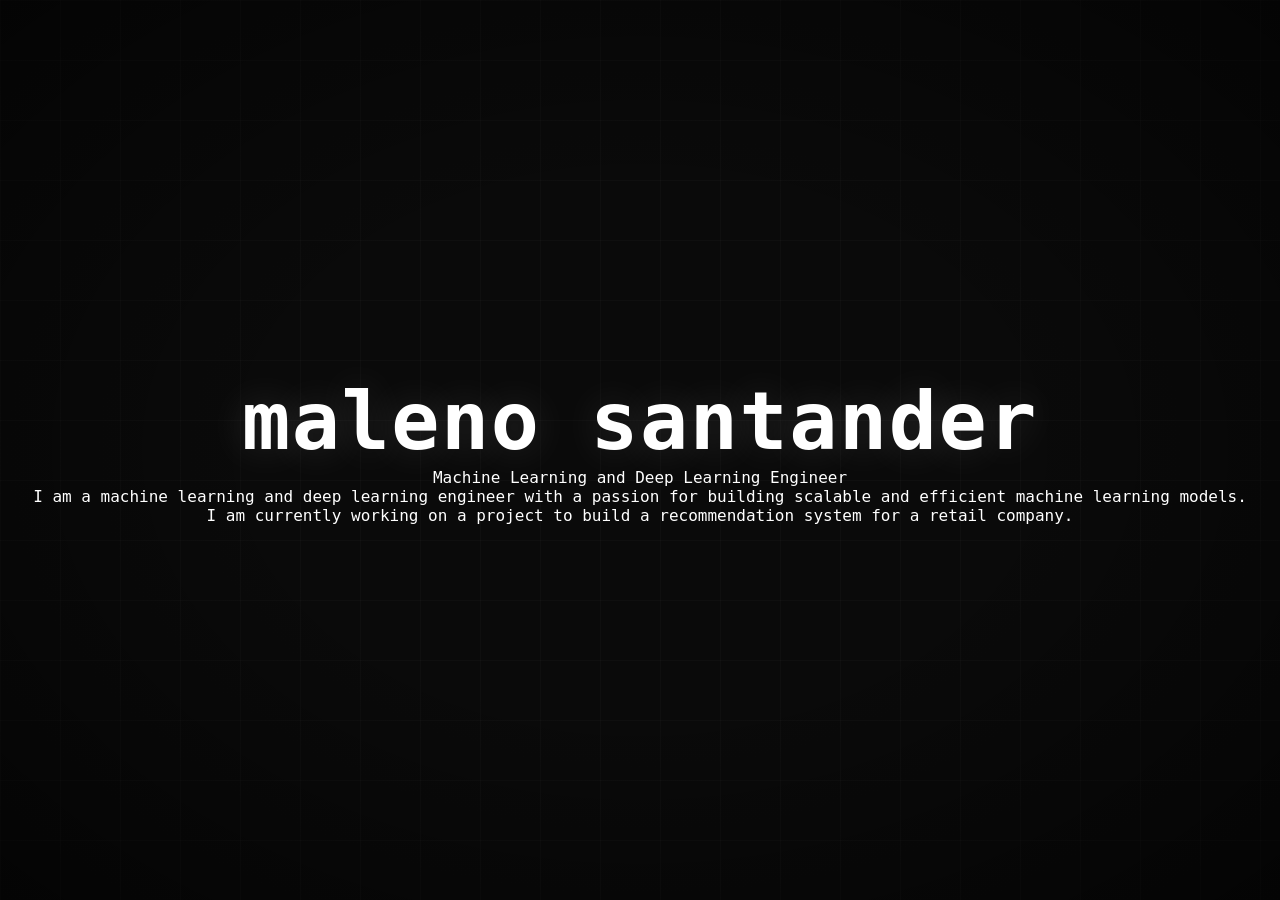
==== app/templates/index.html @ a320c556 "Initial commit: FastAPI app with tech-style landing page Made-with: Cursor" ====
<!DOCTYPE html>
<html lang="en">
<head>
  <meta charset="UTF-8">
  <meta name="viewport" content="width=device-width, initial-scale=1.0">
  <title>ML/DL</title>
  <style>
    * {
      margin: 0;
      padding: 0;
      box-sizing: border-box;
    }

    body {
      min-height: 100vh;
      background: #0a0a0a;
      color: #fff;
      font-family: "SF Mono", "Fira Code", "JetBrains Mono", monospace;
      display: flex;
      align-items: center;
      justify-content: center;
      overflow: hidden;
      position: relative;
    }

    /* subtle grid overlay */
    body::before {
      content: "";
      position: absolute;
      inset: 0;
      background-image:
        linear-gradient(rgba(255,255,255,.02) 1px, transparent 1px),
        linear-gradient(90deg, rgba(255,255,255,.02) 1px, transparent 1px);
      background-size: 60px 60px;
      pointer-events: none;
    }

    /* soft vignette */
    body::after {
      content: "";
      position: absolute;
      inset: 0;
      background: radial-gradient(ellipse at center, transparent 40%, rgba(0,0,0,.6) 100%);
      pointer-events: none;
    }

    .hero {
      position: relative;
      z-index: 1;
      text-align: center;
      padding: 2rem;
    }

    .hero h1 {
      font-size: clamp(2.5rem, 8vw, 5rem);
      font-weight: 700;
      letter-spacing: 0.02em;
      text-transform: lowercase;
      text-shadow: 0 0 40px rgba(255,255,255,.15);
      animation: fadeIn 1s ease-out;
    }

    @keyframes fadeIn {
      from {
        opacity: 0;
        transform: translateY(10px);
      }
      to {
        opacity: 1;
        transform: translateY(0);
      }
    }
  </style>
</head>
<body>
  <div class="hero">
    <h1>Maleno Santander</h1>
    <p>Machine Learning and Deep Learning Engineer</p>
    <p>I am a machine learning and deep learning engineer with a passion for building scalable and efficient machine learning models. I am currently working on a project to build a recommendation system for a retail company.</p>
    
</body>
</html>
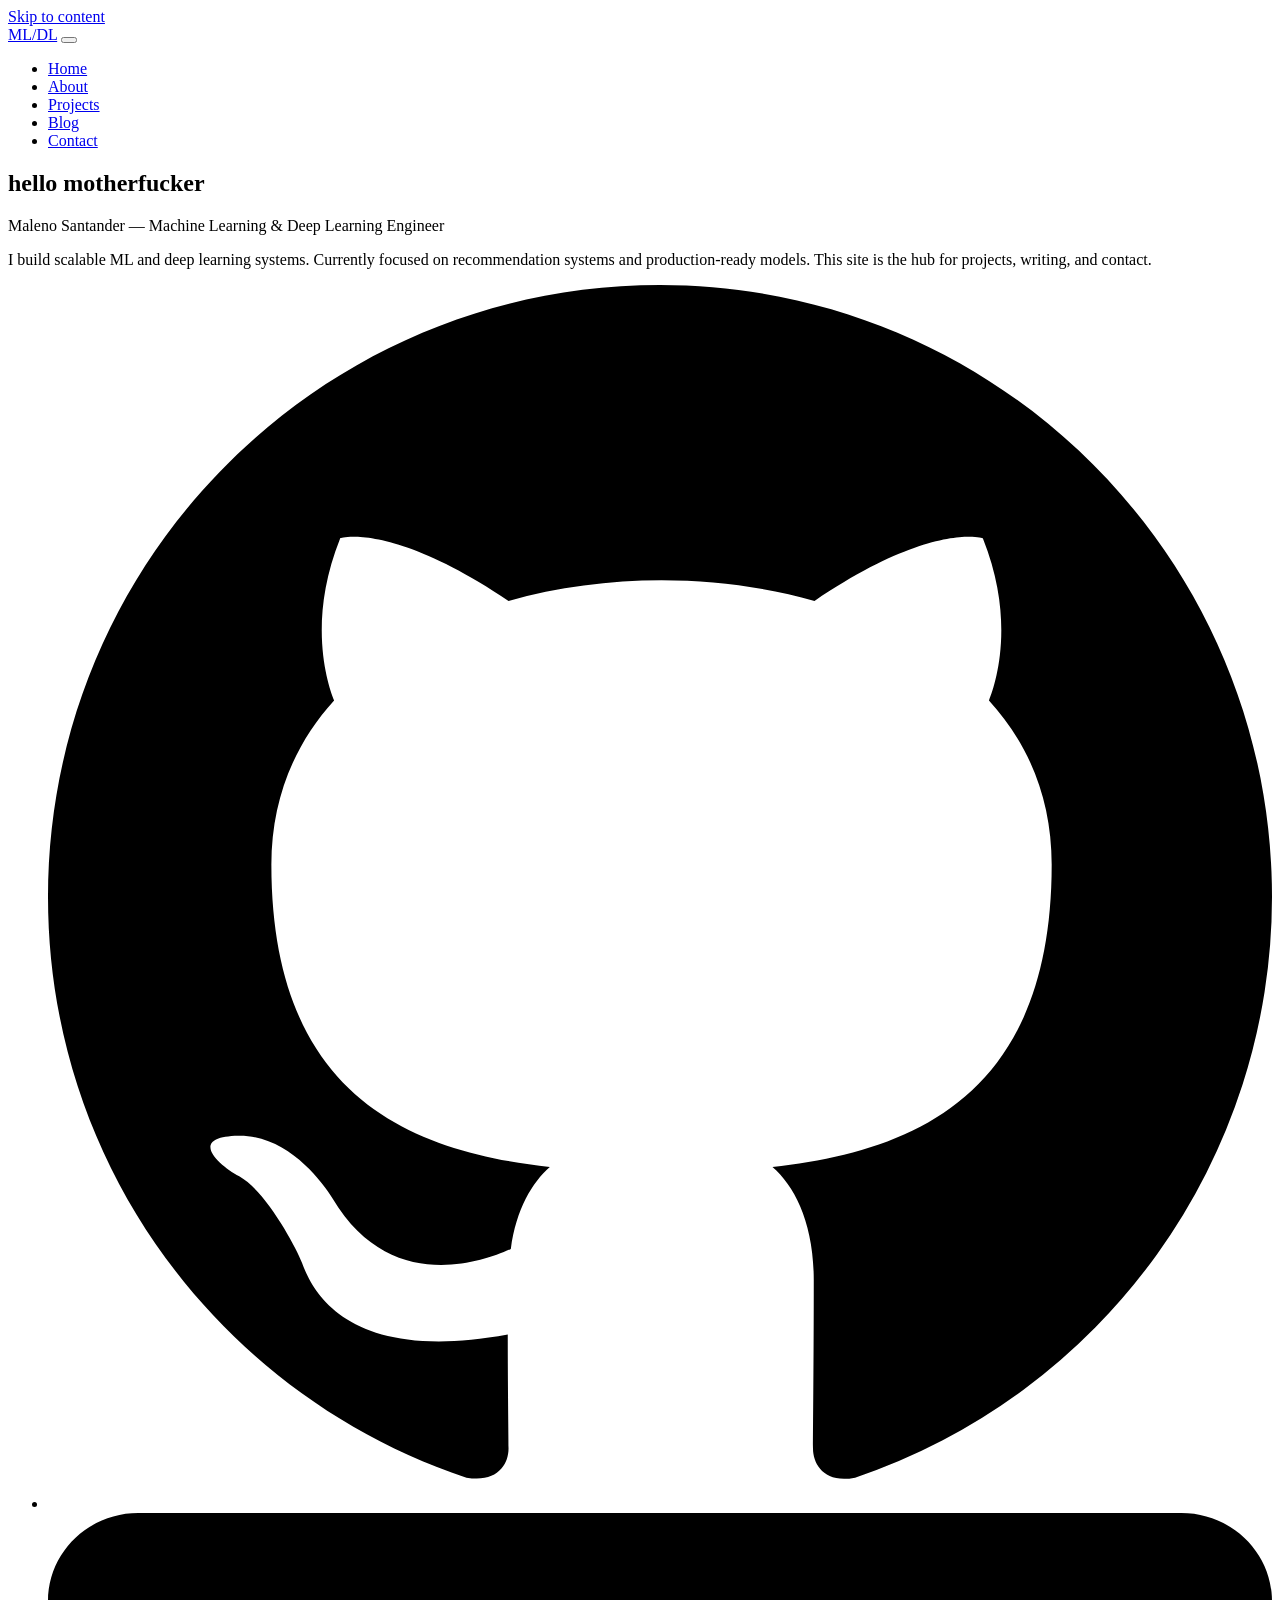
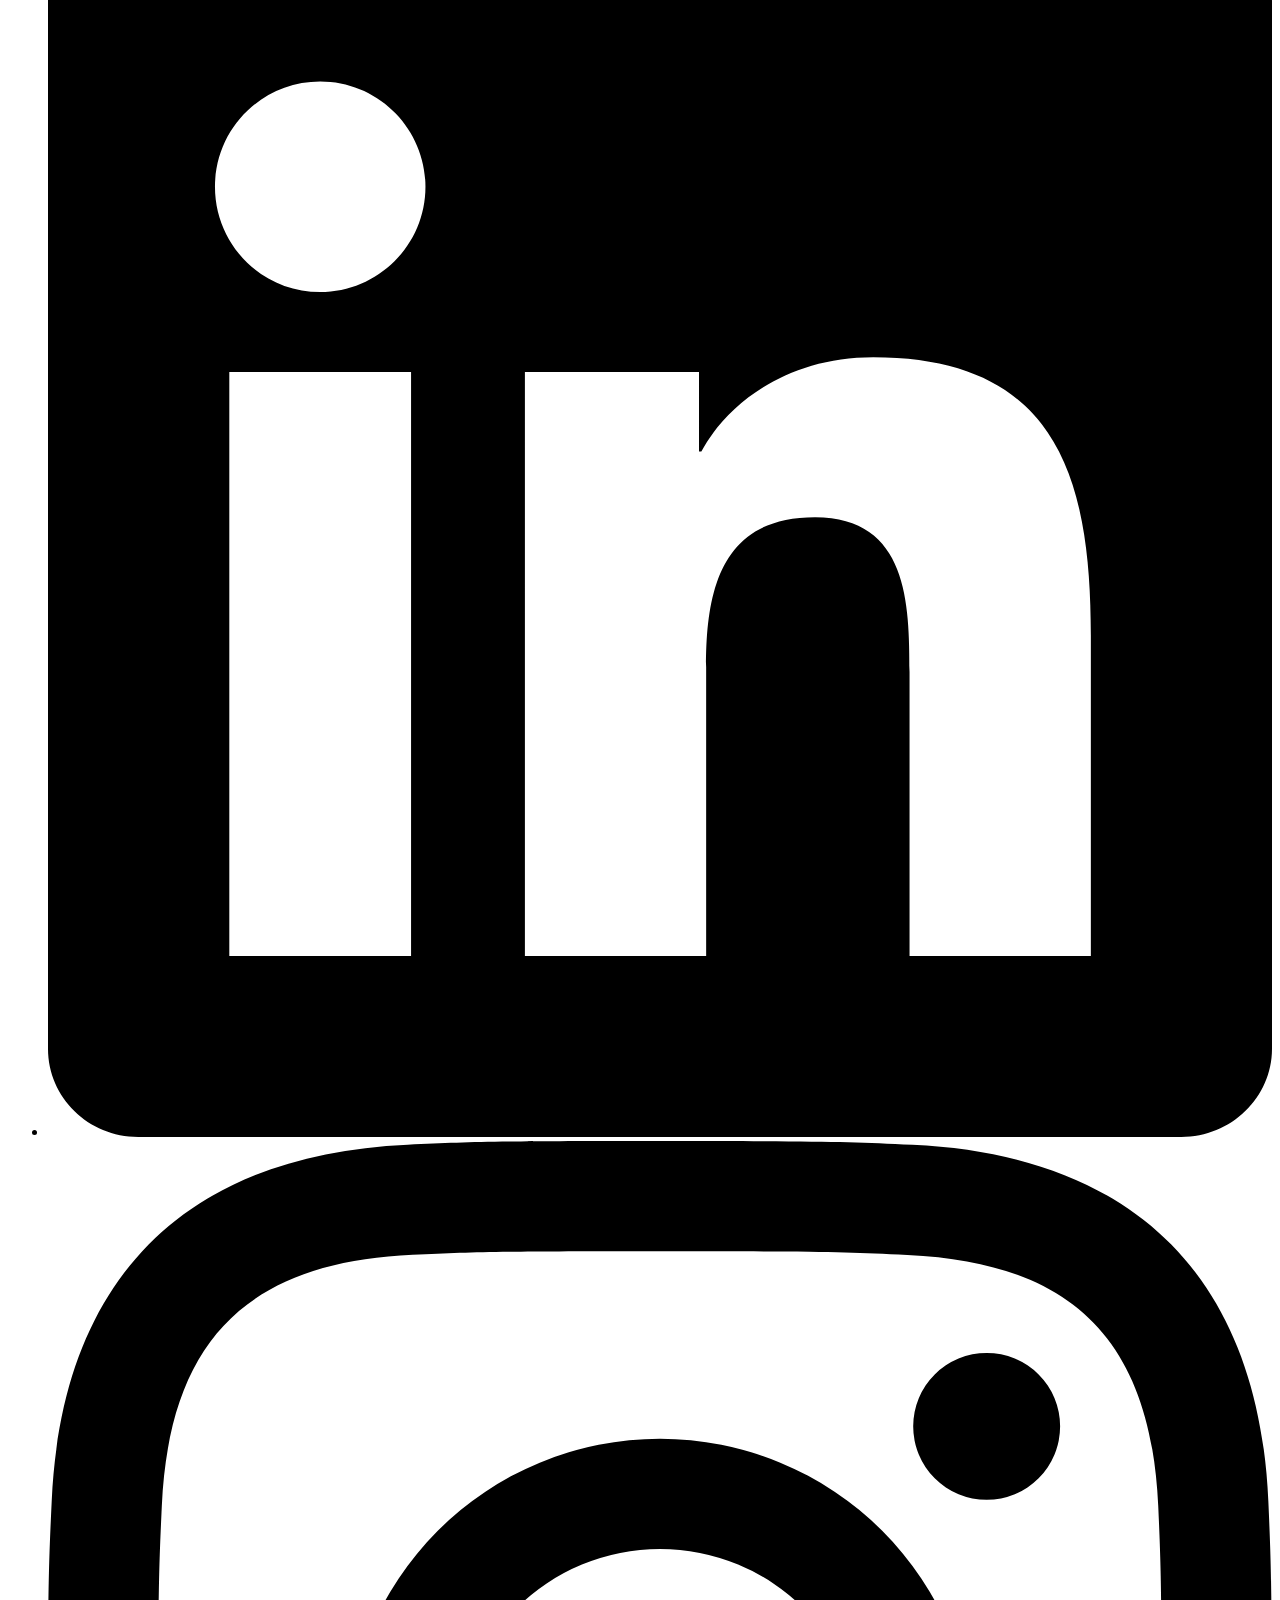
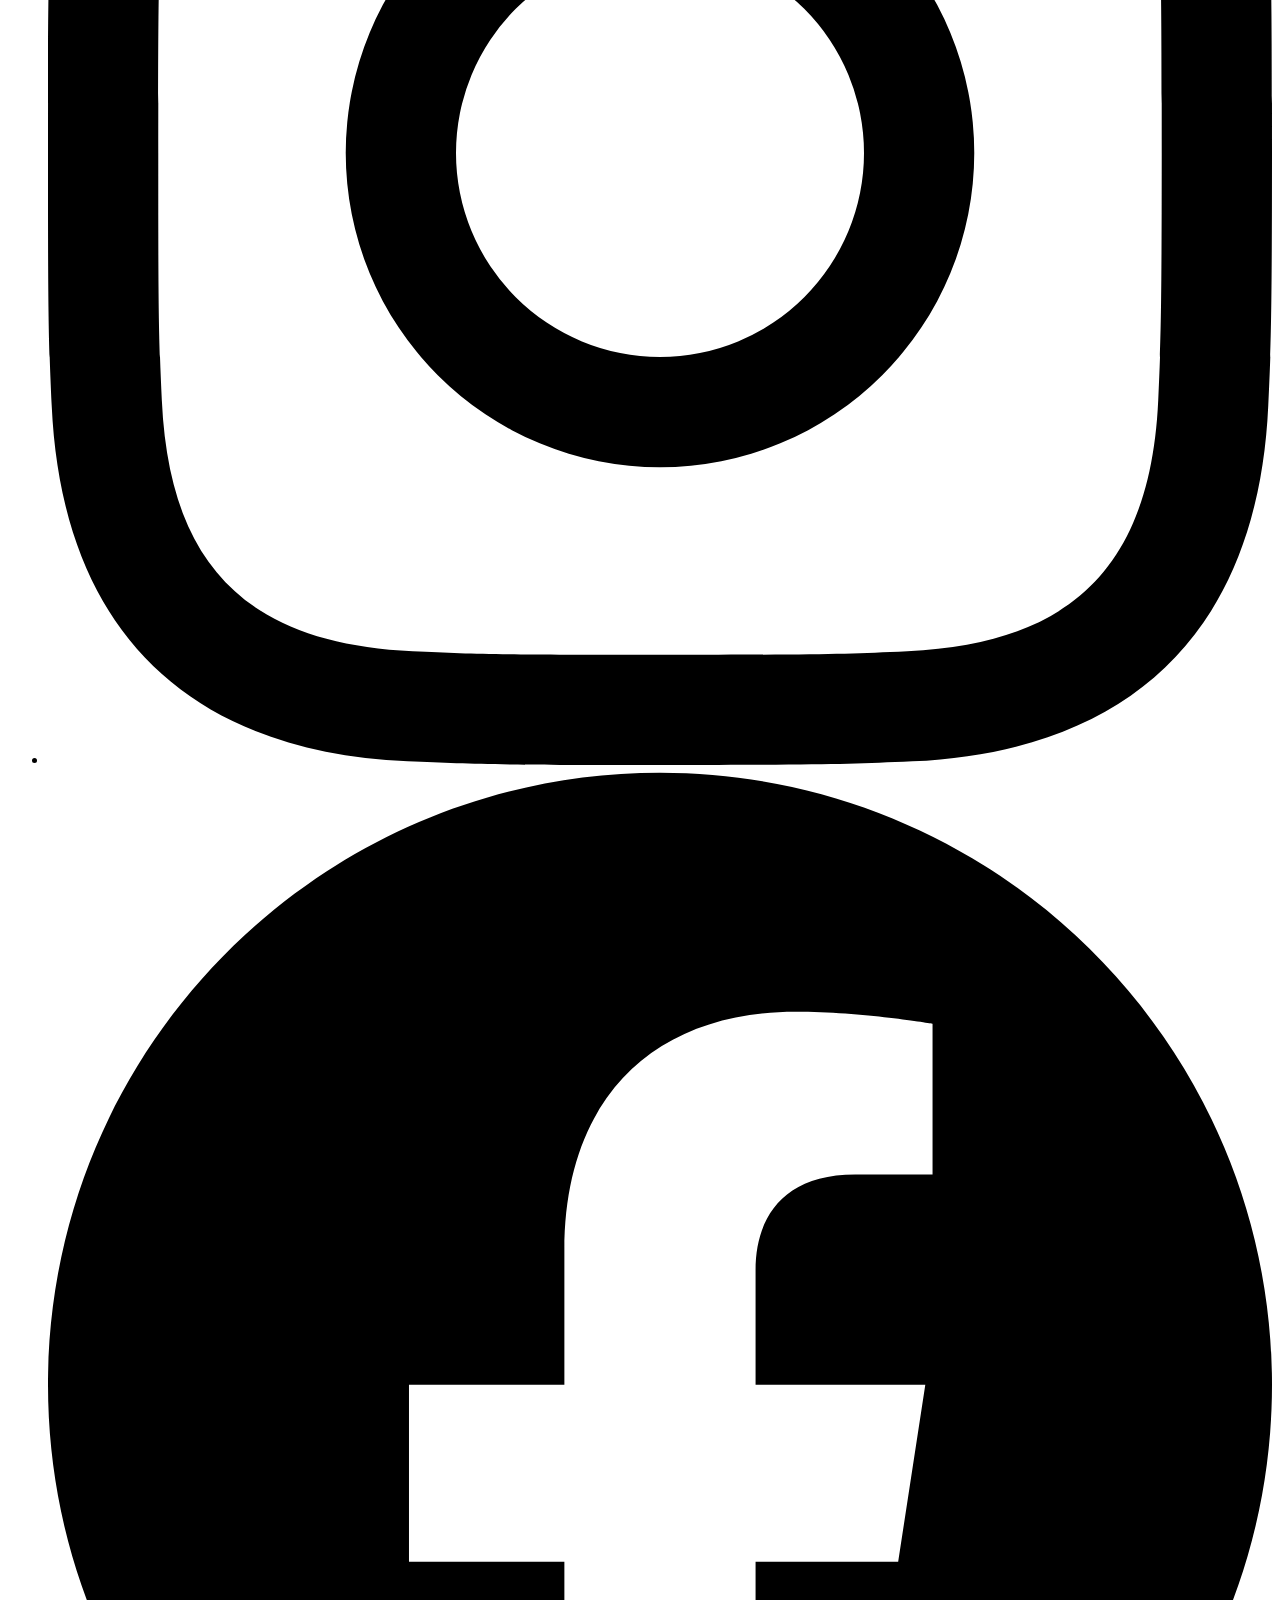
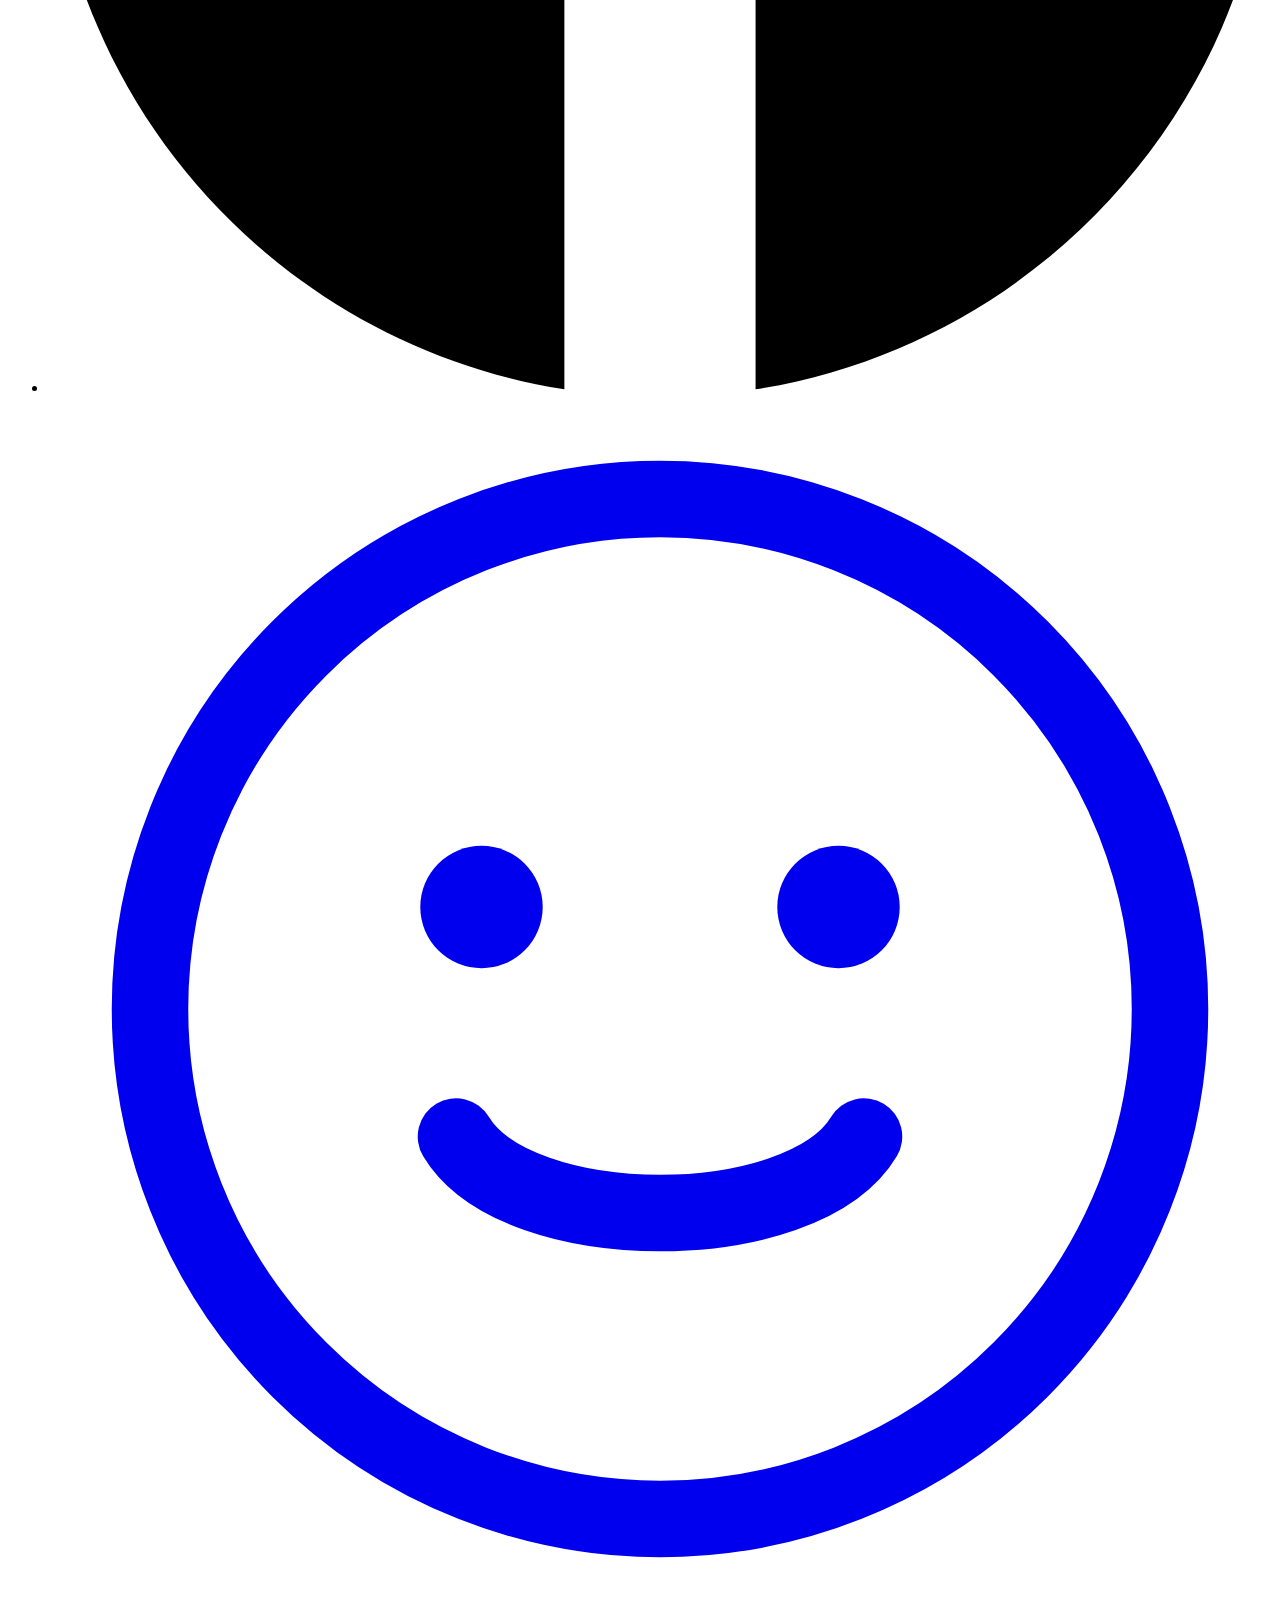
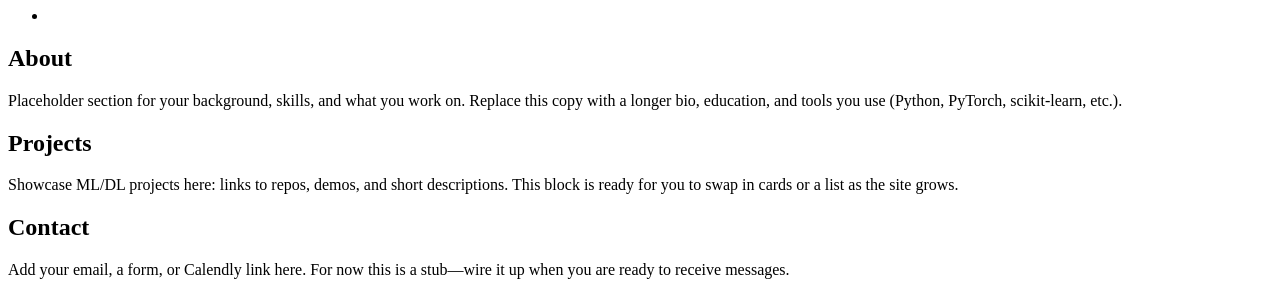
==== commit 1905de37: "added blog and menu" ====
--- a/app/templates/index.html
+++ b/app/templates/index.html
@@ -3,80 +3,112 @@
 <head>
   <meta charset="UTF-8">
   <meta name="viewport" content="width=device-width, initial-scale=1.0">
-  <title>ML/DL</title>
-  <style>
-    * {
-      margin: 0;
-      padding: 0;
-      box-sizing: border-box;
-    }
-
-    body {
-      min-height: 100vh;
-      background: #0a0a0a;
-      color: #fff;
-      font-family: "SF Mono", "Fira Code", "JetBrains Mono", monospace;
-      display: flex;
-      align-items: center;
-      justify-content: center;
-      overflow: hidden;
-      position: relative;
-    }
-
-    /* subtle grid overlay */
-    body::before {
-      content: "";
-      position: absolute;
-      inset: 0;
-      background-image:
-        linear-gradient(rgba(255,255,255,.02) 1px, transparent 1px),
-        linear-gradient(90deg, rgba(255,255,255,.02) 1px, transparent 1px);
-      background-size: 60px 60px;
-      pointer-events: none;
-    }
-
-    /* soft vignette */
-    body::after {
-      content: "";
-      position: absolute;
-      inset: 0;
-      background: radial-gradient(ellipse at center, transparent 40%, rgba(0,0,0,.6) 100%);
-      pointer-events: none;
-    }
-
-    .hero {
-      position: relative;
-      z-index: 1;
-      text-align: center;
-      padding: 2rem;
-    }
-
-    .hero h1 {
-      font-size: clamp(2.5rem, 8vw, 5rem);
-      font-weight: 700;
-      letter-spacing: 0.02em;
-      text-transform: lowercase;
-      text-shadow: 0 0 40px rgba(255,255,255,.15);
-      animation: fadeIn 1s ease-out;
-    }
-
-    @keyframes fadeIn {
-      from {
-        opacity: 0;
-        transform: translateY(10px);
-      }
-      to {
-        opacity: 1;
-        transform: translateY(0);
-      }
-    }
-  </style>
+  <title>Maleno Santander — ML/DL</title>
+  <!-- JetBrains Mono (Google Fonts) -->
+  <link rel="preconnect" href="https://fonts.googleapis.com">
+  <link rel="preconnect" href="https://fonts.gstatic.com" crossorigin>
+  <link href="https://fonts.googleapis.com/css2?family=JetBrains+Mono:wght@400;500;600;700&display=swap" rel="stylesheet">
+  <link rel="stylesheet" href="/static/css/styles.css">
 </head>
 <body>
-  <div class="hero">
-    <h1>Maleno Santander</h1>
-    <p>Machine Learning and Deep Learning Engineer</p>
-    <p>I am a machine learning and deep learning engineer with a passion for building scalable and efficient machine learning models. I am currently working on a project to build a recommendation system for a retail company.</p>
-    
+  <a class="skip-link" href="#main">Skip to content</a>
+
+  <!-- Fixed top navigation -->
+  <header class="site-header" role="banner">
+    <a class="site-logo" href="/">ML/DL</a>
+    <button
+      type="button"
+      class="nav-toggle"
+      aria-label="Open menu"
+      aria-expanded="false"
+      aria-controls="primary-nav"
+    >
+      <span></span>
+      <span></span>
+      <span></span>
+    </button>
+    <nav id="primary-nav" aria-label="Primary">
+      <ul class="nav-menu">
+        <li><a href="/" data-nav="home">Home</a></li>
+        <li><a href="/#about">About</a></li>
+        <li><a href="/#projects">Projects</a></li>
+        <li><a href="/blog" data-nav="blog">Blog</a></li>
+        <li><a href="/#contact">Contact</a></li>
+      </ul>
+    </nav>
+  </header>
+
+  <main id="main">
+    <!-- Hero: headline, bio, social bar -->
+    <section id="home" class="hero" aria-labelledby="hero-heading">
+      <h1 id="hero-heading">hello motherfucker</h1>
+      <p class="hero-tagline">Maleno Santander — Machine Learning &amp; Deep Learning Engineer</p>
+      <p class="hero-bio">
+        I build scalable ML and deep learning systems. Currently focused on recommendation systems
+        and production-ready models. This site is the hub for projects, writing, and contact.
+      </p>
+
+      <!-- Social links: simple SVG icons, white, glow on hover -->
+      <ul class="social-bar" aria-label="Social links">
+        <li>
+          <a href="https://github.com/Malen0" target="_blank" rel="noopener noreferrer" aria-label="GitHub">
+            <svg viewBox="0 0 24 24" aria-hidden="true"><path d="M12 0C5.37 0 0 5.37 0 12c0 5.31 3.435 9.795 8.205 11.385.6.105.825-.255.825-.57 0-.285-.015-1.23-.015-2.235-3.015.555-3.795-.735-4.035-1.41-.135-.345-.72-1.41-1.23-1.695-.42-.225-1.02-.78-.015-.795.945-.015 1.62.87 1.845 1.23 1.08 1.815 2.805 1.305 3.495.99.105-.78.42-1.305.765-1.605-2.67-.3-5.46-1.335-5.46-5.925 0-1.305.465-2.385 1.23-3.225-.12-.3-.54-1.53.12-3.18 0 0 1.005-.315 3.3 1.23.96-.27 1.98-.405 3-.405s2.04.135 3 .405c2.295-1.56 3.3-1.23 3.3-1.23.66 1.65.24 2.88.12 3.18.765.84 1.23 1.905 1.23 3.225 0 4.605-2.805 5.625-5.475 5.925.435.375.81 1.095.81 2.22 0 1.605-.015 2.895-.015 3.3 0 .315.225.69.825.57A12.02 12.02 0 0024 12c0-6.63-5.37-12-12-12z"/></svg>
+          </a>
+        </li>
+        <li>
+          <a href="https://www.linkedin.com/in/placeholder" target="_blank" rel="noopener noreferrer" aria-label="LinkedIn (placeholder)">
+            <svg viewBox="0 0 24 24" aria-hidden="true"><path d="M20.447 20.452h-3.554v-5.569c0-1.328-.027-3.037-1.852-3.037-1.853 0-2.136 1.445-2.136 2.939v5.667H9.351V9h3.414v1.561h.046c.477-.9 1.637-1.85 3.37-1.85 3.601 0 4.267 2.37 4.267 5.455v6.286zM5.337 7.433c-1.144 0-2.063-.926-2.063-2.065 0-1.138.92-2.063 2.063-2.063 1.14 0 2.064.925 2.064 2.063 0 1.139-.925 2.065-2.064 2.065zm1.782 13.019H3.555V9h3.564v11.452zM22.225 0H1.771C.792 0 0 .774 0 1.729v20.542C0 23.227.792 24 1.771 24h20.451C23.2 24 24 23.227 24 22.271V1.729C24 .774 23.2 0 22.222 0h.003z"/></svg>
+          </a>
+        </li>
+        <li>
+          <a href="https://www.instagram.com/placeholder" target="_blank" rel="noopener noreferrer" aria-label="Instagram (placeholder)">
+            <svg viewBox="0 0 24 24" aria-hidden="true"><path d="M12 2.163c3.204 0 3.584.012 4.85.07 3.252.148 4.771 1.691 4.919 4.919.058 1.265.069 1.645.069 4.849 0 3.205-.012 3.584-.069 4.849-.149 3.225-1.664 4.771-4.919 4.919-1.266.058-1.644.07-4.85.07-3.204 0-3.584-.012-4.849-.07-3.26-.149-4.771-1.699-4.919-4.92-.058-1.265-.07-1.644-.07-4.849 0-3.204.013-3.583.07-4.849.149-3.227 1.664-4.771 4.919-4.919 1.266-.057 1.645-.069 4.849-.069zM12 0C8.741 0 8.333.014 7.053.072 2.695.272.273 2.69.073 7.052.014 8.333 0 8.741 0 12c0 3.259.014 3.668.072 4.948.2 4.358 2.618 6.78 6.98 6.98C8.333 23.986 8.741 24 12 24c3.259 0 3.668-.014 4.948-.072 4.354-.2 6.782-2.618 6.979-6.98.059-1.28.073-1.689.073-4.948 0-3.259-.014-3.667-.072-4.947-.196-4.354-2.617-6.78-6.979-6.98C15.668.014 15.259 0 12 0zm0 5.838a6.162 6.162 0 100 12.324 6.162 6.162 0 000-12.324zM12 16a4 4 0 110-8 4 4 0 010 8zm6.406-11.845a1.44 1.44 0 100 2.881 1.44 1.44 0 000-2.881z"/></svg>
+          </a>
+        </li>
+        <li>
+          <a href="https://www.facebook.com/placeholder" target="_blank" rel="noopener noreferrer" aria-label="Facebook (placeholder)">
+            <svg viewBox="0 0 24 24" aria-hidden="true"><path d="M24 12.073c0-6.627-5.373-12-12-12s-12 5.373-12 12c0 5.99 4.388 10.954 10.125 11.854v-8.385H7.078v-3.47h3.047V9.43c0-3.007 1.792-4.669 4.533-4.669 1.312 0 2.686.235 2.686.235v2.953H15.83c-1.491 0-1.956.925-1.956 1.874v2.25h3.328l-.532 3.47h-2.796v8.385C19.612 23.027 24 18.062 24 12.073z"/></svg>
+          </a>
+        </li>
+        <li>
+          <a href="https://huggingface.co/placeholder" target="_blank" rel="noopener noreferrer" aria-label="Hugging Face (placeholder)">
+            <!-- Simple smiley-style icon (Hugging Face–inspired) -->
+            <svg viewBox="0 0 24 24" aria-hidden="true" fill="none" stroke="currentColor" stroke-width="1.5" stroke-linecap="round">
+              <circle cx="12" cy="12" r="10"/>
+              <circle cx="8.5" cy="10" r="1.2" fill="currentColor" stroke="none"/>
+              <circle cx="15.5" cy="10" r="1.2" fill="currentColor" stroke="none"/>
+              <path d="M8 14.5c1.2 2 6.8 2 8 0"/>
+            </svg>
+          </a>
+        </li>
+      </ul>
+    </section>
+
+    <section id="about" class="section" aria-labelledby="about-heading">
+      <h2 id="about-heading">About</h2>
+      <p>
+        Placeholder section for your background, skills, and what you work on. Replace this copy
+        with a longer bio, education, and tools you use (Python, PyTorch, scikit-learn, etc.).
+      </p>
+    </section>
+
+    <section id="projects" class="section" aria-labelledby="projects-heading">
+      <h2 id="projects-heading">Projects</h2>
+      <p>
+        Showcase ML/DL projects here: links to repos, demos, and short descriptions. This block
+        is ready for you to swap in cards or a list as the site grows.
+      </p>
+    </section>
+
+    <section id="contact" class="section" aria-labelledby="contact-heading">
+      <h2 id="contact-heading">Contact</h2>
+      <p>
+        Add your email, a form, or Calendly link here. For now this is a stub—wire it up when you
+        are ready to receive messages.
+      </p>
+    </section>
+  </main>
+
+  <script src="/static/js/nav.js" defer></script>
 </body>
 </html>
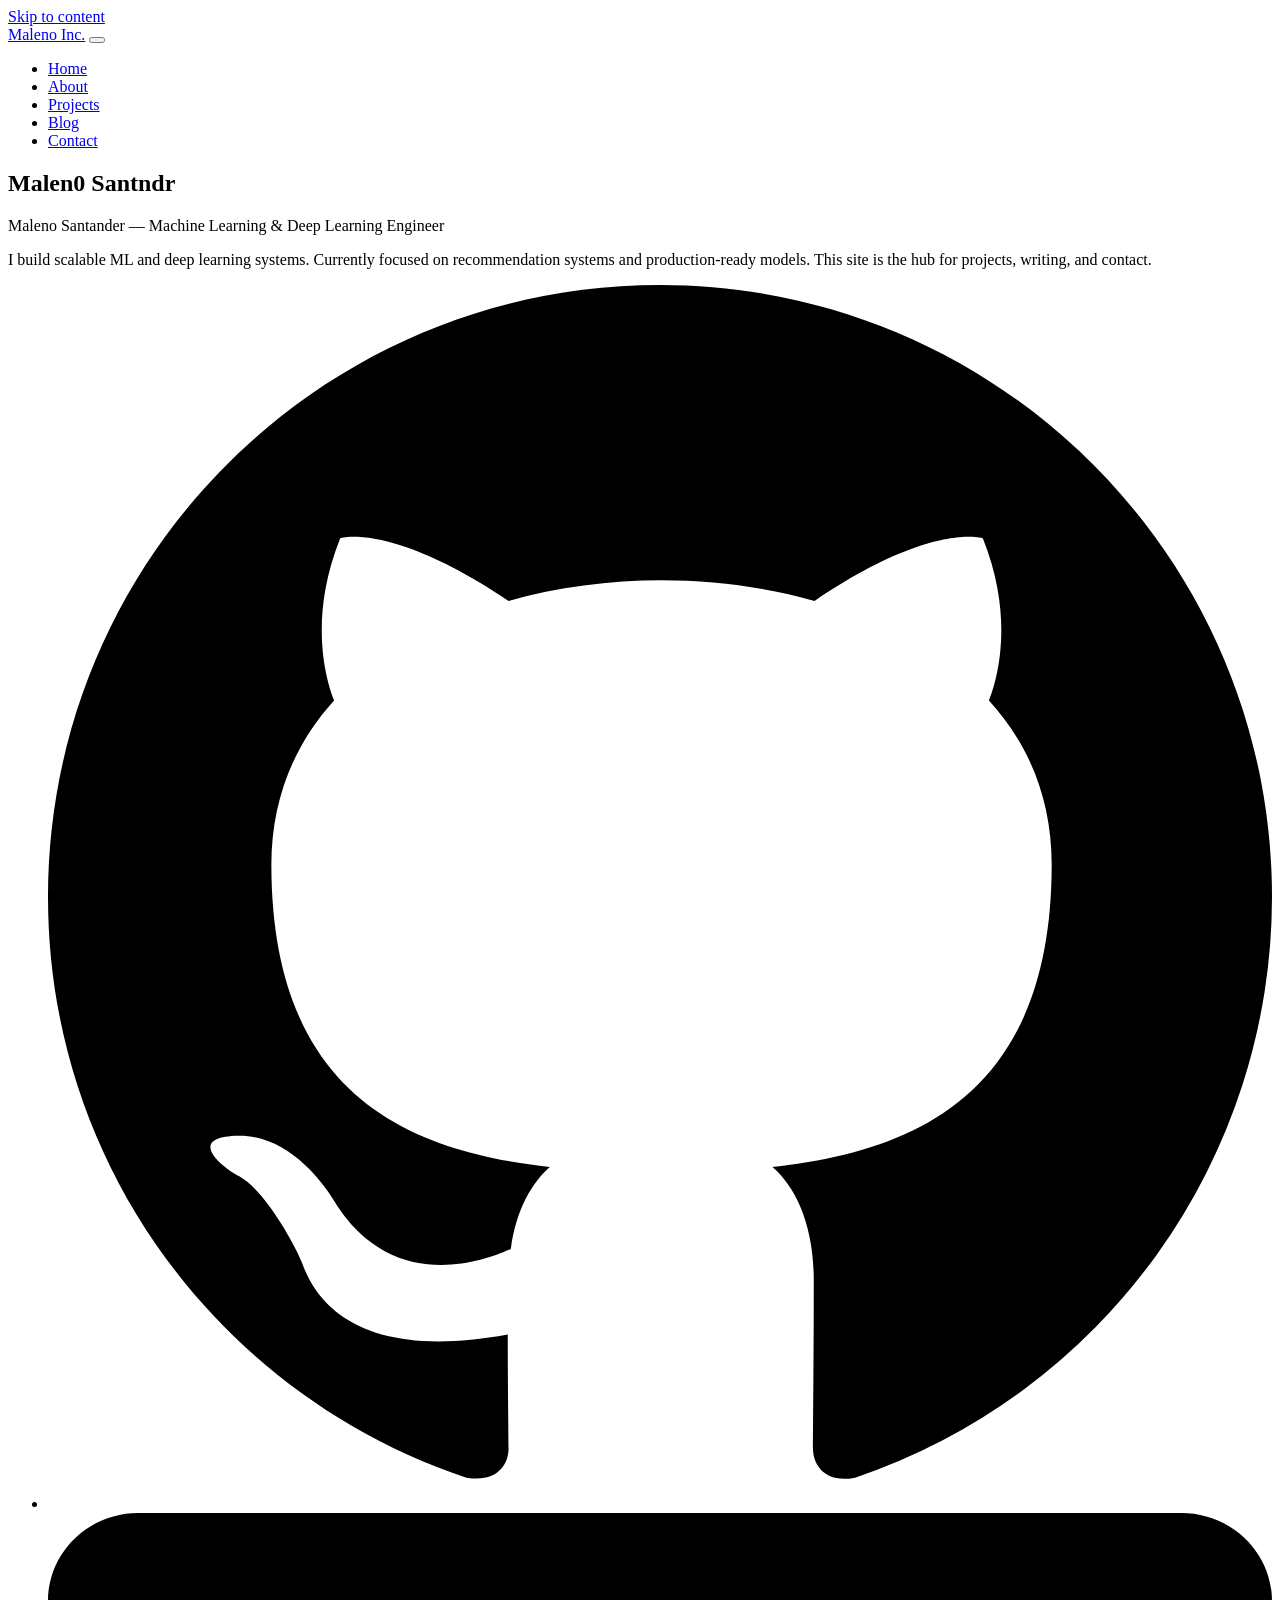
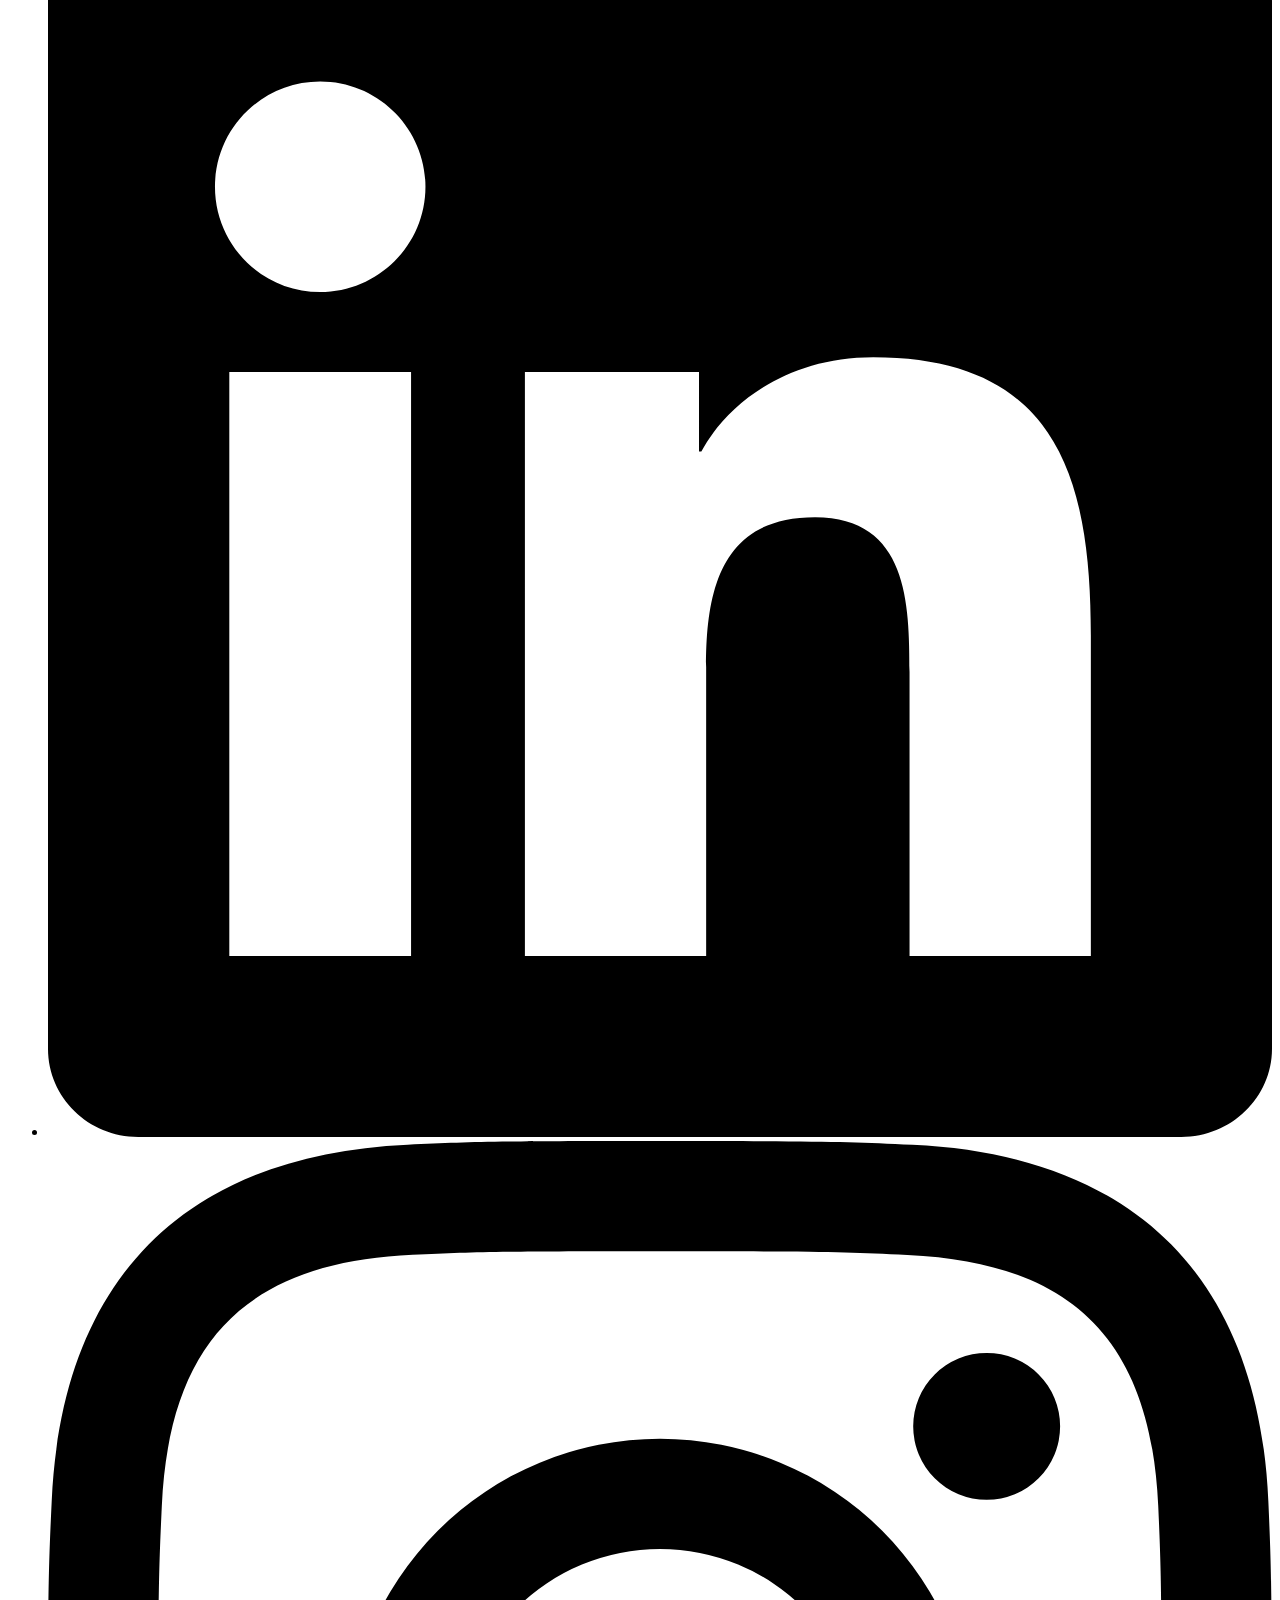
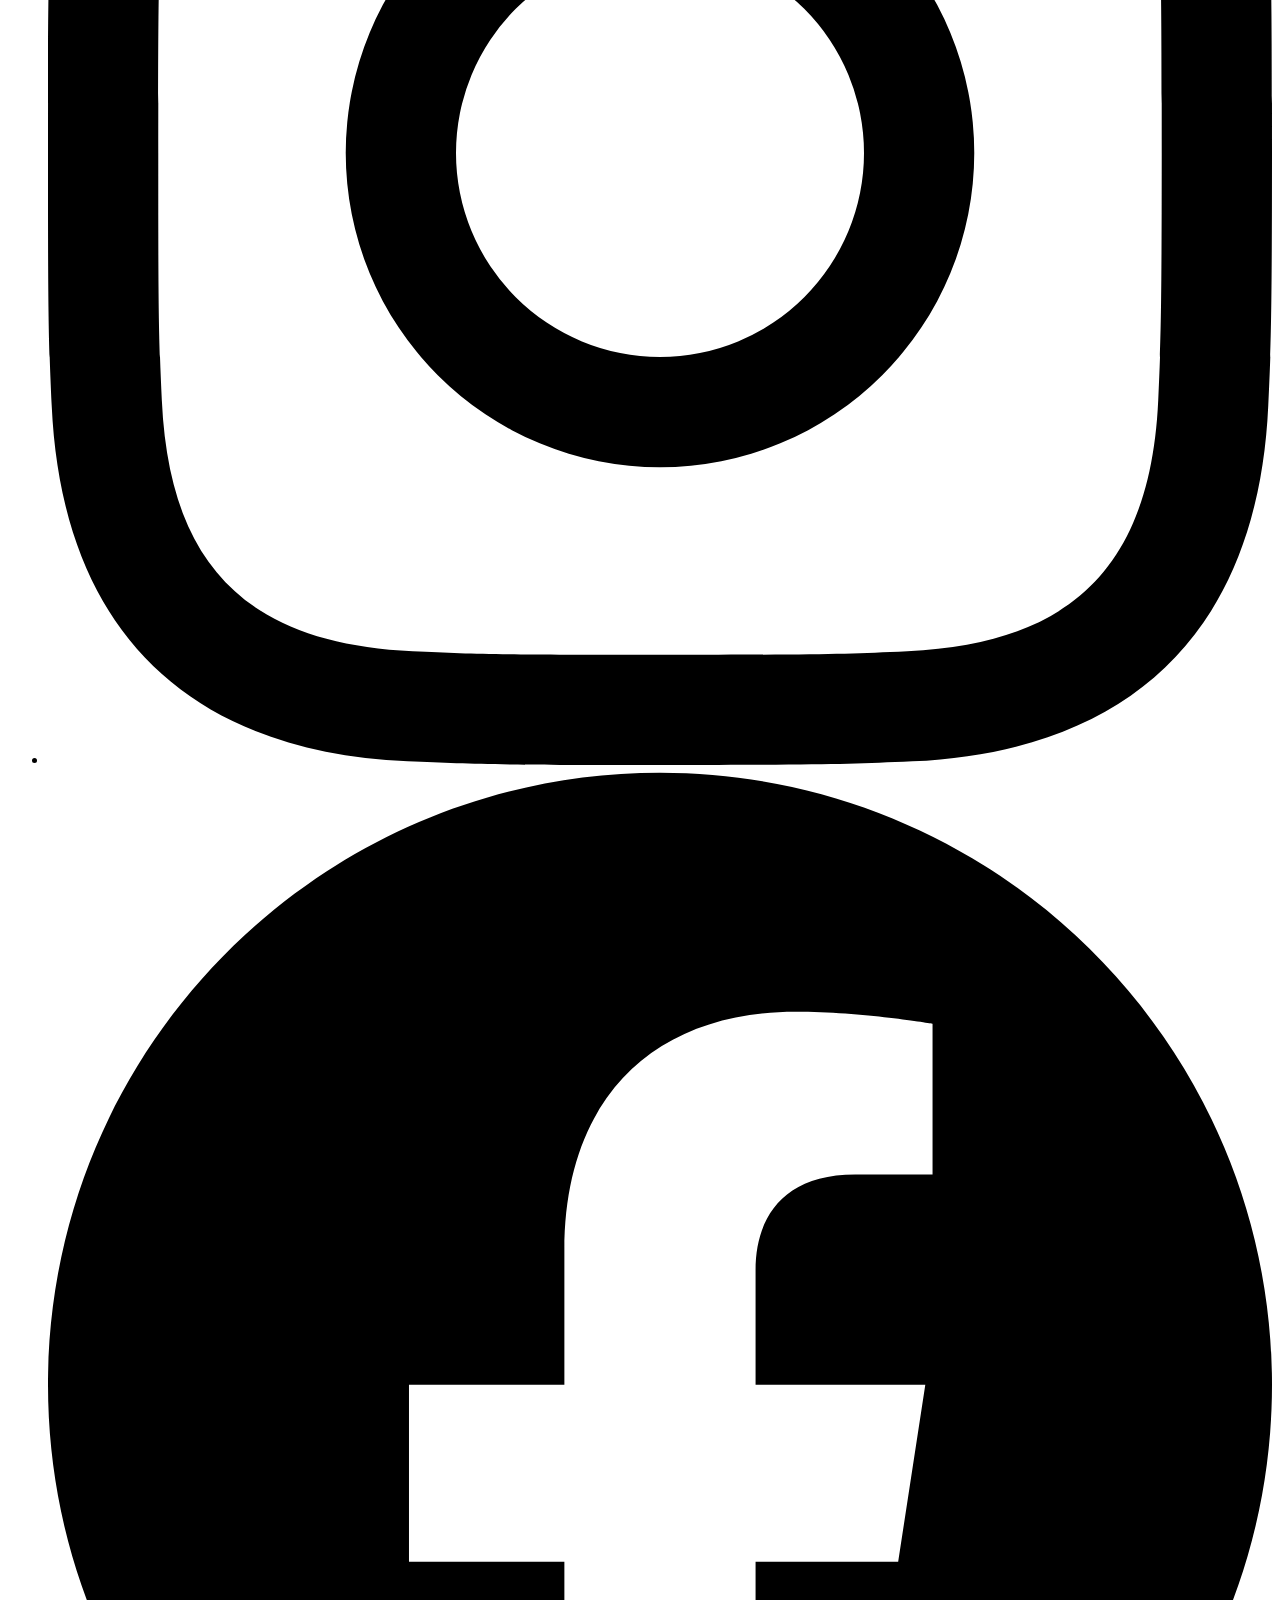
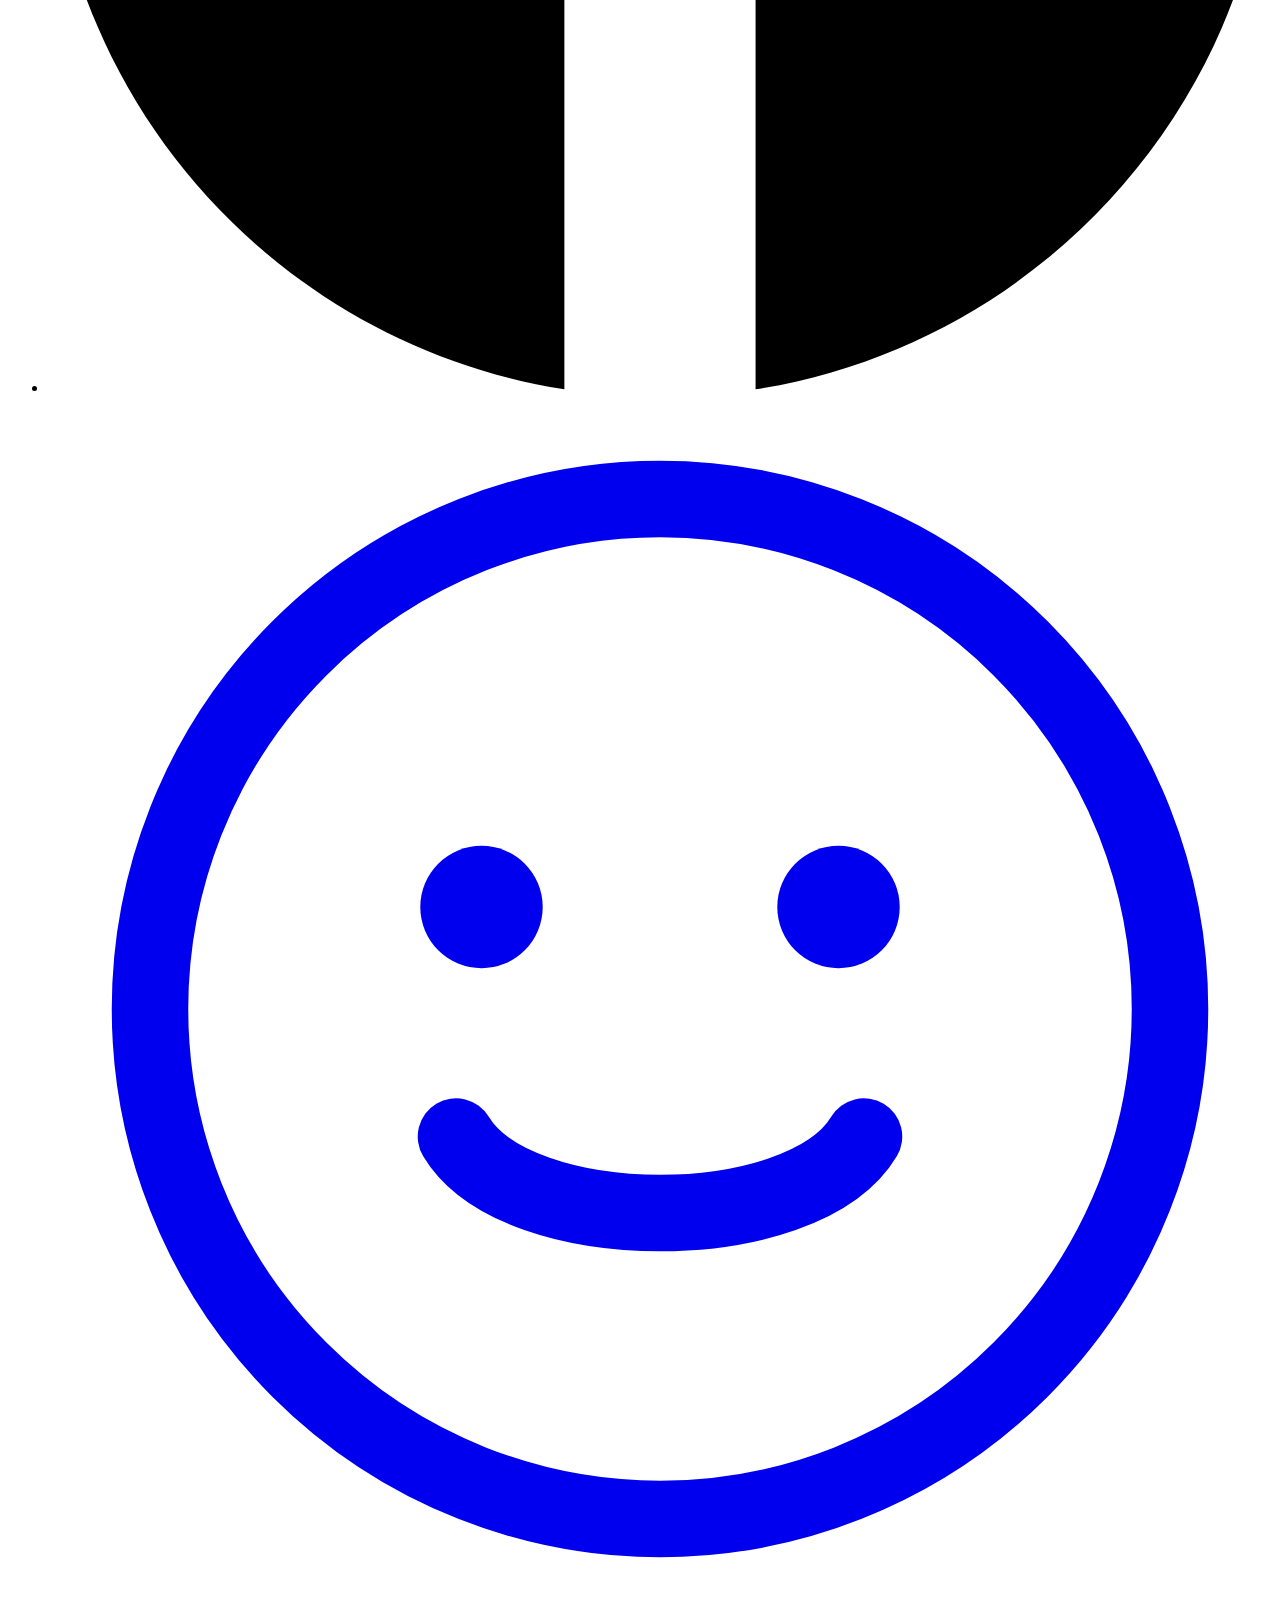
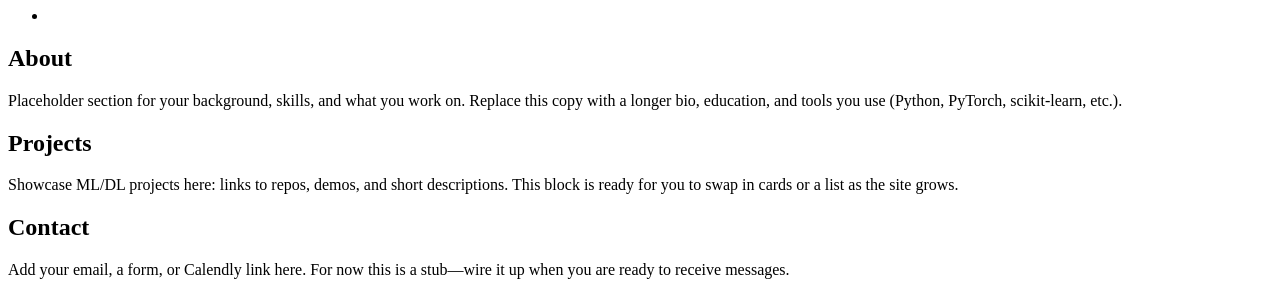
==== commit f276b65e: "connected to github. resuming changes" ====
--- a/app/templates/index.html
+++ b/app/templates/index.html
@@ -3,7 +3,7 @@
 <head>
   <meta charset="UTF-8">
   <meta name="viewport" content="width=device-width, initial-scale=1.0">
-  <title>Maleno Santander — ML/DL</title>
+  <title>Maleno Co.</title>
   <!-- JetBrains Mono (Google Fonts) -->
   <link rel="preconnect" href="https://fonts.googleapis.com">
   <link rel="preconnect" href="https://fonts.gstatic.com" crossorigin>
@@ -15,7 +15,7 @@
 
   <!-- Fixed top navigation -->
   <header class="site-header" role="banner">
-    <a class="site-logo" href="/">ML/DL</a>
+    <a class="site-logo" href="/">Maleno Inc.</a>
     <button
       type="button"
       class="nav-toggle"
@@ -41,7 +41,7 @@
   <main id="main">
     <!-- Hero: headline, bio, social bar -->
     <section id="home" class="hero" aria-labelledby="hero-heading">
-      <h1 id="hero-heading">hello motherfucker</h1>
+      <h1 id="hero-heading">Malen0 Santndr</h1>
       <p class="hero-tagline">Maleno Santander — Machine Learning &amp; Deep Learning Engineer</p>
       <p class="hero-bio">
         I build scalable ML and deep learning systems. Currently focused on recommendation systems
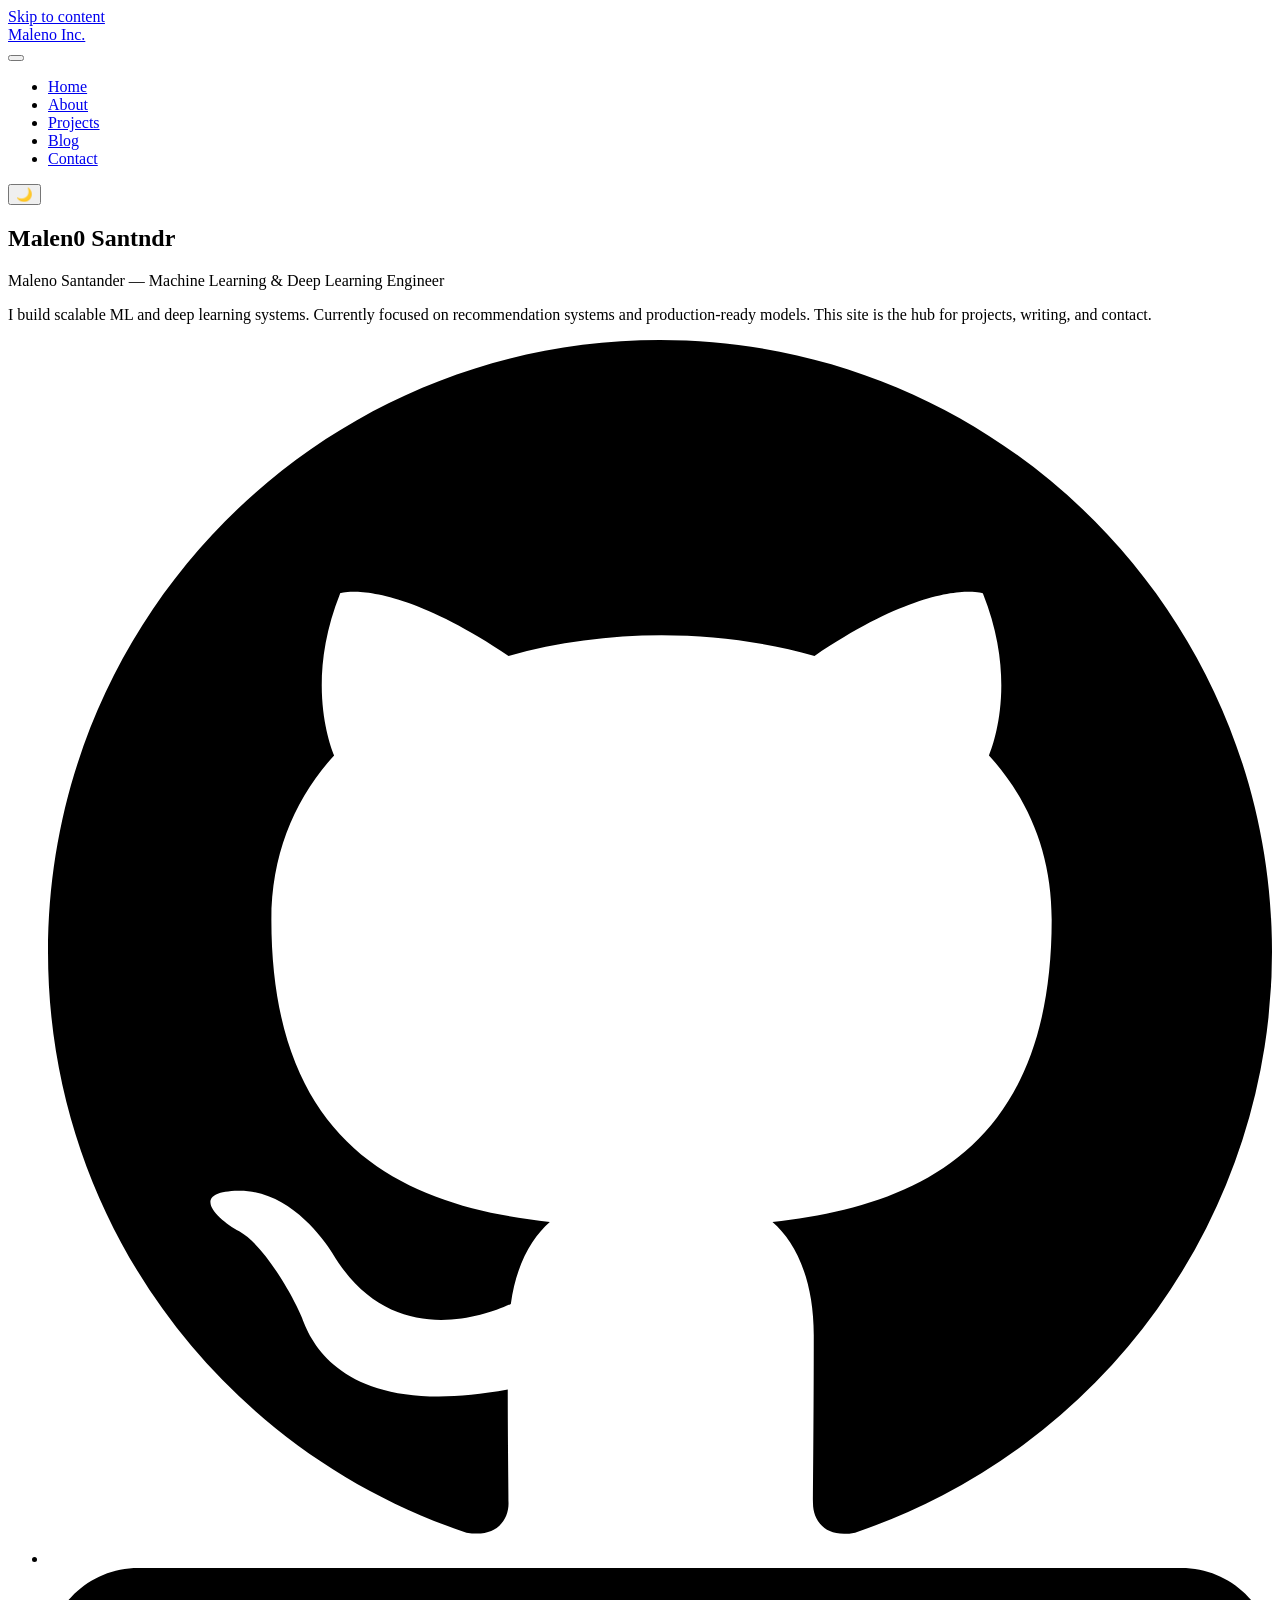
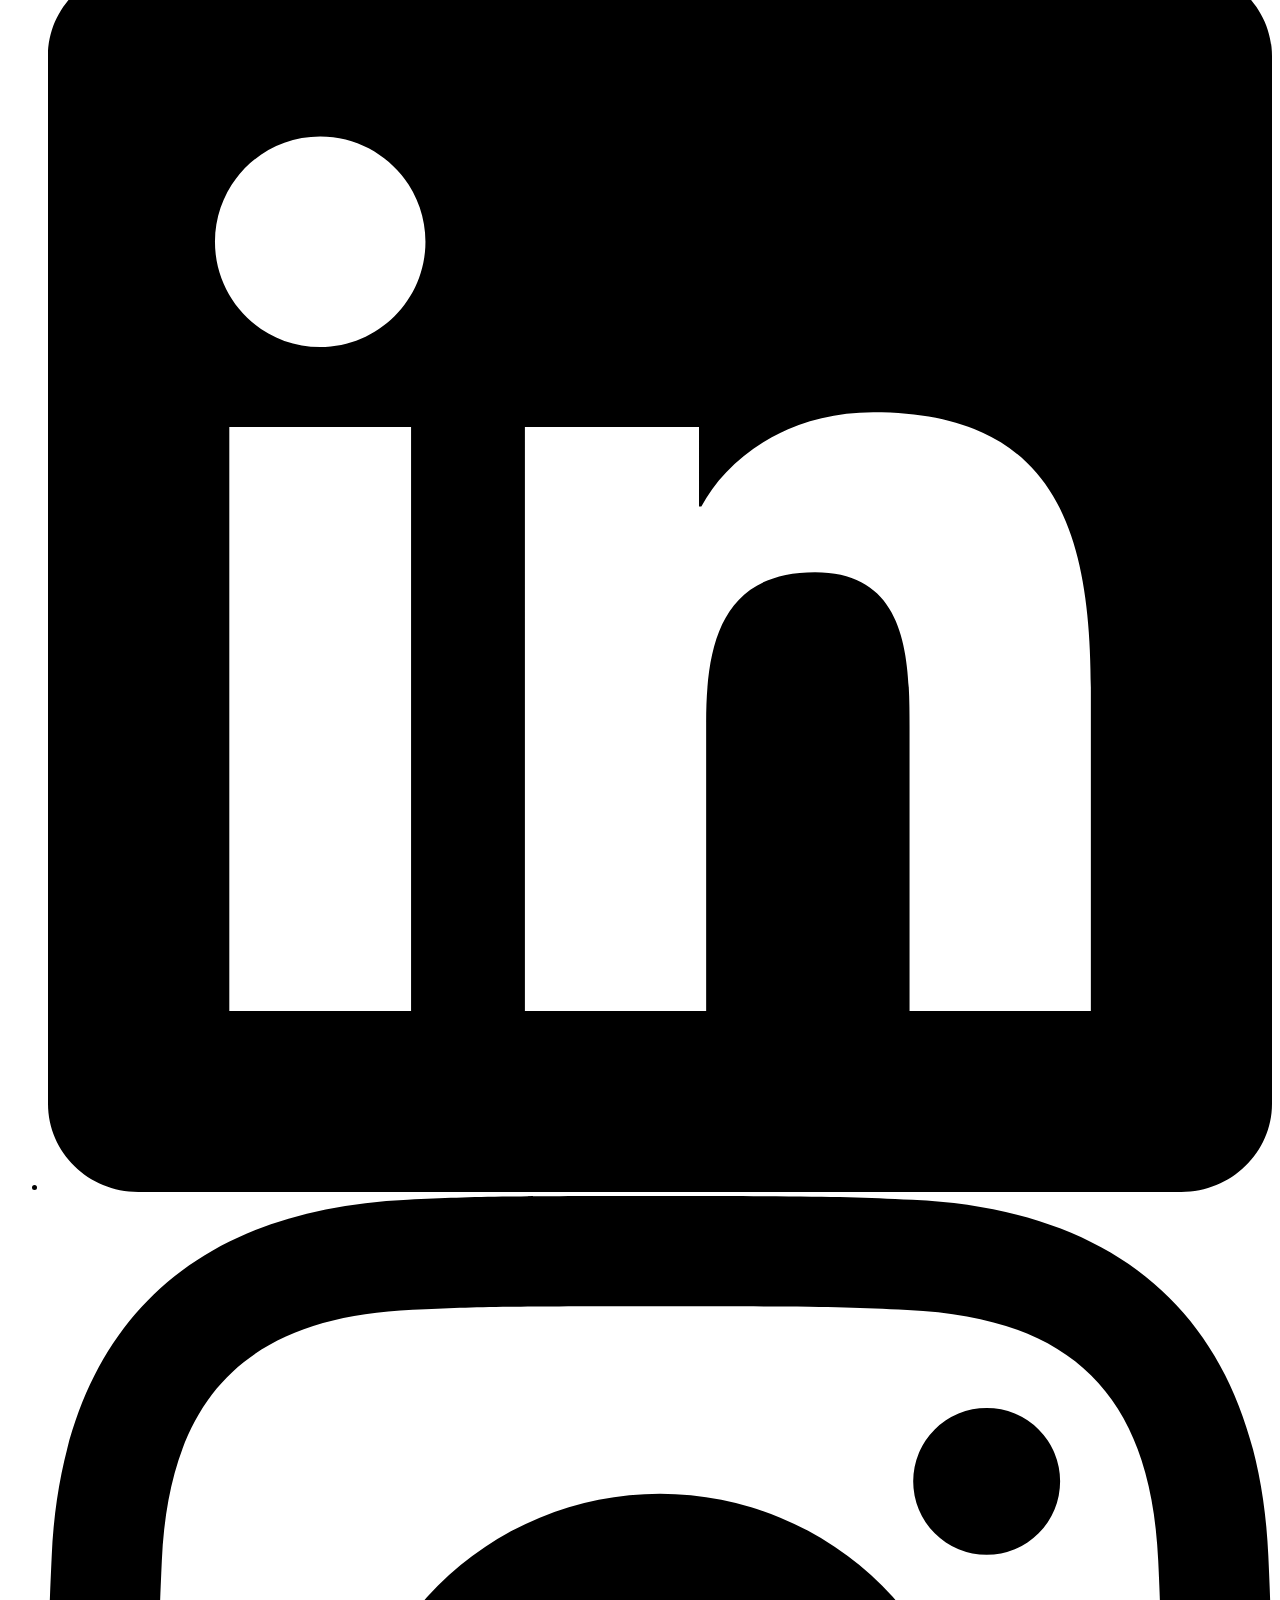
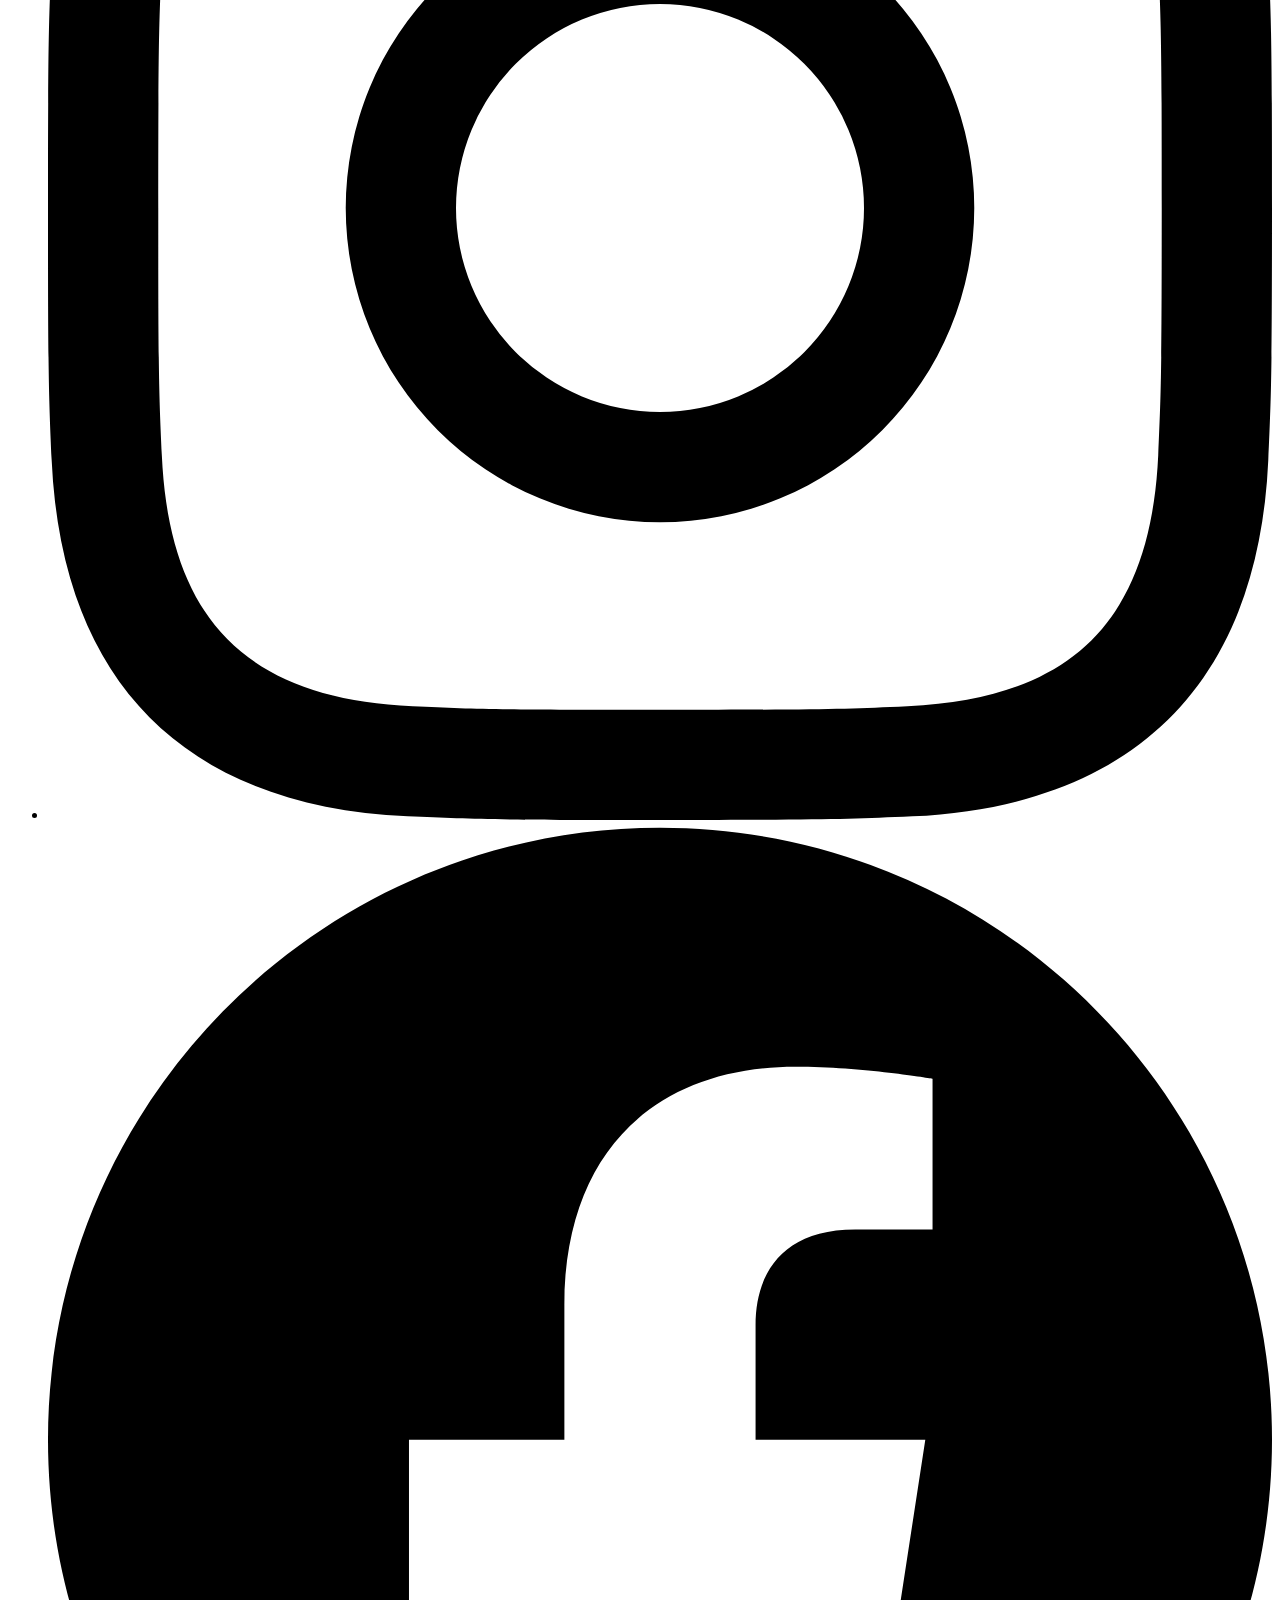
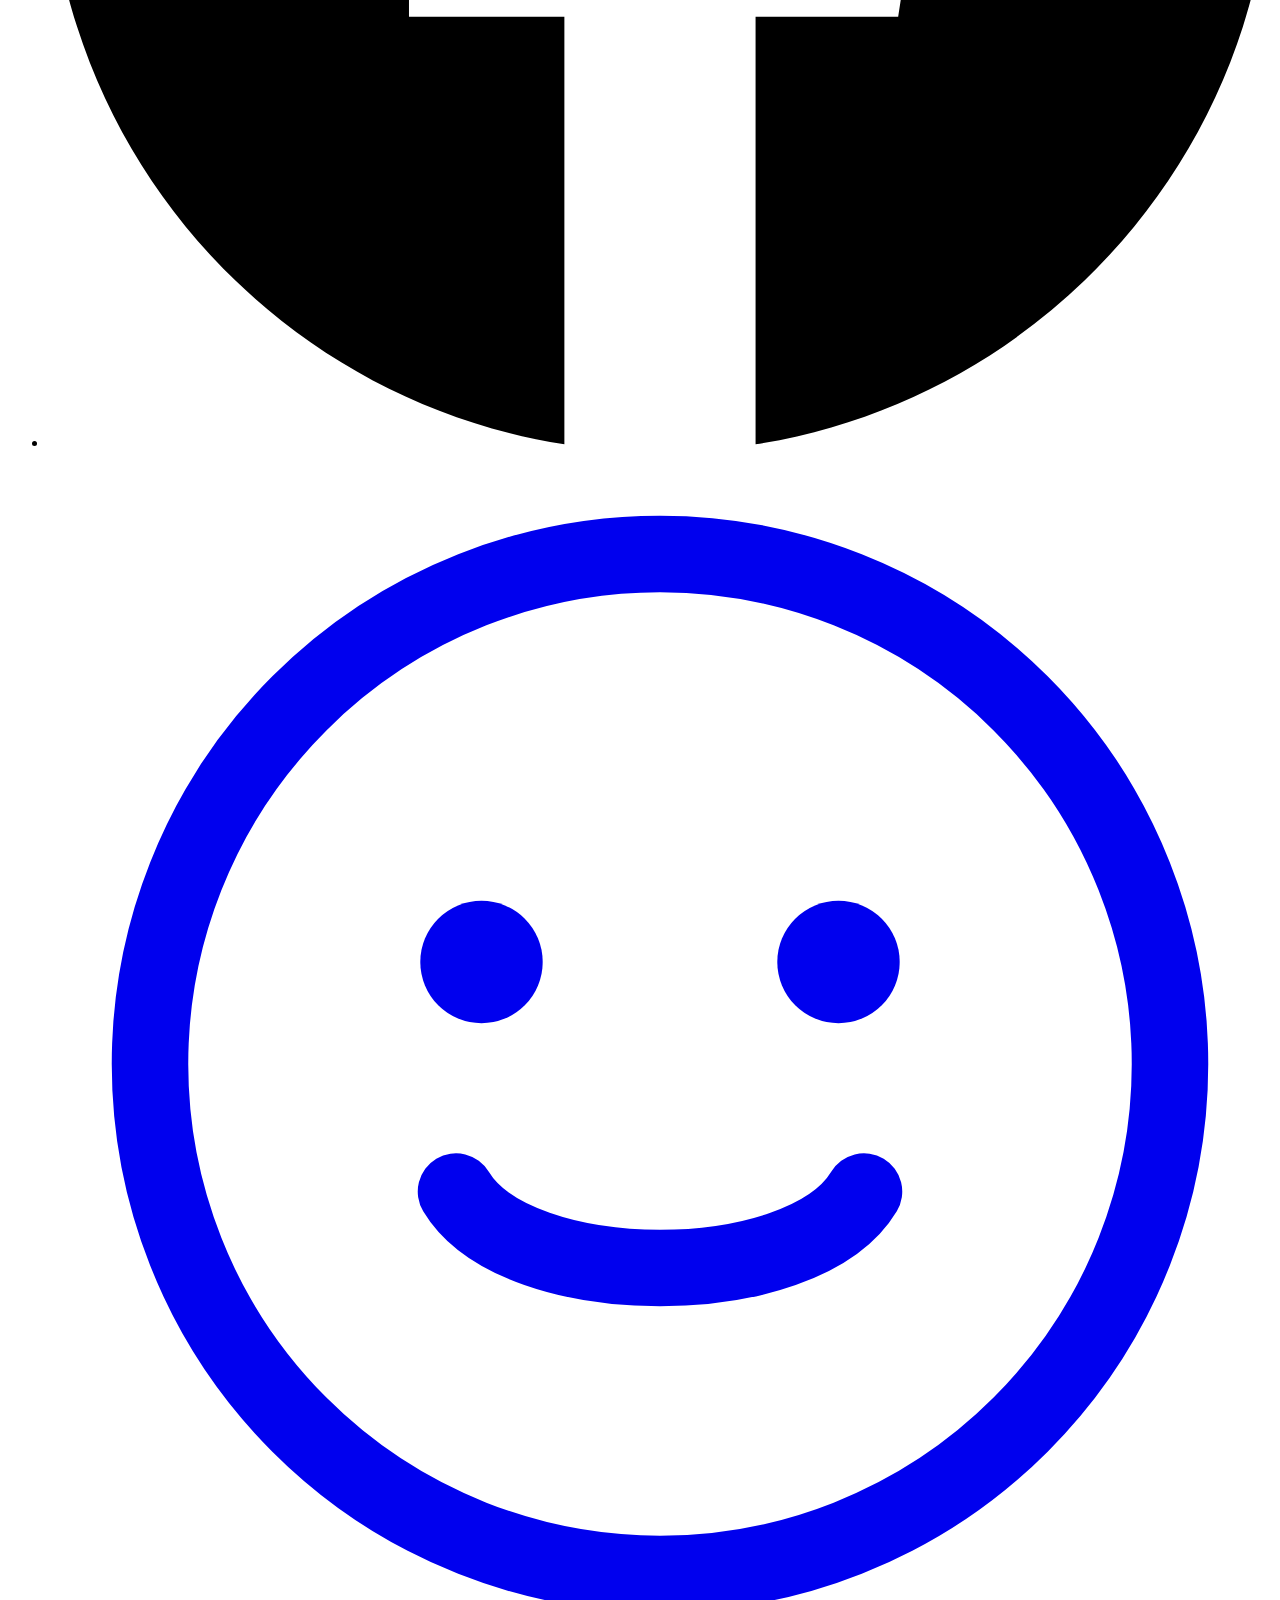
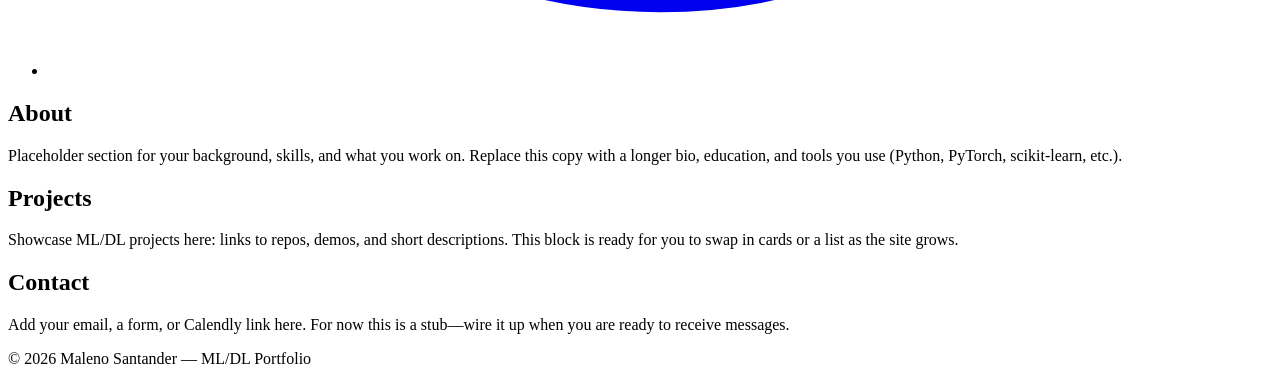
==== commit cdac4f00: "Added dark mode toggle" ====
--- a/app/templates/index.html
+++ b/app/templates/index.html
@@ -4,6 +4,12 @@
   <meta charset="UTF-8">
   <meta name="viewport" content="width=device-width, initial-scale=1.0">
   <title>Maleno Co.</title>
+  <script>
+    (function () {
+      var theme = localStorage.getItem("portfolio-theme") || "dark";
+      document.documentElement.setAttribute("data-theme", theme);
+    })();
+  </script>
   <!-- JetBrains Mono (Google Fonts) -->
   <link rel="preconnect" href="https://fonts.googleapis.com">
   <link rel="preconnect" href="https://fonts.gstatic.com" crossorigin>
@@ -16,26 +22,31 @@
   <!-- Fixed top navigation -->
   <header class="site-header" role="banner">
     <a class="site-logo" href="/">Maleno Inc.</a>
-    <button
-      type="button"
-      class="nav-toggle"
-      aria-label="Open menu"
-      aria-expanded="false"
-      aria-controls="primary-nav"
-    >
-      <span></span>
-      <span></span>
-      <span></span>
-    </button>
-    <nav id="primary-nav" aria-label="Primary">
-      <ul class="nav-menu">
-        <li><a href="/" data-nav="home">Home</a></li>
-        <li><a href="/#about">About</a></li>
-        <li><a href="/#projects">Projects</a></li>
-        <li><a href="/blog" data-nav="blog">Blog</a></li>
-        <li><a href="/#contact">Contact</a></li>
-      </ul>
-    </nav>
+    <div class="header-right">
+      <button
+        type="button"
+        class="nav-toggle"
+        aria-label="Open menu"
+        aria-expanded="false"
+        aria-controls="primary-nav"
+      >
+        <span></span>
+        <span></span>
+        <span></span>
+      </button>
+      <nav id="primary-nav" aria-label="Primary">
+        <ul class="nav-menu">
+          <li><a href="/" data-nav="home">Home</a></li>
+          <li><a href="/#about">About</a></li>
+          <li><a href="/#projects">Projects</a></li>
+          <li><a href="/blog" data-nav="blog">Blog</a></li>
+          <li><a href="/#contact">Contact</a></li>
+        </ul>
+      </nav>
+      <button type="button" class="theme-toggle" aria-label="Switch color mode" aria-pressed="false">
+        <span class="theme-icon">🌙</span>
+      </button>
+    </div>
   </header>
 
   <main id="main">
@@ -108,6 +119,9 @@
       </p>
     </section>
   </main>
+  <footer>
+    © 2026 Maleno Santander — ML/DL Portfolio
+  </footer>
 
   <script src="/static/js/nav.js" defer></script>
 </body>
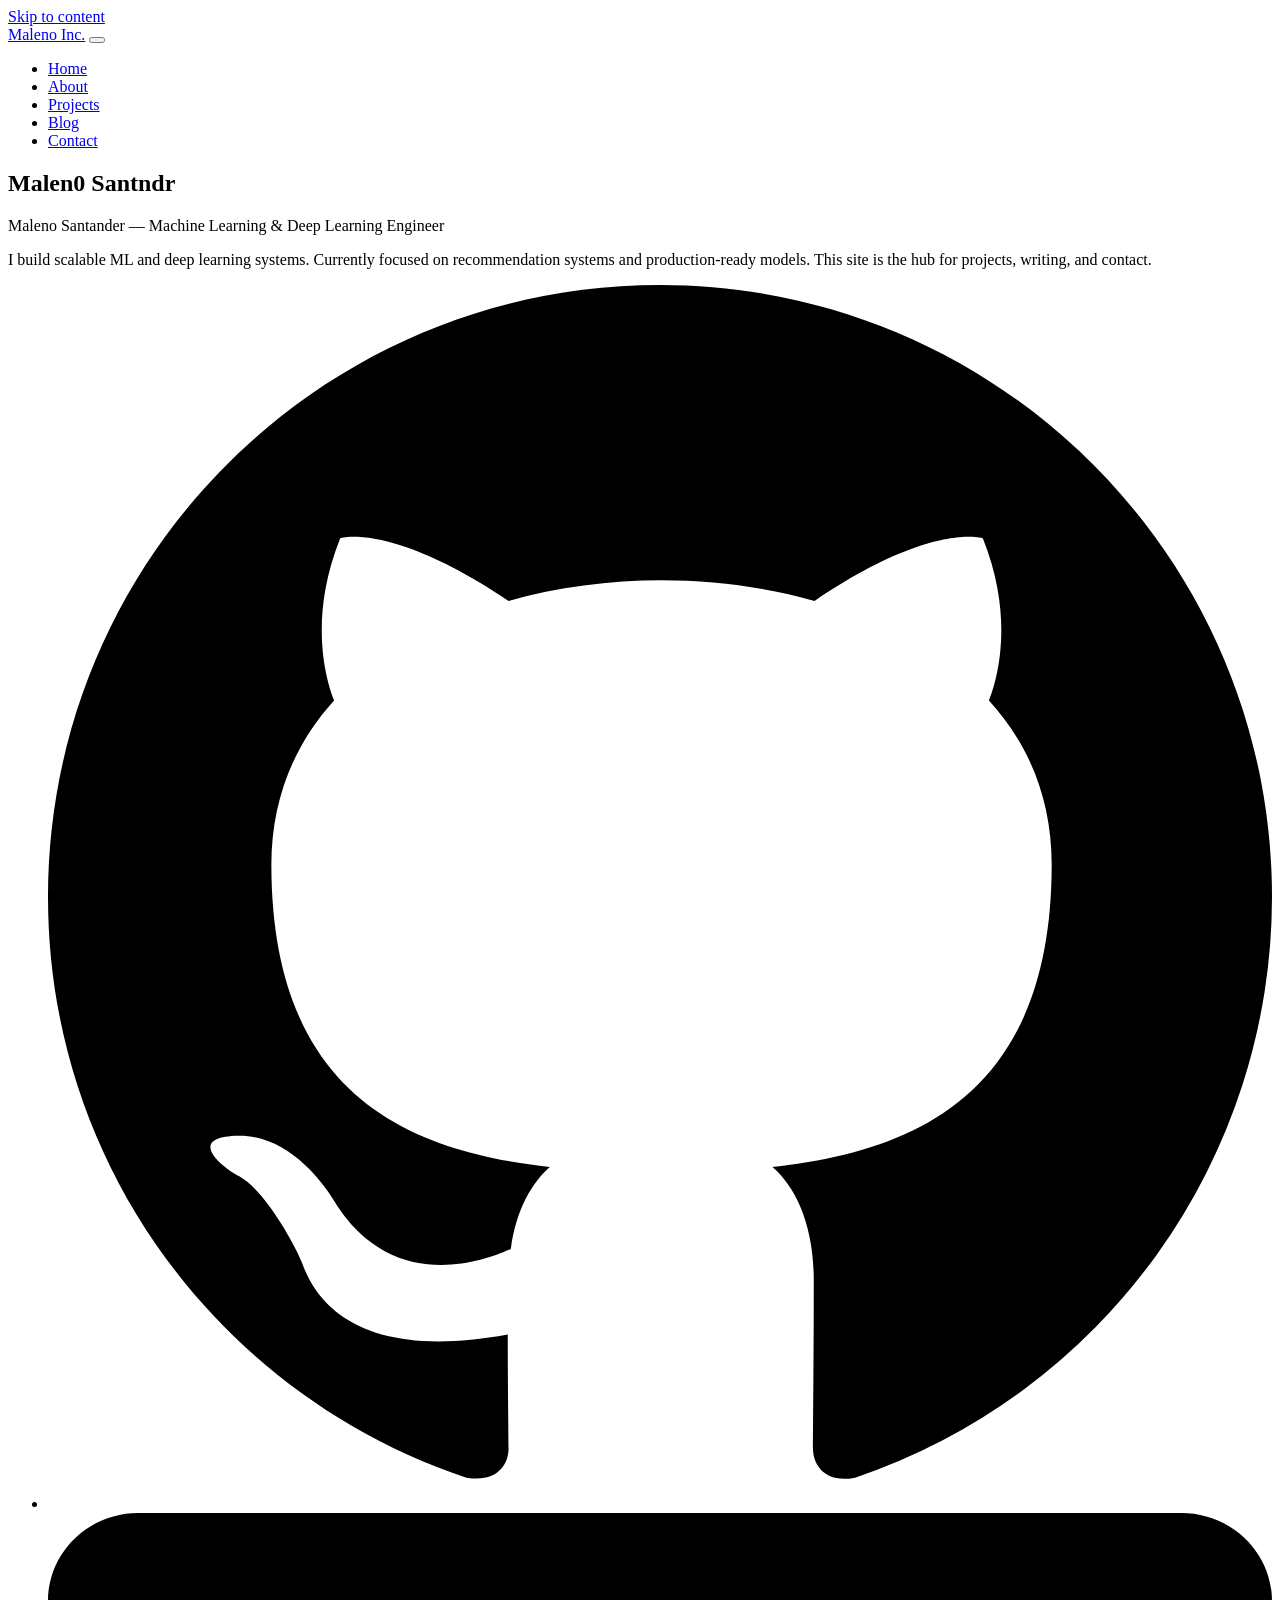
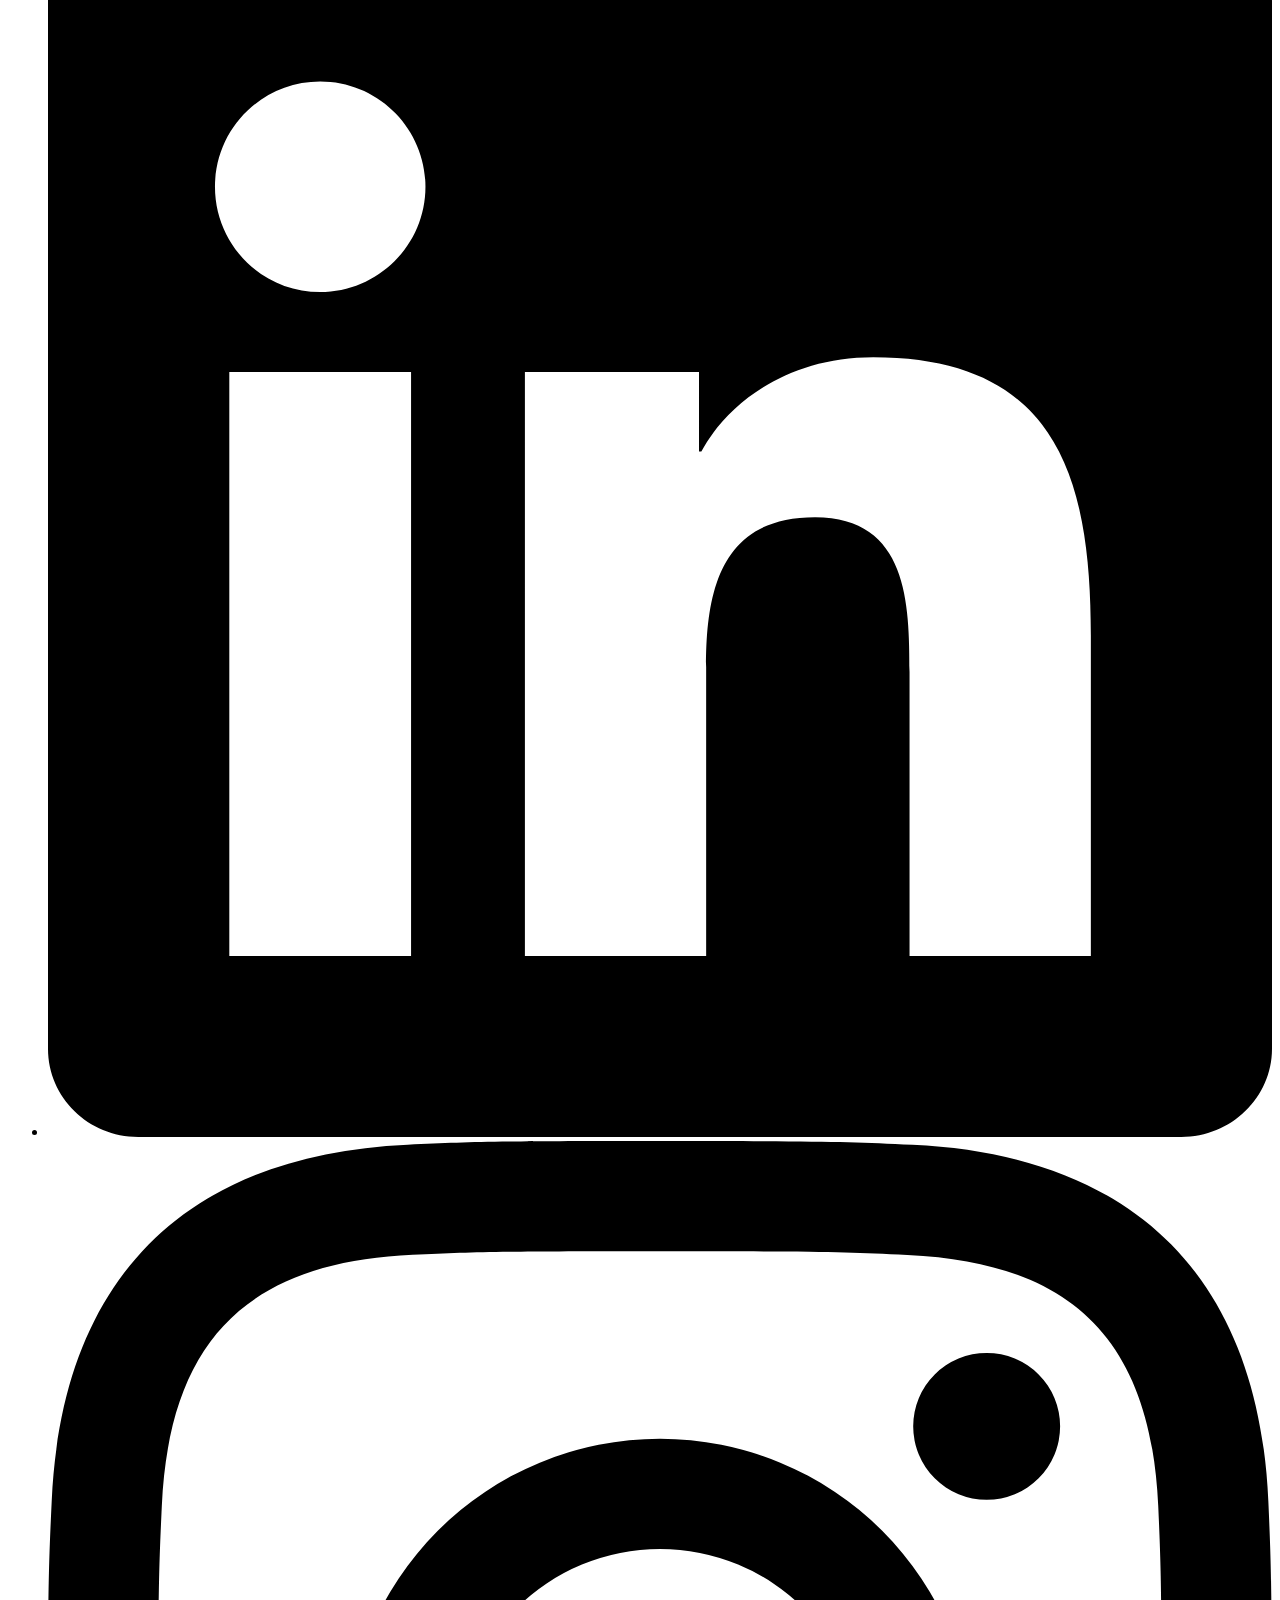
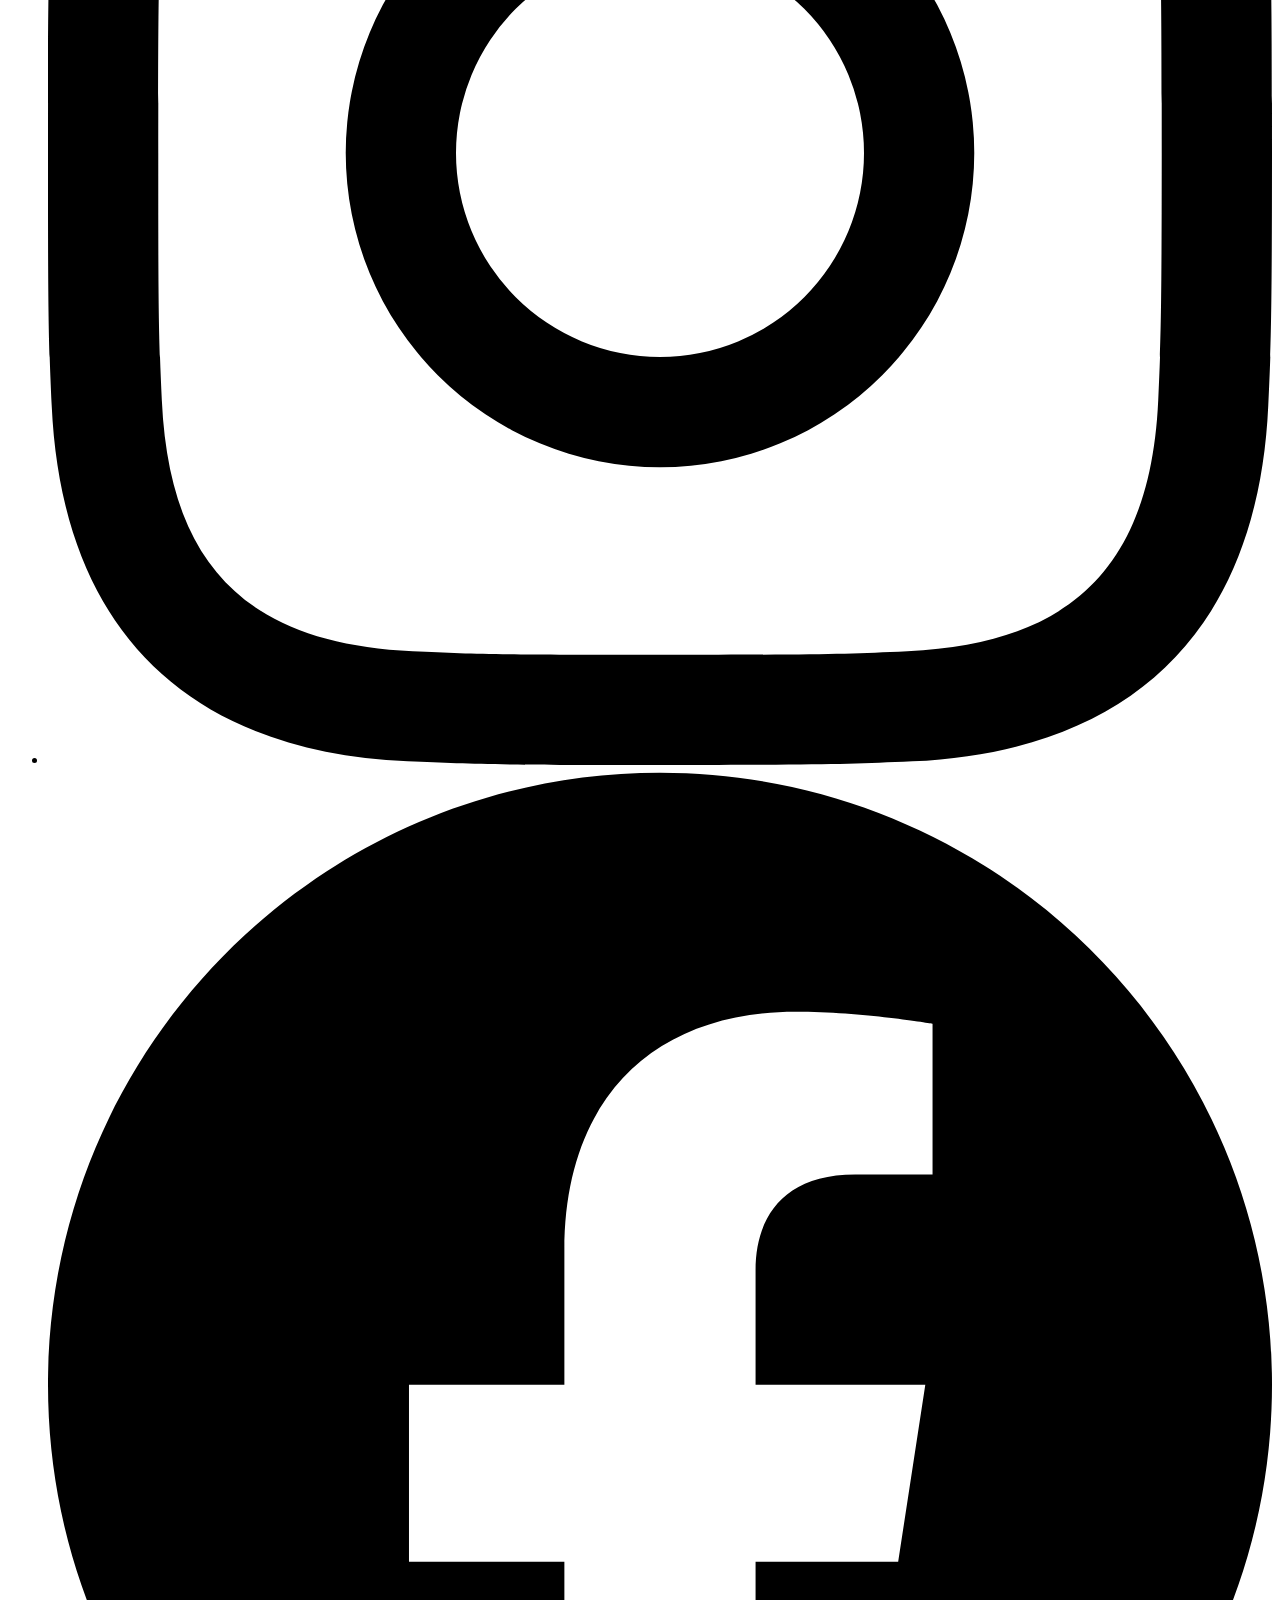
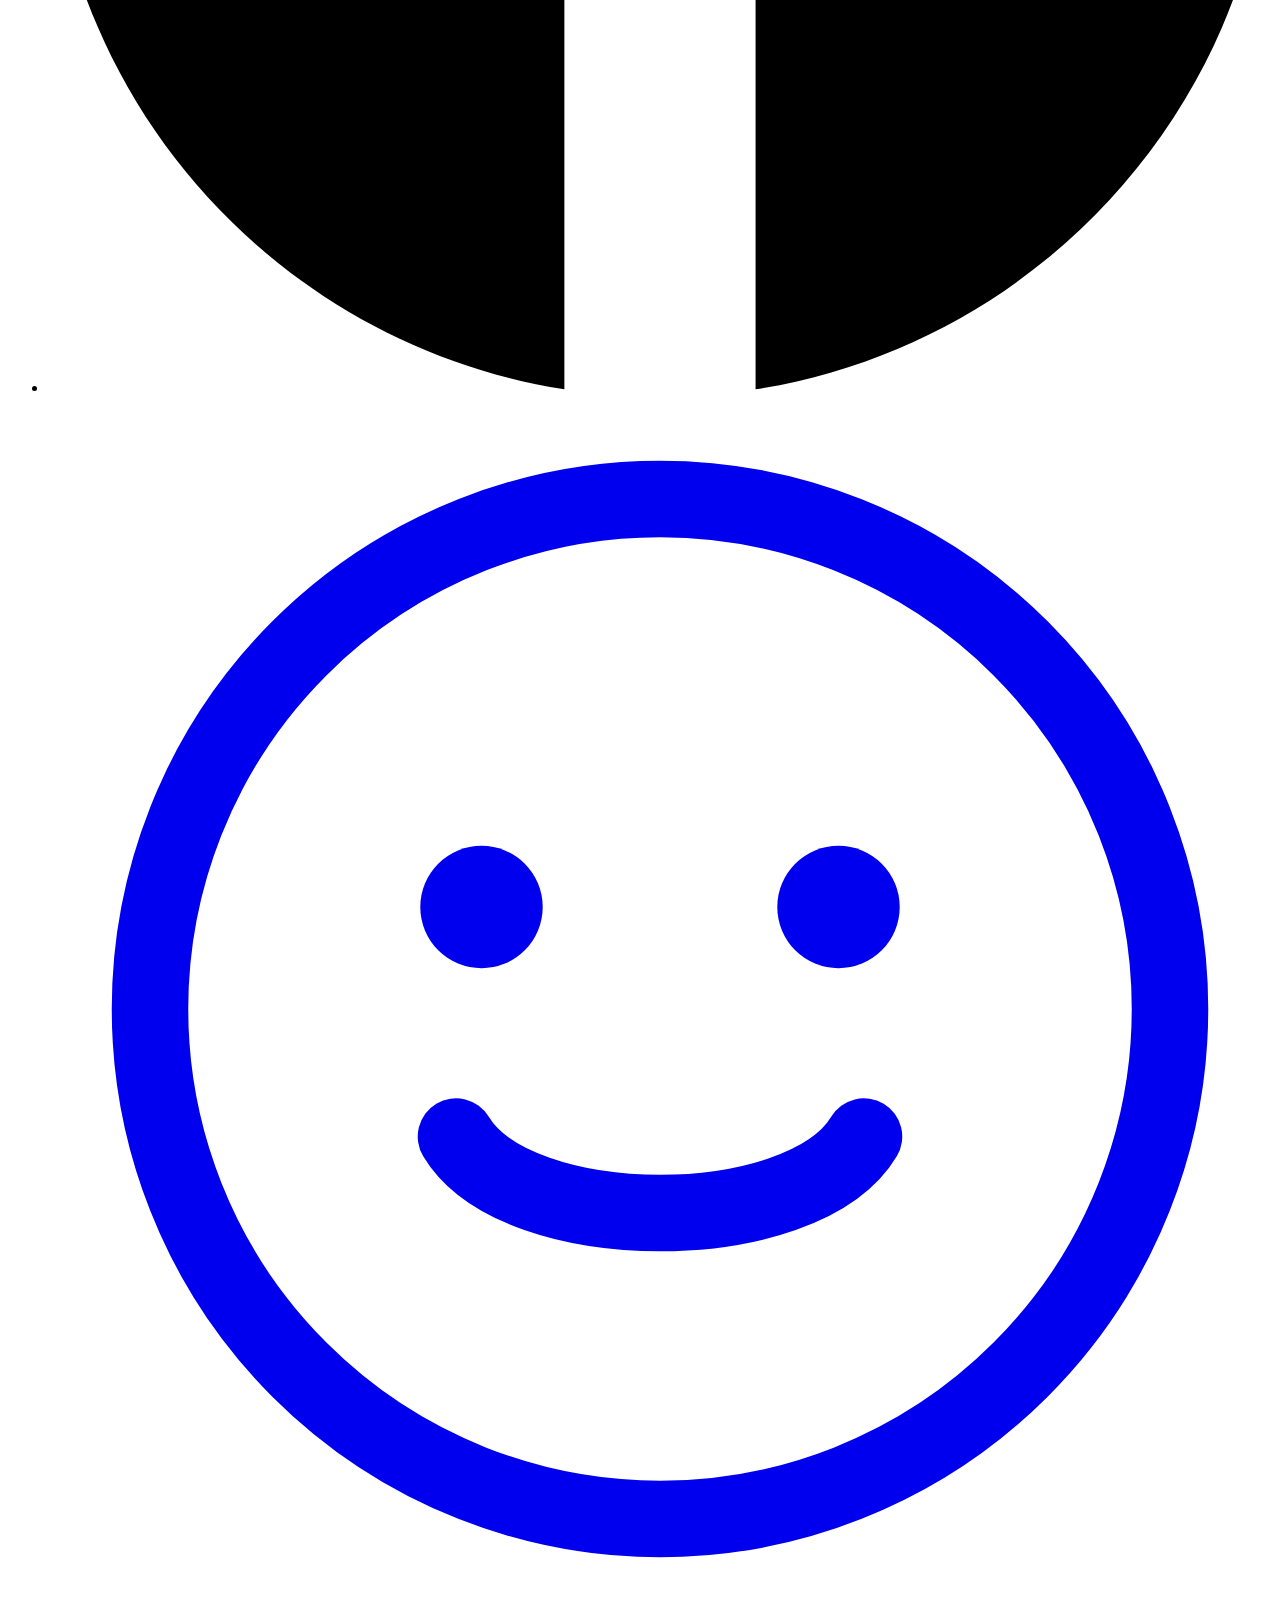
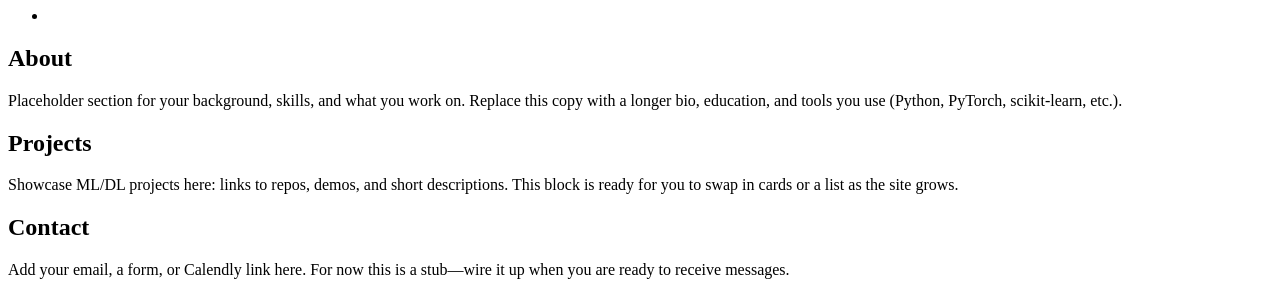
==== commit 44203c5b: "Merge pull request #1 from Malen0/version-1 Version 1" ====
--- a/app/templates/index.html
+++ b/app/templates/index.html
@@ -4,12 +4,6 @@
   <meta charset="UTF-8">
   <meta name="viewport" content="width=device-width, initial-scale=1.0">
   <title>Maleno Co.</title>
-  <script>
-    (function () {
-      var theme = localStorage.getItem("portfolio-theme") || "dark";
-      document.documentElement.setAttribute("data-theme", theme);
-    })();
-  </script>
   <!-- JetBrains Mono (Google Fonts) -->
   <link rel="preconnect" href="https://fonts.googleapis.com">
   <link rel="preconnect" href="https://fonts.gstatic.com" crossorigin>
@@ -22,31 +16,26 @@
   <!-- Fixed top navigation -->
   <header class="site-header" role="banner">
     <a class="site-logo" href="/">Maleno Inc.</a>
-    <div class="header-right">
-      <button
-        type="button"
-        class="nav-toggle"
-        aria-label="Open menu"
-        aria-expanded="false"
-        aria-controls="primary-nav"
-      >
-        <span></span>
-        <span></span>
-        <span></span>
-      </button>
-      <nav id="primary-nav" aria-label="Primary">
-        <ul class="nav-menu">
-          <li><a href="/" data-nav="home">Home</a></li>
-          <li><a href="/#about">About</a></li>
-          <li><a href="/#projects">Projects</a></li>
-          <li><a href="/blog" data-nav="blog">Blog</a></li>
-          <li><a href="/#contact">Contact</a></li>
-        </ul>
-      </nav>
-      <button type="button" class="theme-toggle" aria-label="Switch color mode" aria-pressed="false">
-        <span class="theme-icon">🌙</span>
-      </button>
-    </div>
+    <button
+      type="button"
+      class="nav-toggle"
+      aria-label="Open menu"
+      aria-expanded="false"
+      aria-controls="primary-nav"
+    >
+      <span></span>
+      <span></span>
+      <span></span>
+    </button>
+    <nav id="primary-nav" aria-label="Primary">
+      <ul class="nav-menu">
+        <li><a href="/" data-nav="home">Home</a></li>
+        <li><a href="/#about">About</a></li>
+        <li><a href="/#projects">Projects</a></li>
+        <li><a href="/blog" data-nav="blog">Blog</a></li>
+        <li><a href="/#contact">Contact</a></li>
+      </ul>
+    </nav>
   </header>
 
   <main id="main">
@@ -119,9 +108,6 @@
       </p>
     </section>
   </main>
-  <footer>
-    © 2026 Maleno Santander — ML/DL Portfolio
-  </footer>
 
   <script src="/static/js/nav.js" defer></script>
 </body>
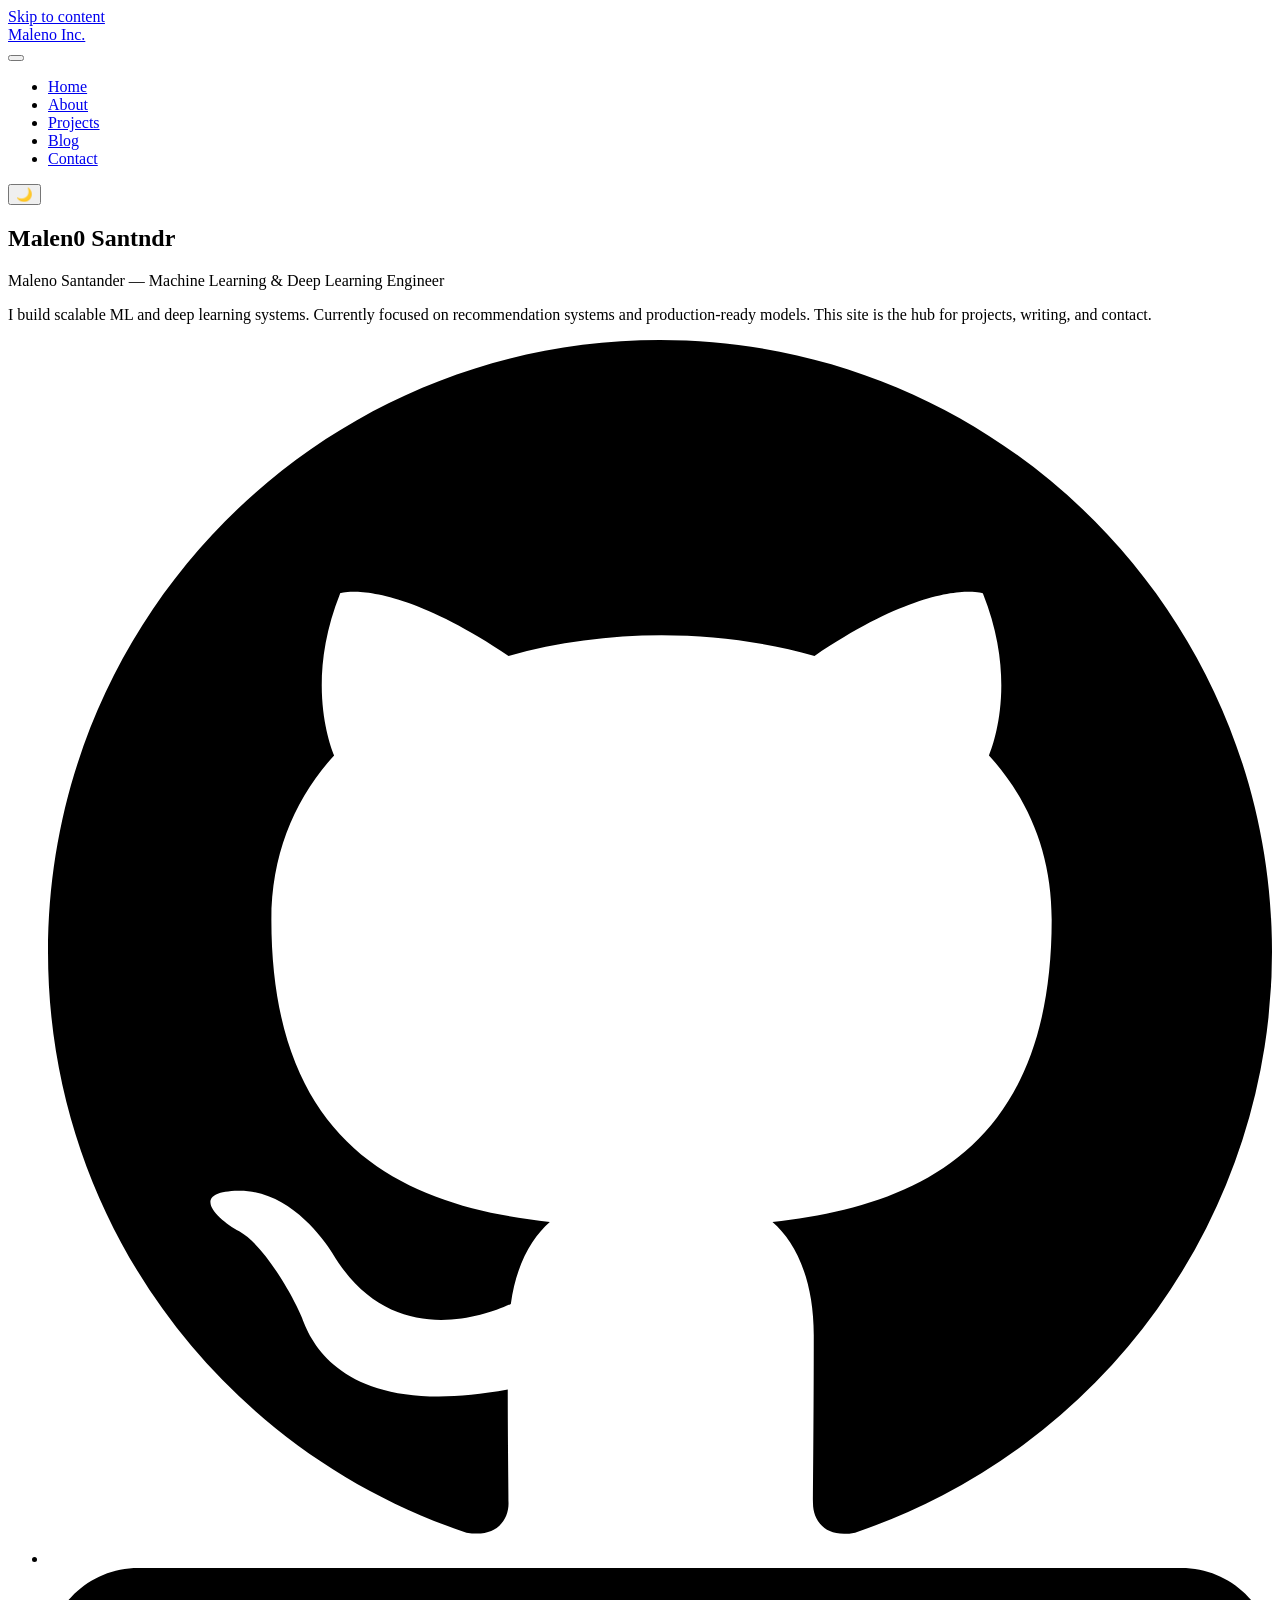
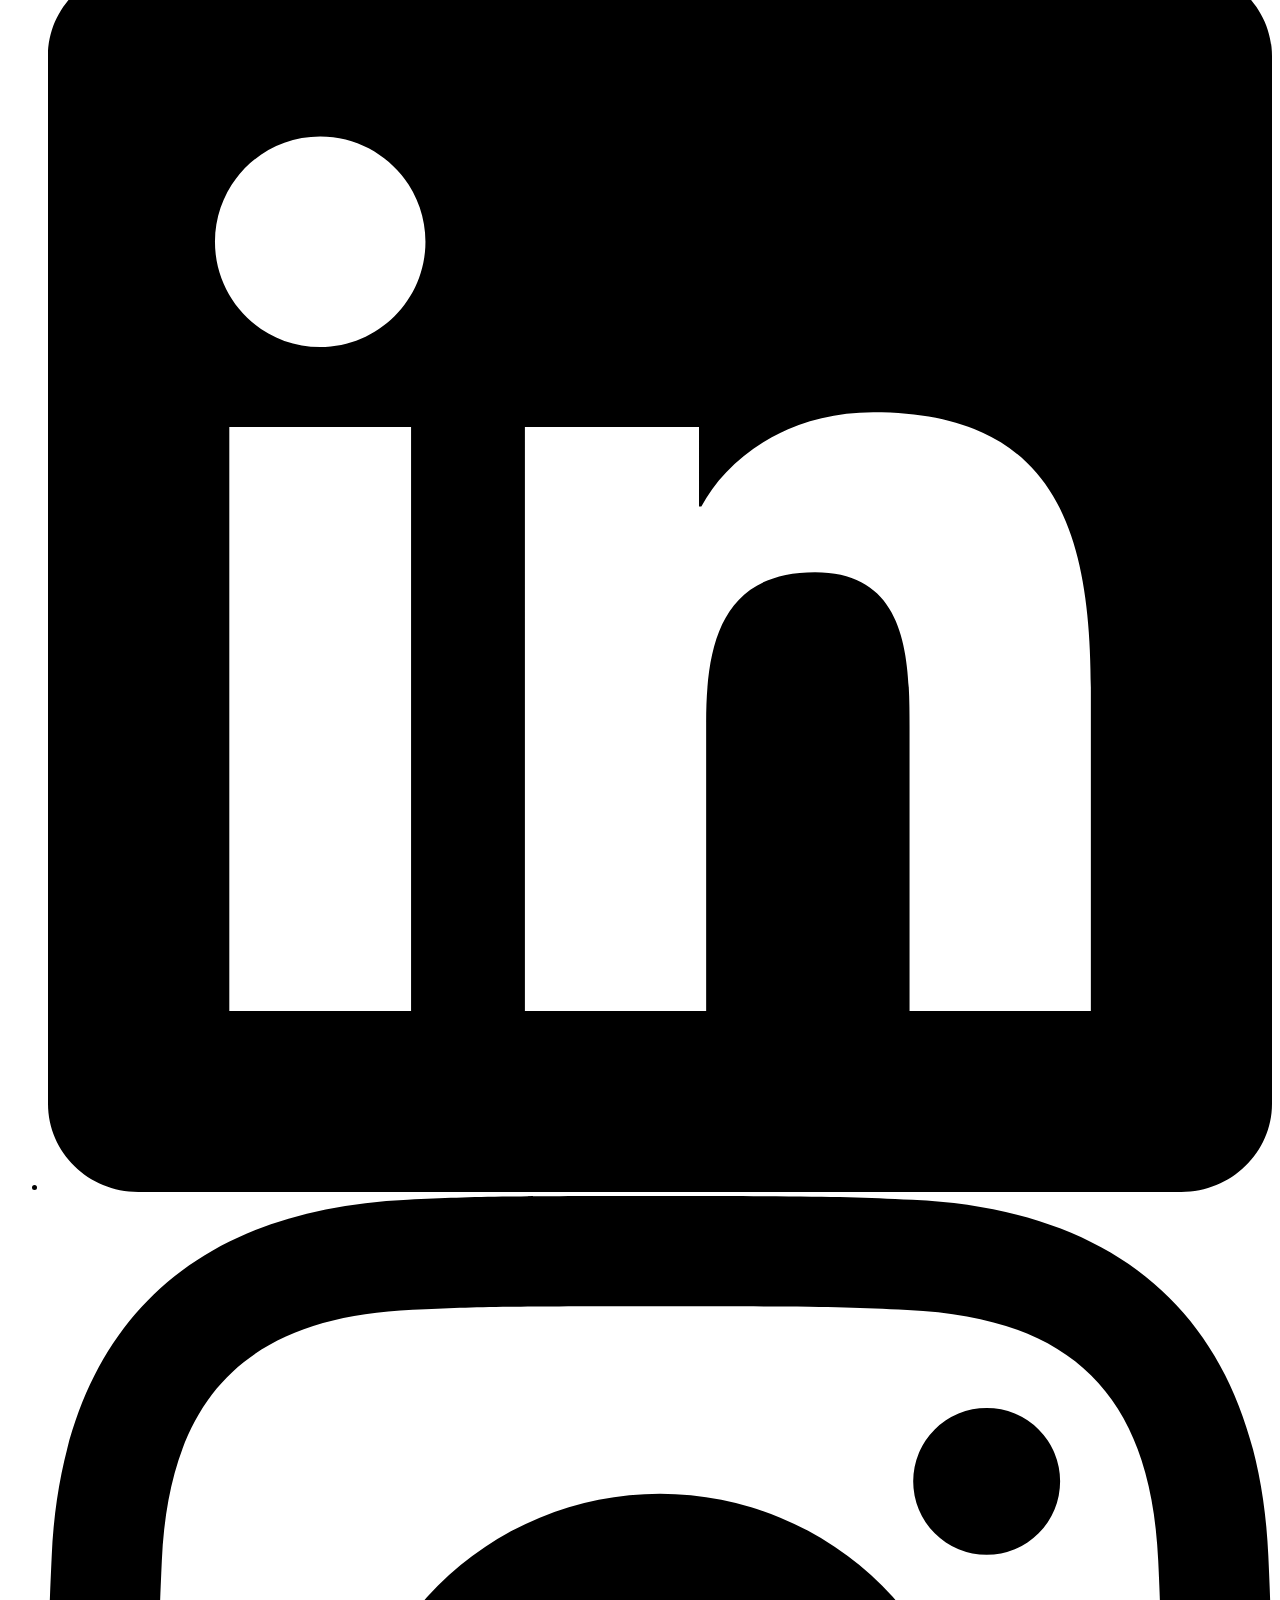
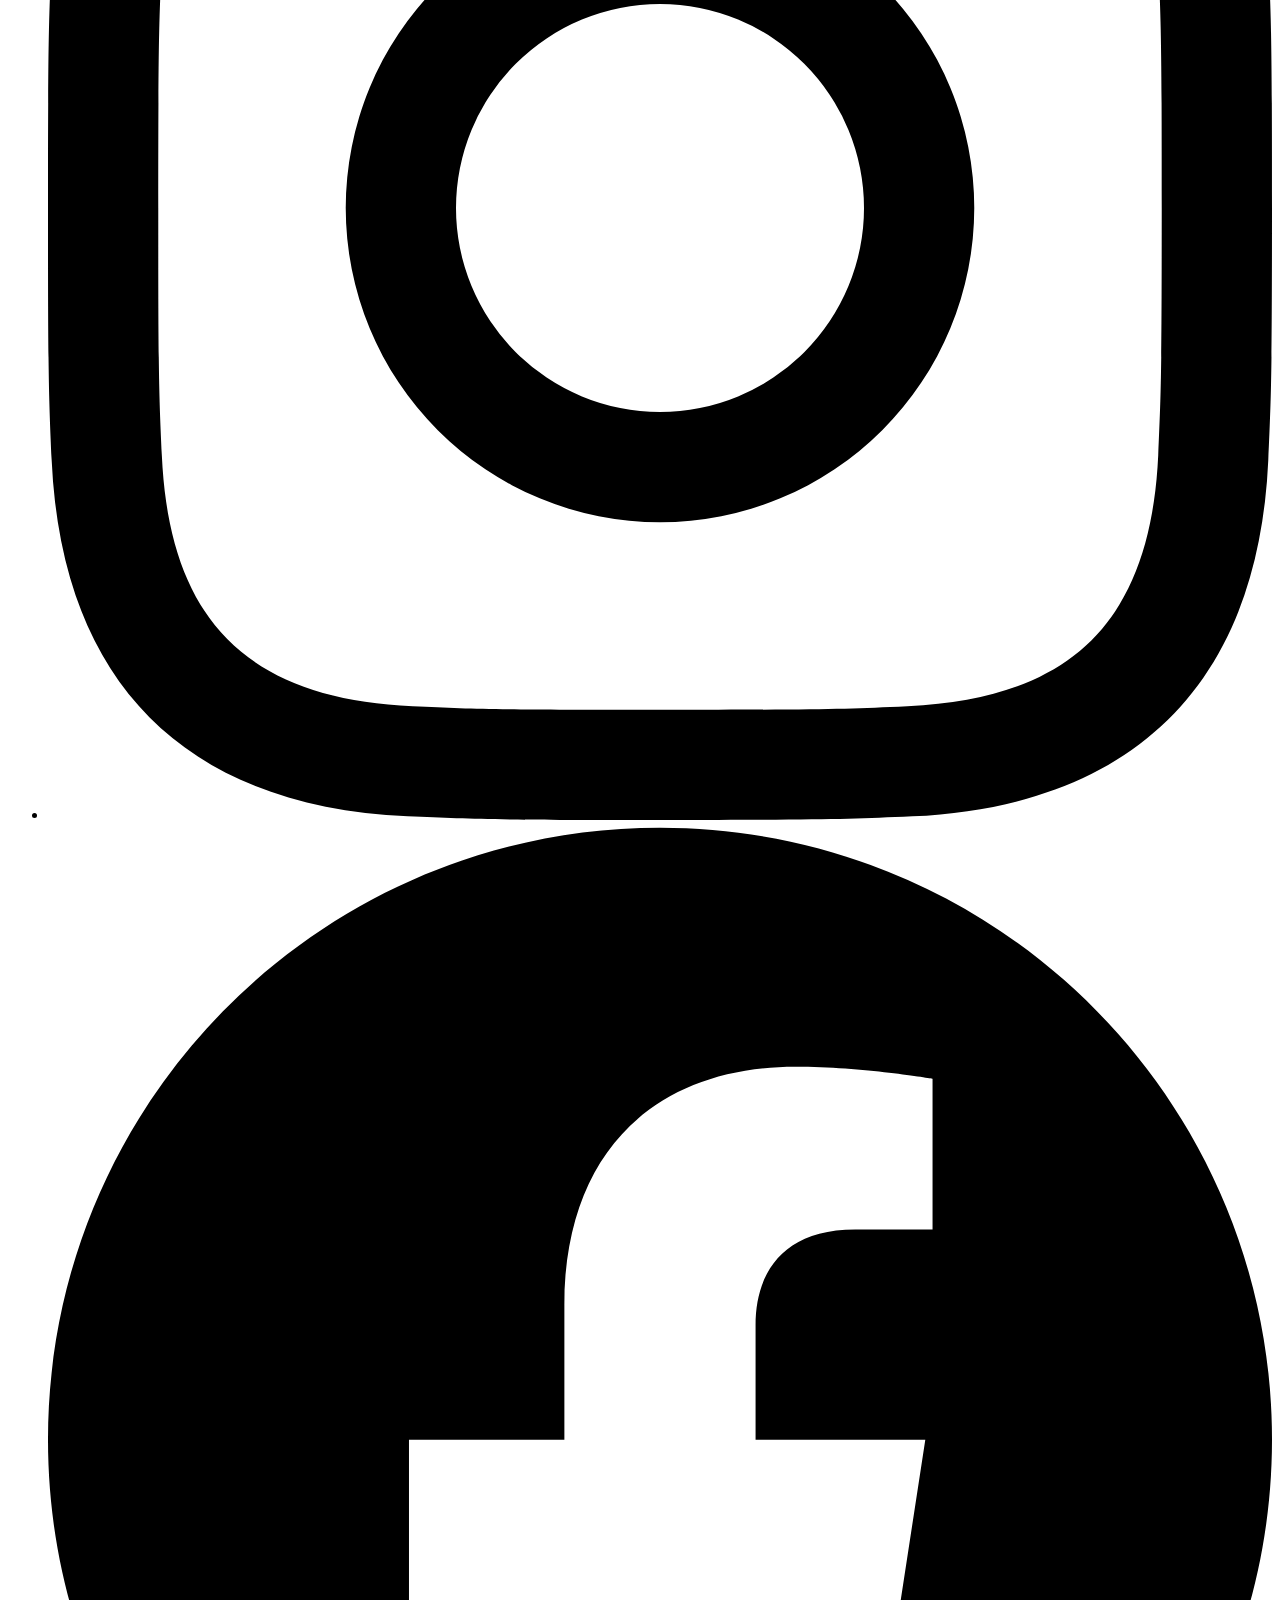
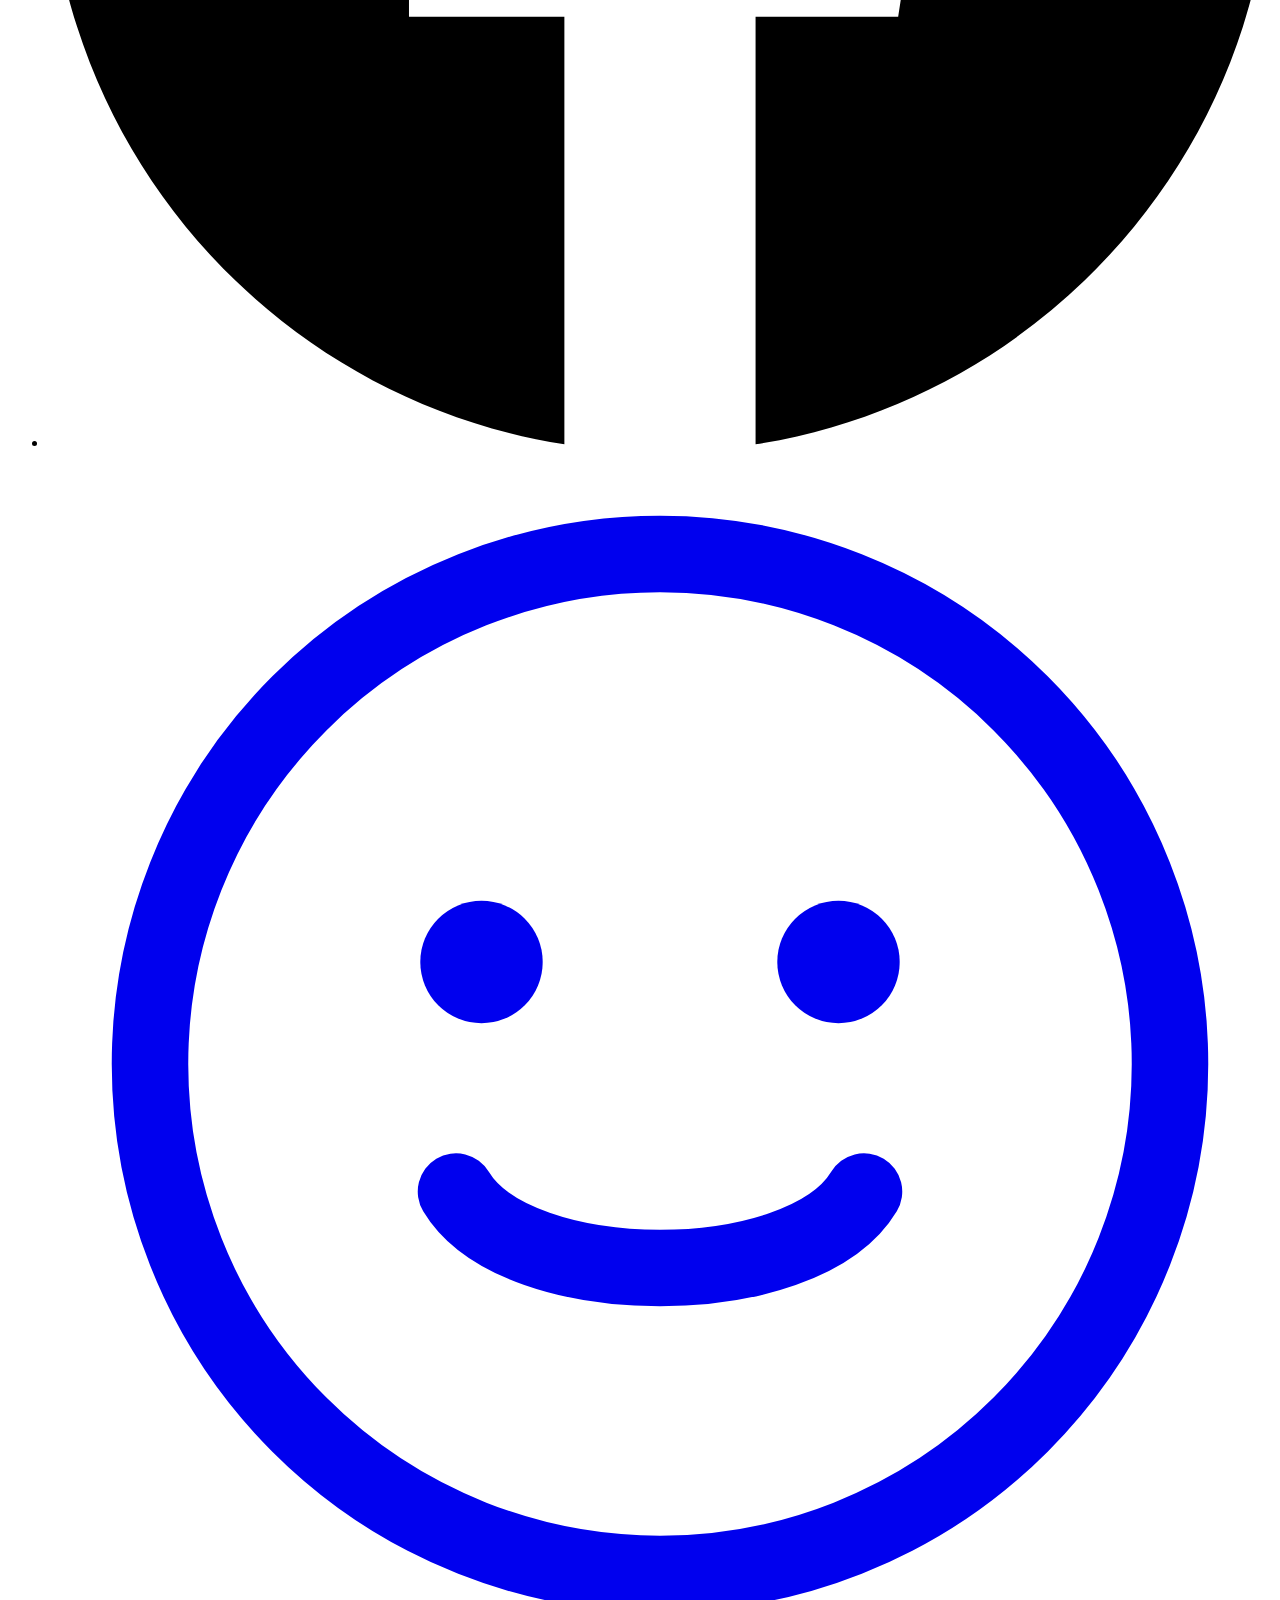
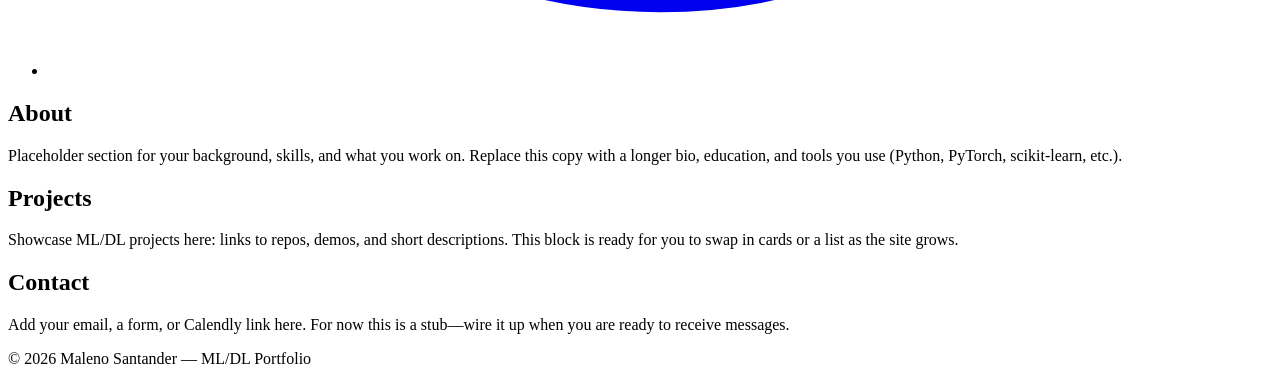
==== commit f78fc822: "Merge pull request #2 from Malen0/version-2 Added dark mode toggle" ====
--- a/app/templates/index.html
+++ b/app/templates/index.html
@@ -4,6 +4,12 @@
   <meta charset="UTF-8">
   <meta name="viewport" content="width=device-width, initial-scale=1.0">
   <title>Maleno Co.</title>
+  <script>
+    (function () {
+      var theme = localStorage.getItem("portfolio-theme") || "dark";
+      document.documentElement.setAttribute("data-theme", theme);
+    })();
+  </script>
   <!-- JetBrains Mono (Google Fonts) -->
   <link rel="preconnect" href="https://fonts.googleapis.com">
   <link rel="preconnect" href="https://fonts.gstatic.com" crossorigin>
@@ -16,26 +22,31 @@
   <!-- Fixed top navigation -->
   <header class="site-header" role="banner">
     <a class="site-logo" href="/">Maleno Inc.</a>
-    <button
-      type="button"
-      class="nav-toggle"
-      aria-label="Open menu"
-      aria-expanded="false"
-      aria-controls="primary-nav"
-    >
-      <span></span>
-      <span></span>
-      <span></span>
-    </button>
-    <nav id="primary-nav" aria-label="Primary">
-      <ul class="nav-menu">
-        <li><a href="/" data-nav="home">Home</a></li>
-        <li><a href="/#about">About</a></li>
-        <li><a href="/#projects">Projects</a></li>
-        <li><a href="/blog" data-nav="blog">Blog</a></li>
-        <li><a href="/#contact">Contact</a></li>
-      </ul>
-    </nav>
+    <div class="header-right">
+      <button
+        type="button"
+        class="nav-toggle"
+        aria-label="Open menu"
+        aria-expanded="false"
+        aria-controls="primary-nav"
+      >
+        <span></span>
+        <span></span>
+        <span></span>
+      </button>
+      <nav id="primary-nav" aria-label="Primary">
+        <ul class="nav-menu">
+          <li><a href="/" data-nav="home">Home</a></li>
+          <li><a href="/#about">About</a></li>
+          <li><a href="/#projects">Projects</a></li>
+          <li><a href="/blog" data-nav="blog">Blog</a></li>
+          <li><a href="/#contact">Contact</a></li>
+        </ul>
+      </nav>
+      <button type="button" class="theme-toggle" aria-label="Switch color mode" aria-pressed="false">
+        <span class="theme-icon">🌙</span>
+      </button>
+    </div>
   </header>
 
   <main id="main">
@@ -108,6 +119,9 @@
       </p>
     </section>
   </main>
+  <footer>
+    © 2026 Maleno Santander — ML/DL Portfolio
+  </footer>
 
   <script src="/static/js/nav.js" defer></script>
 </body>
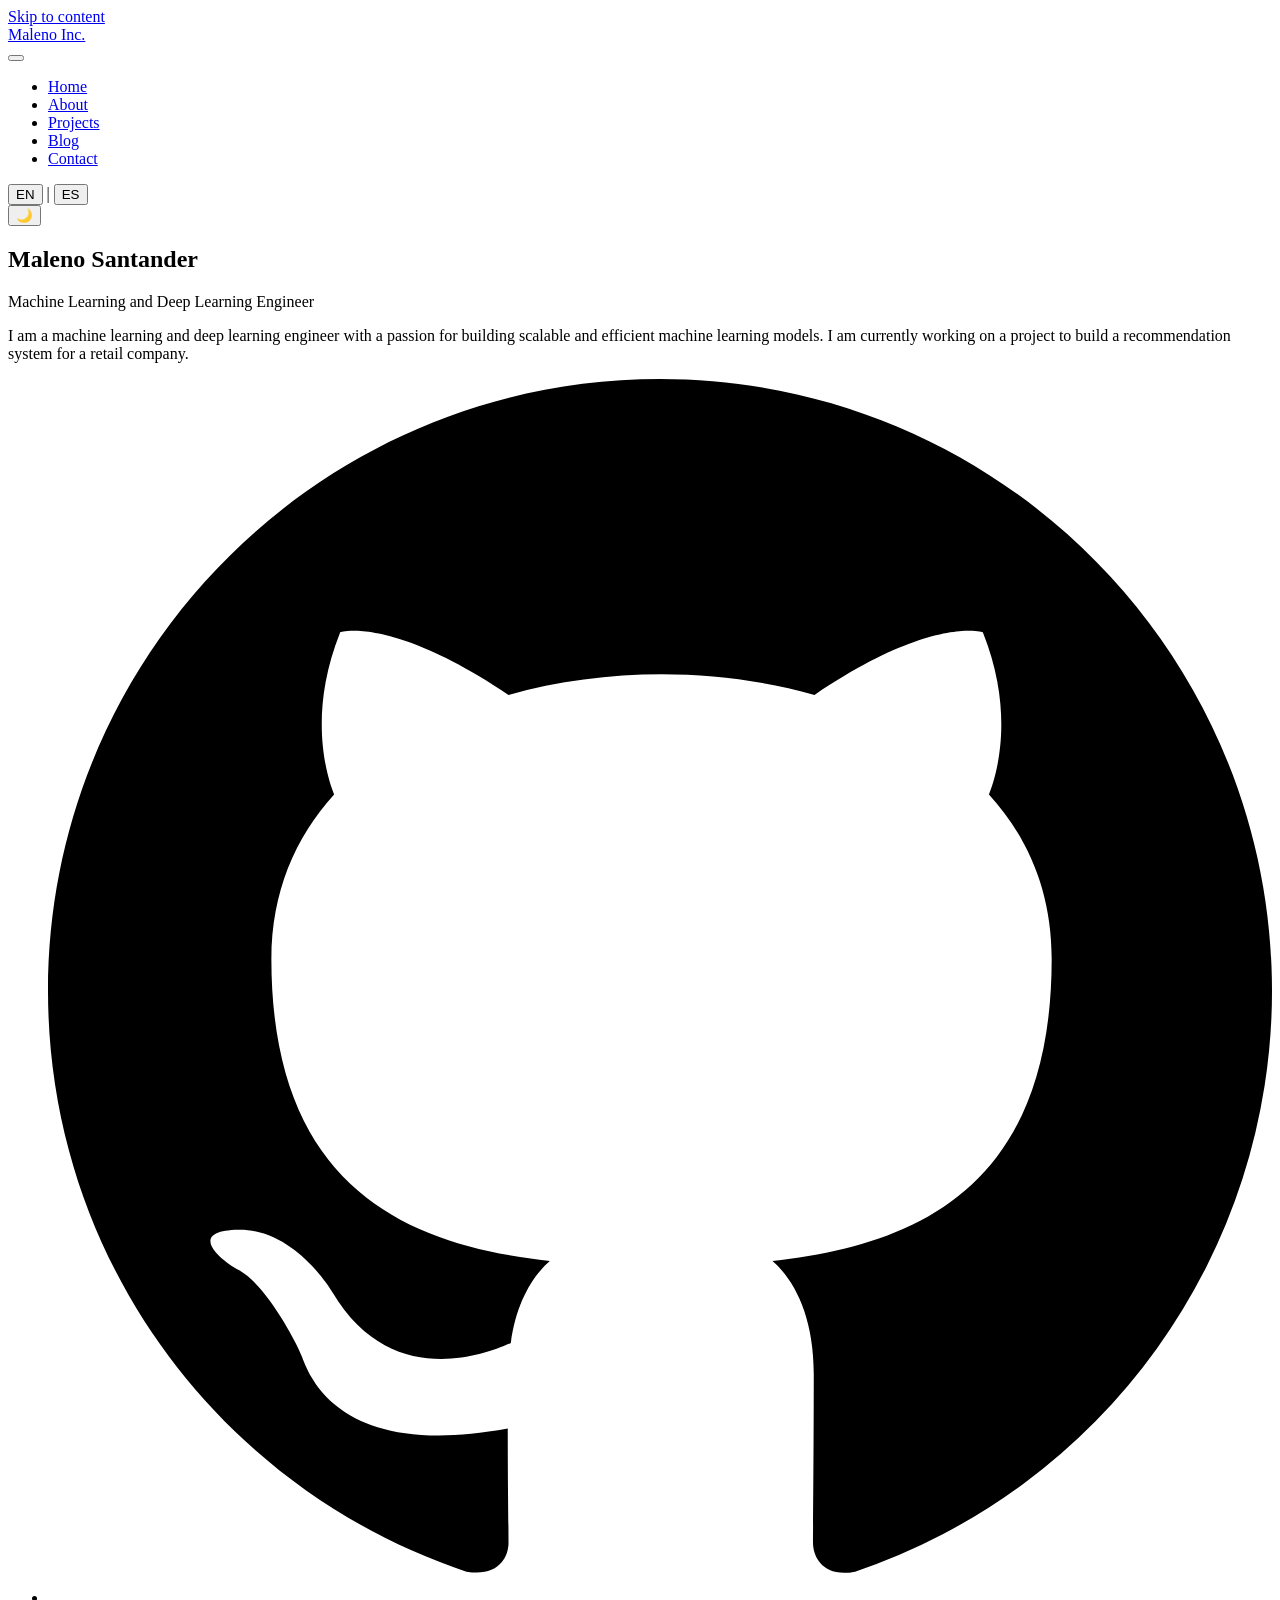
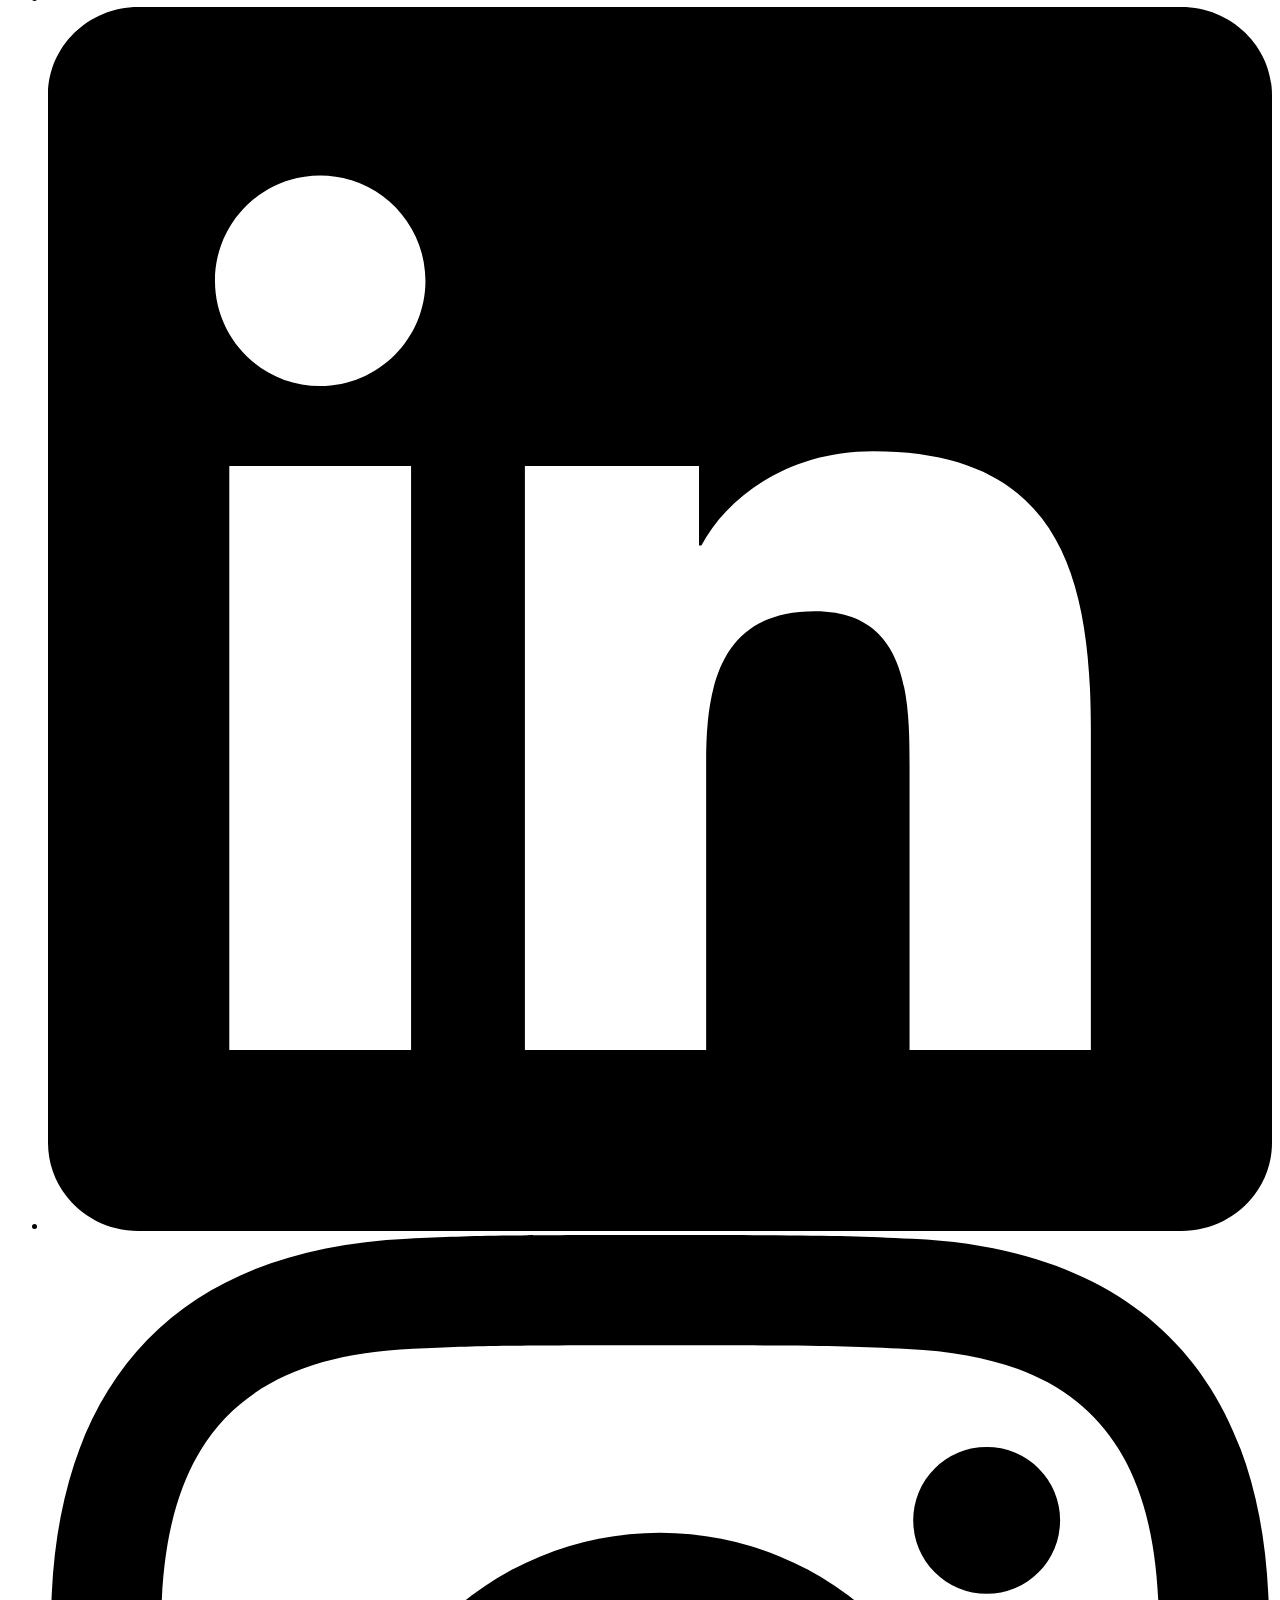
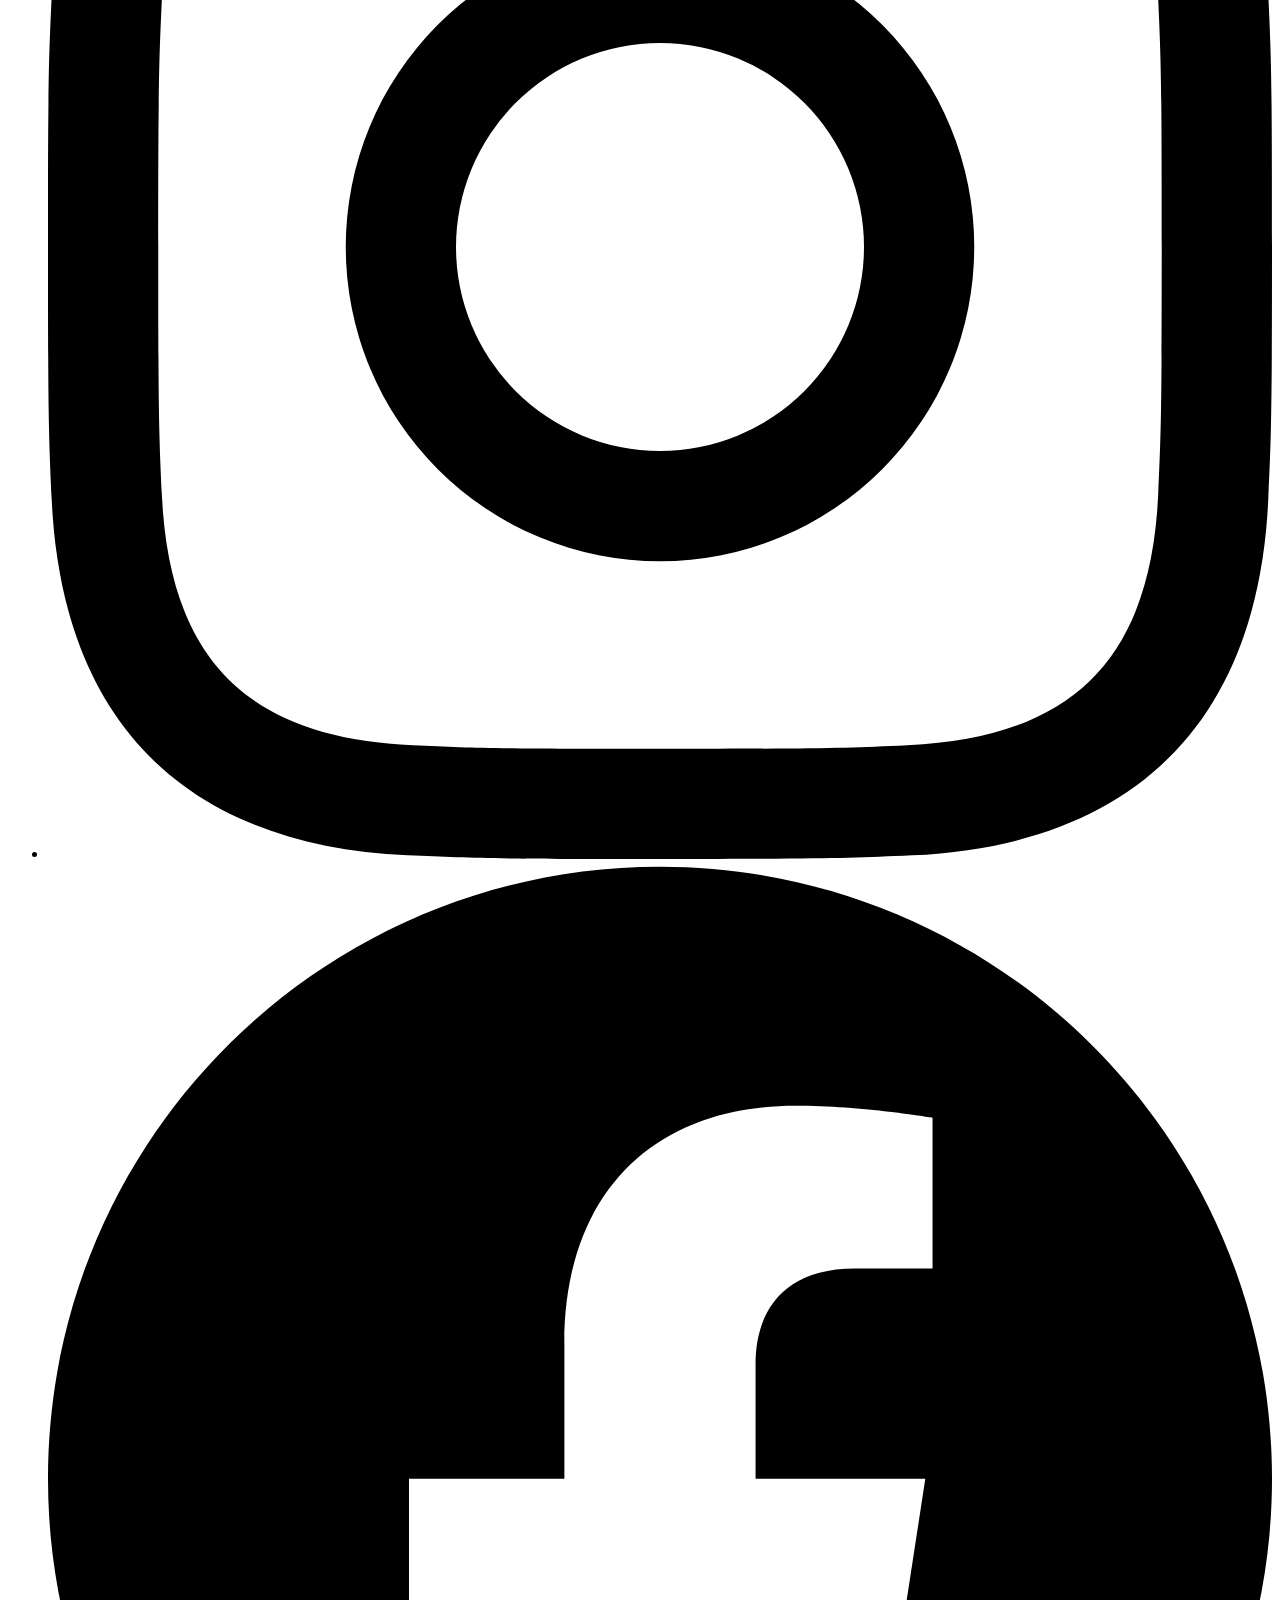
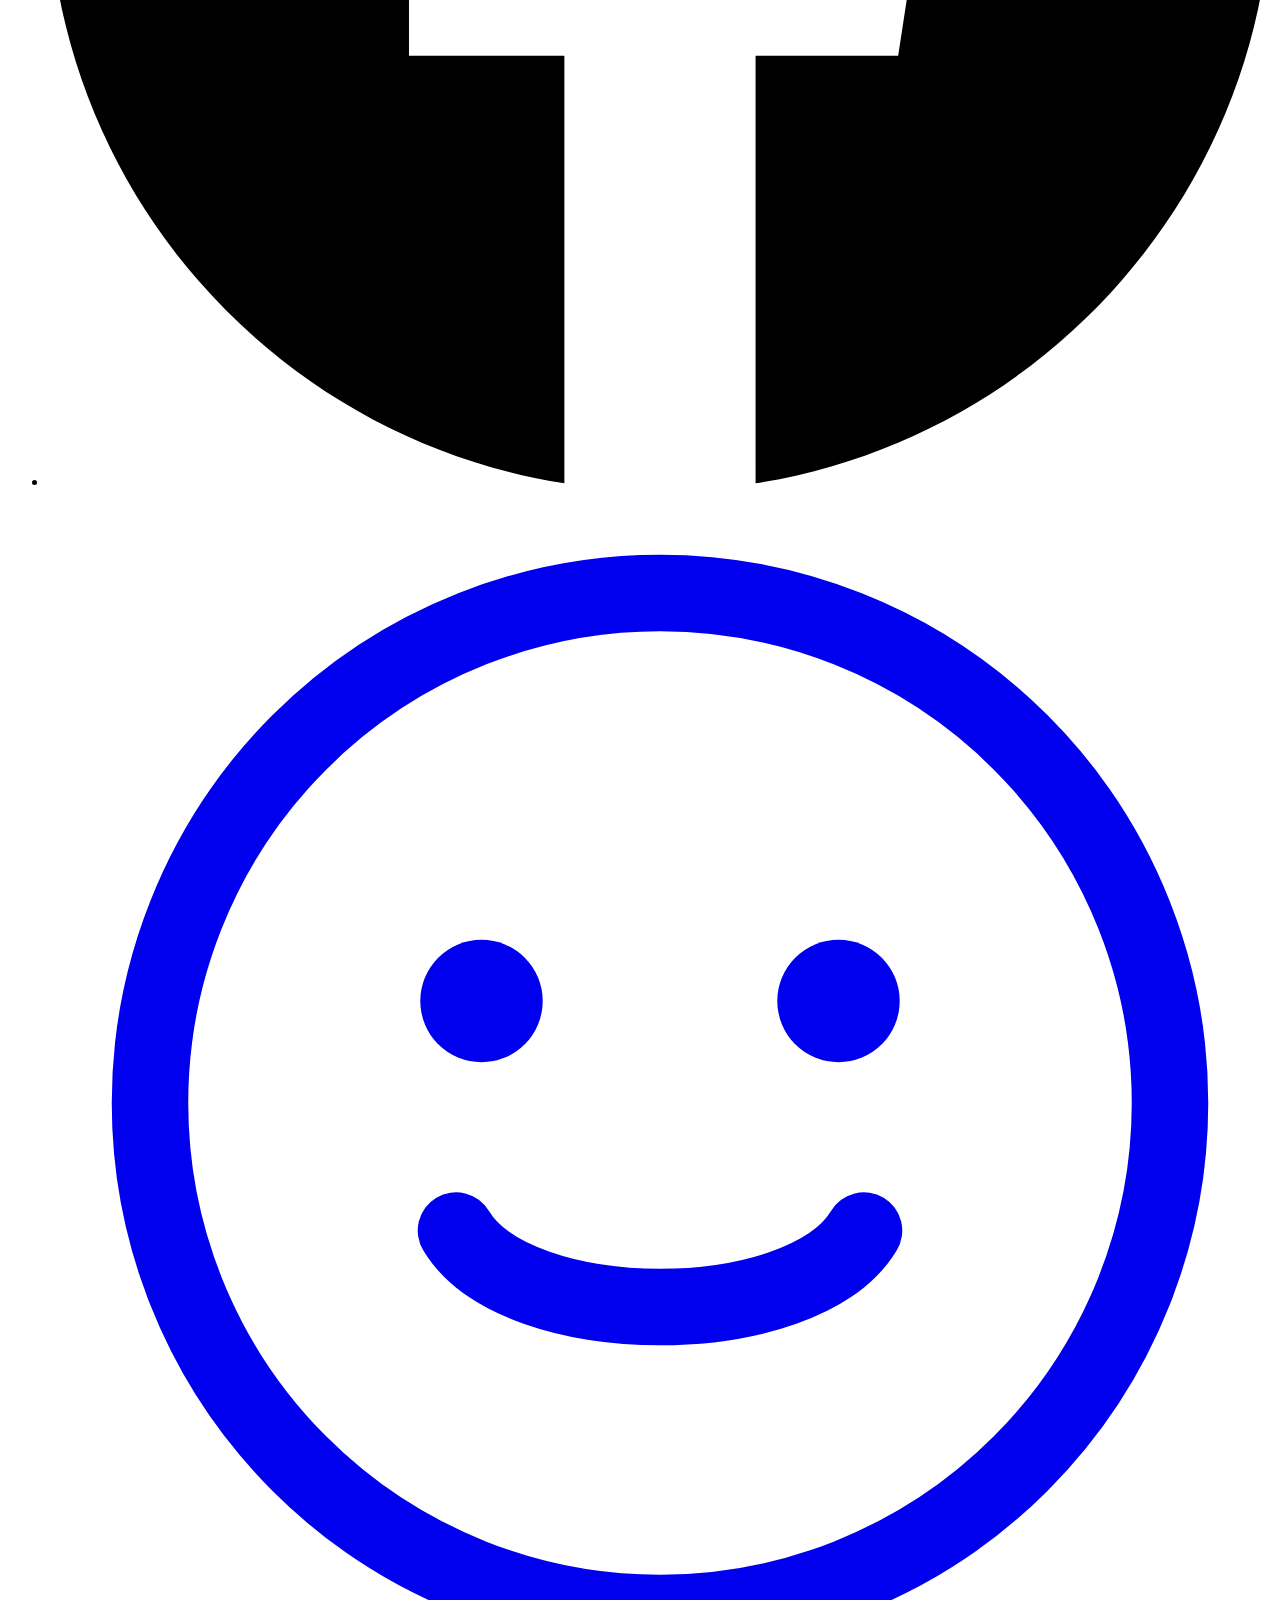
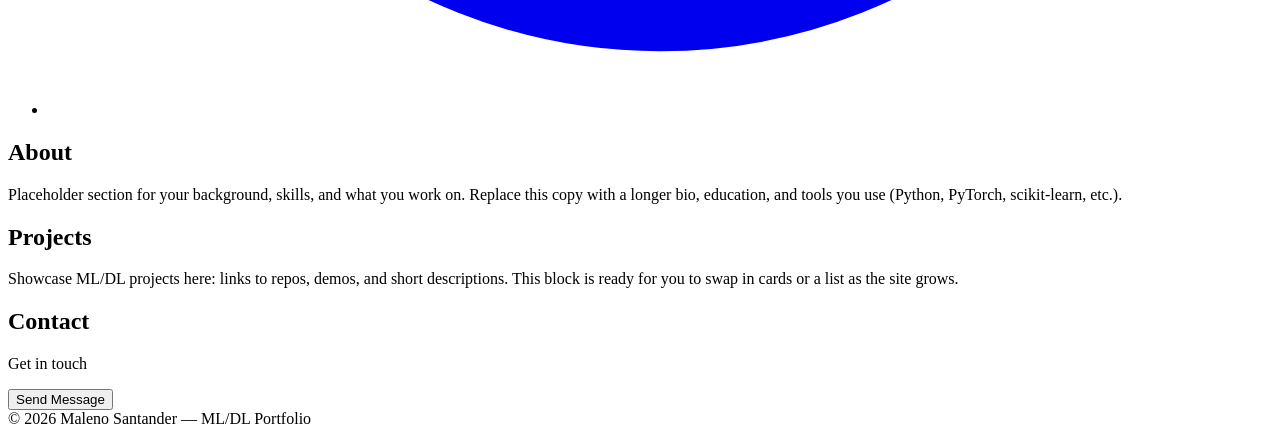
==== commit 9521ff0c: "added eng - esp toogle" ====
--- a/app/templates/index.html
+++ b/app/templates/index.html
@@ -8,6 +8,12 @@
     (function () {
       var theme = localStorage.getItem("portfolio-theme") || "dark";
       document.documentElement.setAttribute("data-theme", theme);
+    })();
+  </script>
+  <script>
+    (function () {
+      var lang = localStorage.getItem("lang") || "en";
+      document.documentElement.setAttribute("lang", lang);
     })();
   </script>
   <!-- JetBrains Mono (Google Fonts) -->
@@ -36,13 +42,18 @@
       </button>
       <nav id="primary-nav" aria-label="Primary">
         <ul class="nav-menu">
-          <li><a href="/" data-nav="home">Home</a></li>
-          <li><a href="/#about">About</a></li>
-          <li><a href="/#projects">Projects</a></li>
-          <li><a href="/blog" data-nav="blog">Blog</a></li>
-          <li><a href="/#contact">Contact</a></li>
+          <li><a href="/" data-nav="home" data-i18n="nav_home">Home</a></li>
+          <li><a href="/#about" data-i18n="nav_about">About</a></li>
+          <li><a href="/#projects" data-i18n="nav_projects">Projects</a></li>
+          <li><a href="/blog" data-nav="blog" data-i18n="nav_blog">Blog</a></li>
+          <li><a href="/#contact" data-i18n="nav_contact">Contact</a></li>
         </ul>
       </nav>
+      <div class="lang-toggle" aria-label="Language toggle">
+        <button type="button" data-lang="en" class="is-active" aria-pressed="true">EN</button>
+        <span class="divider">|</span>
+        <button type="button" data-lang="es" aria-pressed="false">ES</button>
+      </div>
       <button type="button" class="theme-toggle" aria-label="Switch color mode" aria-pressed="false">
         <span class="theme-icon">🌙</span>
       </button>
@@ -52,11 +63,11 @@
   <main id="main">
     <!-- Hero: headline, bio, social bar -->
     <section id="home" class="hero" aria-labelledby="hero-heading">
-      <h1 id="hero-heading">Malen0 Santndr</h1>
-      <p class="hero-tagline">Maleno Santander — Machine Learning &amp; Deep Learning Engineer</p>
-      <p class="hero-bio">
-        I build scalable ML and deep learning systems. Currently focused on recommendation systems
-        and production-ready models. This site is the hub for projects, writing, and contact.
+      <h1 id="hero-heading" data-i18n="hero_name">Maleno Santander</h1>
+      <p class="hero-tagline" data-i18n="hero_title">Machine Learning and Deep Learning Engineer</p>
+      <p class="hero-bio" data-i18n="hero_bio">
+        I am a machine learning and deep learning engineer with a passion for building scalable and efficient machine learning models.
+        I am currently working on a project to build a recommendation system for a retail company.
       </p>
 
       <!-- Social links: simple SVG icons, white, glow on hover -->
@@ -96,7 +107,7 @@
     </section>
 
     <section id="about" class="section" aria-labelledby="about-heading">
-      <h2 id="about-heading">About</h2>
+      <h2 id="about-heading" data-i18n="nav_about">About</h2>
       <p>
         Placeholder section for your background, skills, and what you work on. Replace this copy
         with a longer bio, education, and tools you use (Python, PyTorch, scikit-learn, etc.).
@@ -104,7 +115,7 @@
     </section>
 
     <section id="projects" class="section" aria-labelledby="projects-heading">
-      <h2 id="projects-heading">Projects</h2>
+      <h2 id="projects-heading" data-i18n="nav_projects">Projects</h2>
       <p>
         Showcase ML/DL projects here: links to repos, demos, and short descriptions. This block
         is ready for you to swap in cards or a list as the site grows.
@@ -112,11 +123,9 @@
     </section>
 
     <section id="contact" class="section" aria-labelledby="contact-heading">
-      <h2 id="contact-heading">Contact</h2>
-      <p>
-        Add your email, a form, or Calendly link here. For now this is a stub—wire it up when you
-        are ready to receive messages.
-      </p>
+      <h2 id="contact-heading" data-i18n="contact_title">Contact</h2>
+      <p data-i18n="contact_subtitle">Get in touch</p>
+      <button type="button" class="btn" data-i18n="contact_button">Send Message</button>
     </section>
   </main>
   <footer>
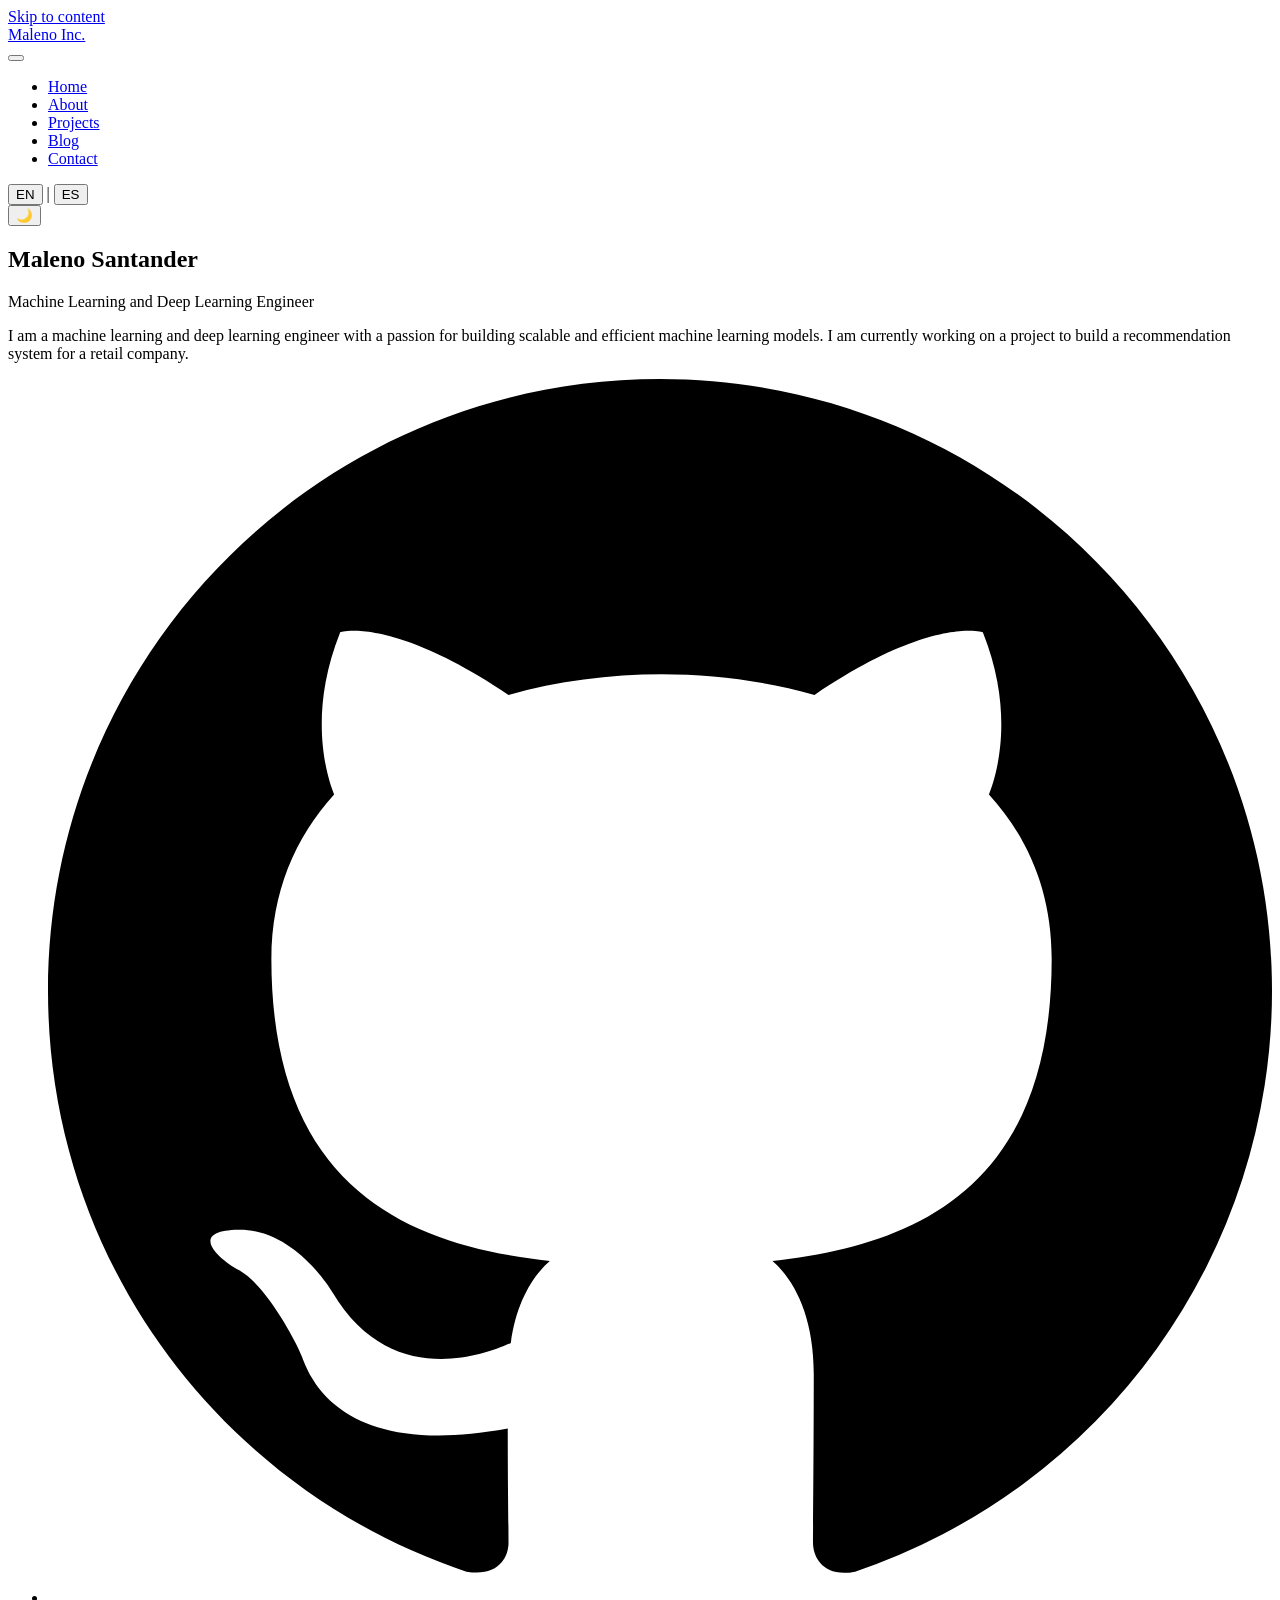
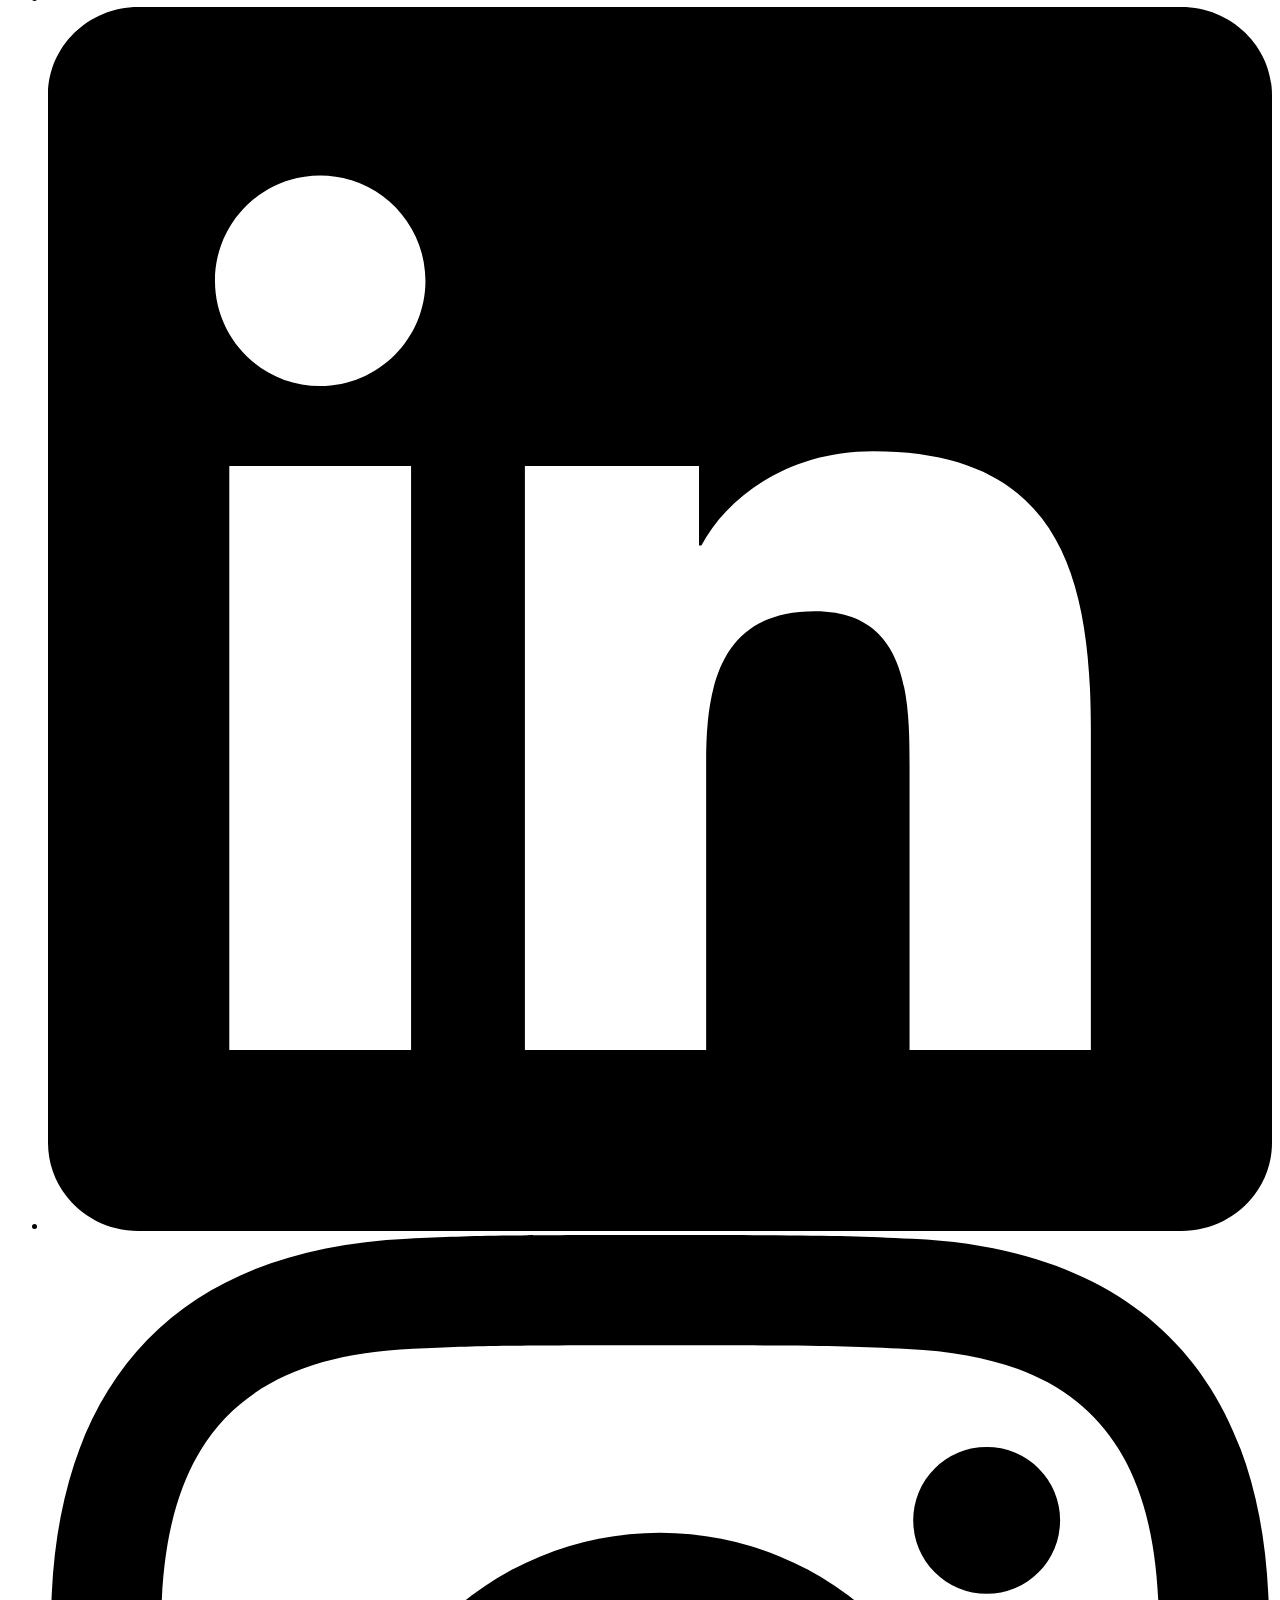
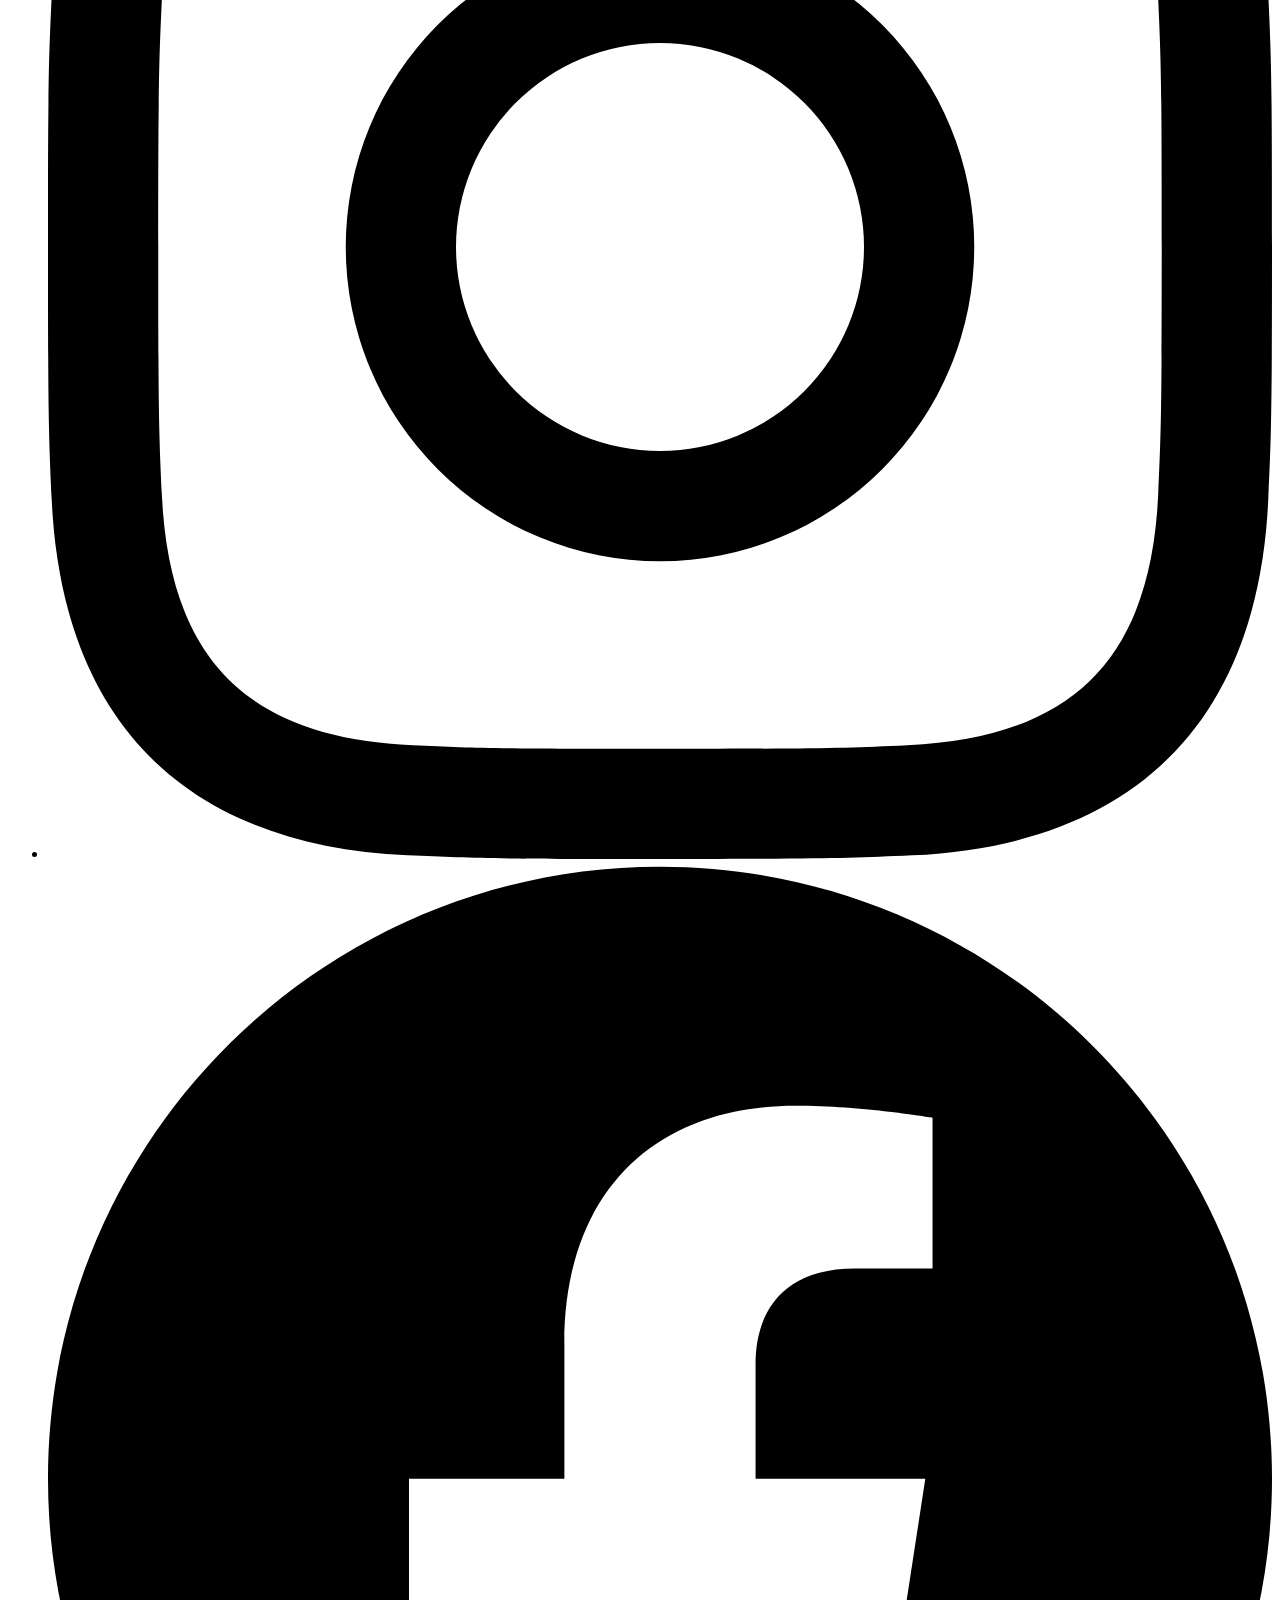
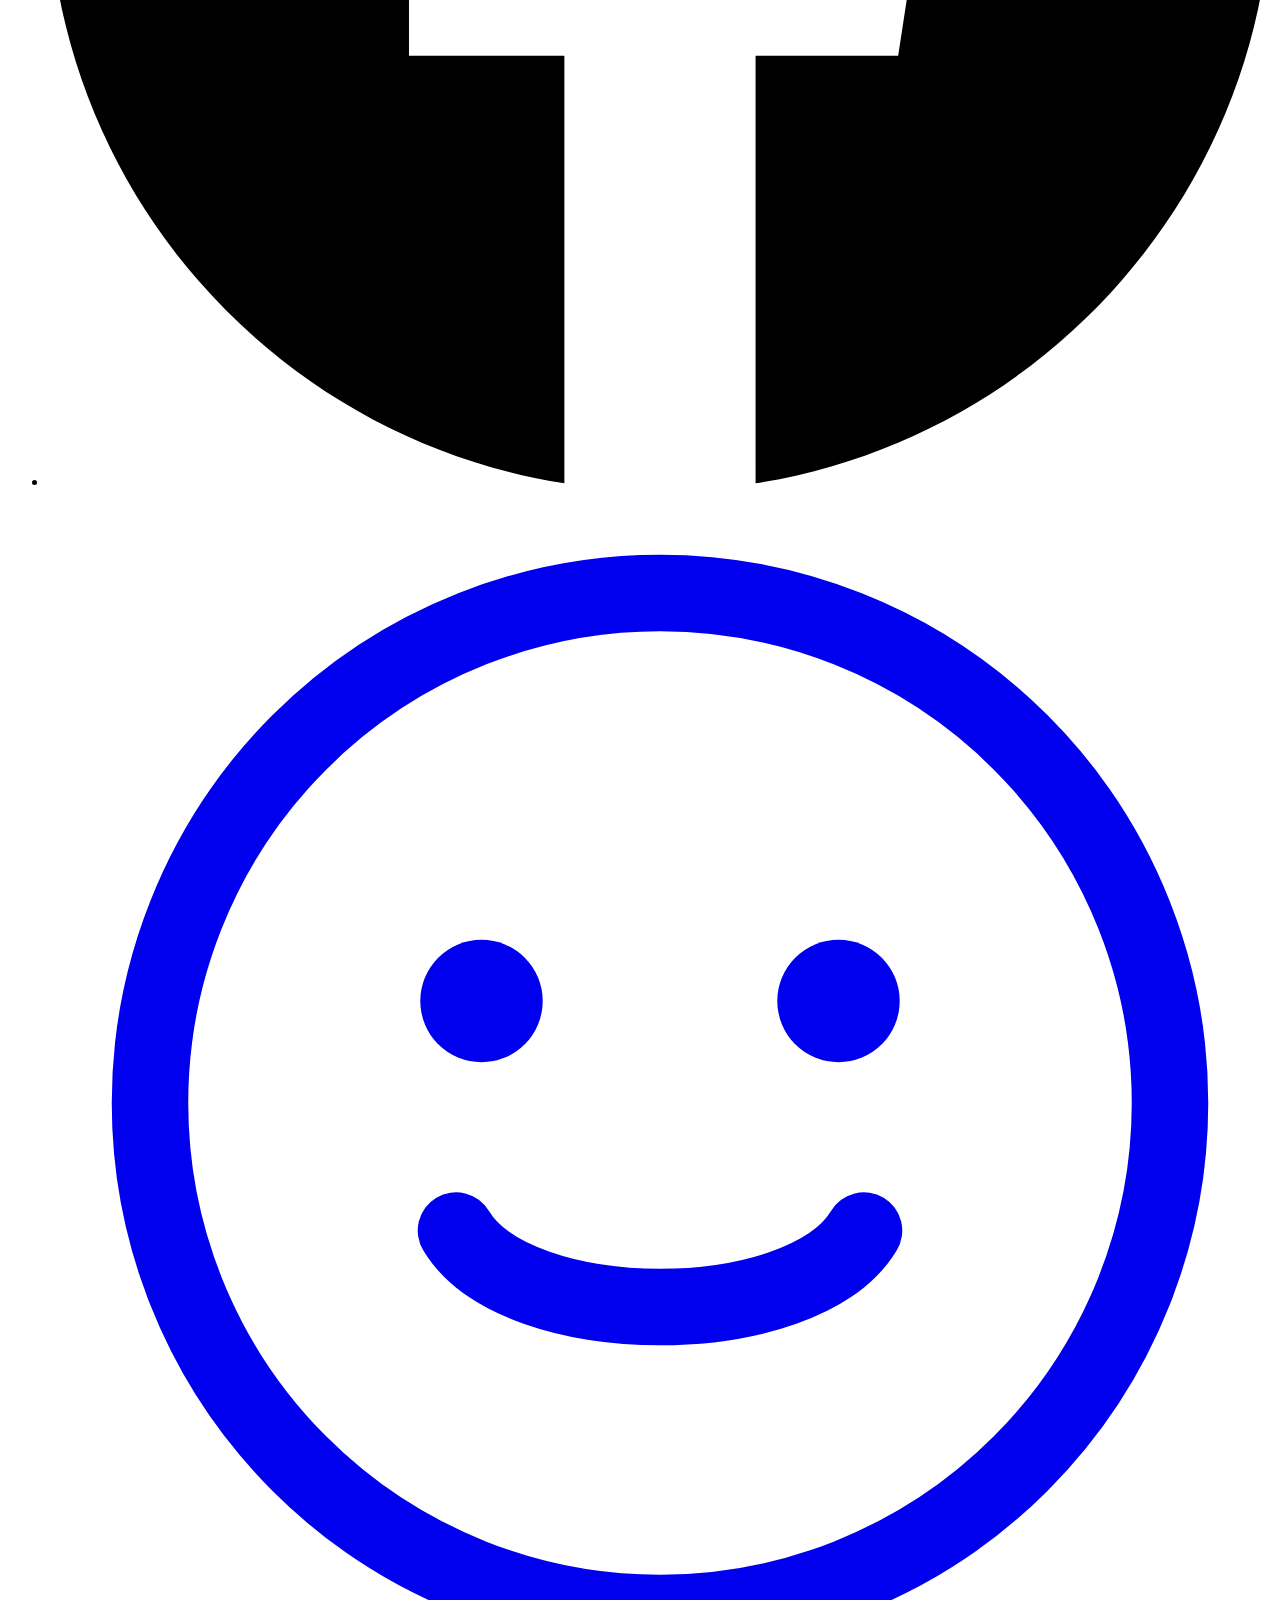
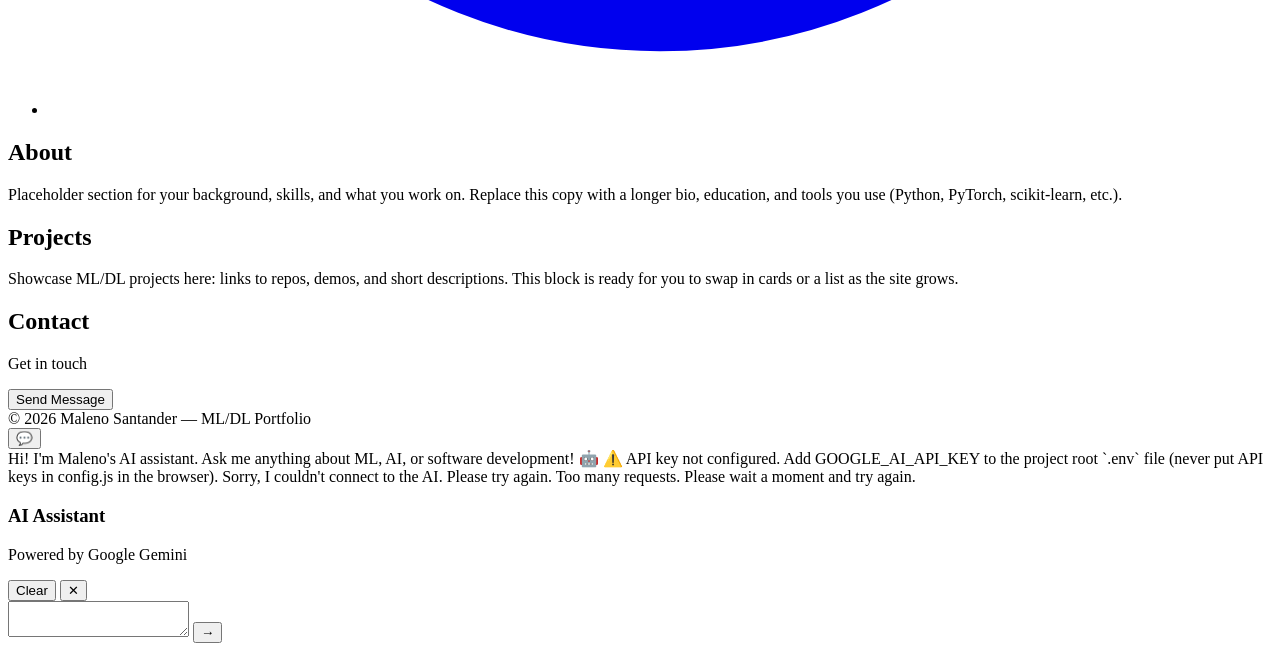
==== commit 457f1871: "added chat connection to gemini model version 1" ====
--- a/app/templates/index.html
+++ b/app/templates/index.html
@@ -21,6 +21,7 @@
   <link rel="preconnect" href="https://fonts.gstatic.com" crossorigin>
   <link href="https://fonts.googleapis.com/css2?family=JetBrains+Mono:wght@400;500;600;700&display=swap" rel="stylesheet">
   <link rel="stylesheet" href="/static/css/styles.css">
+  <link rel="stylesheet" href="/static/css/chat.css">
 </head>
 <body>
   <a class="skip-link" href="#main">Skip to content</a>
@@ -132,6 +133,48 @@
     © 2026 Maleno Santander — ML/DL Portfolio
   </footer>
 
+  <!-- Optional: copy app/static/js/config.example.js → app/static/js/config.js for overrides -->
+  <div id="chat-widget-root">
+    <button type="button" class="chat-fab" id="chat-fab" aria-controls="chat-panel" aria-expanded="false">💬</button>
+    <section
+      id="chat-panel"
+      class="chat-panel"
+      role="dialog"
+      aria-modal="true"
+      aria-labelledby="chat-title"
+      aria-hidden="true"
+    >
+      <div class="chat-i18n-src" aria-hidden="true">
+        <span data-i18n="chat_welcome">Hi! I'm Maleno's AI assistant. Ask me anything about ML, AI, or software development! 🤖</span>
+        <span data-i18n="chat_err_missing_key">⚠️ API key not configured. Add GOOGLE_AI_API_KEY to the project root `.env` file (never put API keys in config.js in the browser).</span>
+        <span data-i18n="chat_err_connect">Sorry, I couldn't connect to the AI. Please try again.</span>
+        <span data-i18n="chat_err_rate_limit">Too many requests. Please wait a moment and try again.</span>
+      </div>
+      <header class="chat-header">
+        <div class="chat-header-titles">
+          <h3 id="chat-title" data-i18n="chat_title">AI Assistant</h3>
+          <p data-i18n="chat_subtitle">Powered by Google Gemini</p>
+        </div>
+        <div class="chat-header-actions">
+          <button type="button" class="chat-icon-btn" id="chat-clear" data-i18n="chat_clear">Clear</button>
+          <button type="button" class="chat-icon-btn" id="chat-close" aria-label="Close chat">✕</button>
+        </div>
+      </header>
+      <div id="chat-messages" class="chat-messages">
+        <div id="chat-typing" class="chat-typing" aria-live="polite">
+          <span class="dot"></span>
+          <span class="dot"></span>
+          <span class="dot"></span>
+        </div>
+      </div>
+      <div class="chat-input-row">
+        <textarea id="chat-input" class="chat-input" rows="2" autocomplete="off"></textarea>
+        <button type="button" class="chat-send" id="chat-send" aria-label="Send">→</button>
+      </div>
+    </section>
+  </div>
+
   <script src="/static/js/nav.js" defer></script>
+  <script src="/static/js/chat.js" defer></script>
 </body>
 </html>
